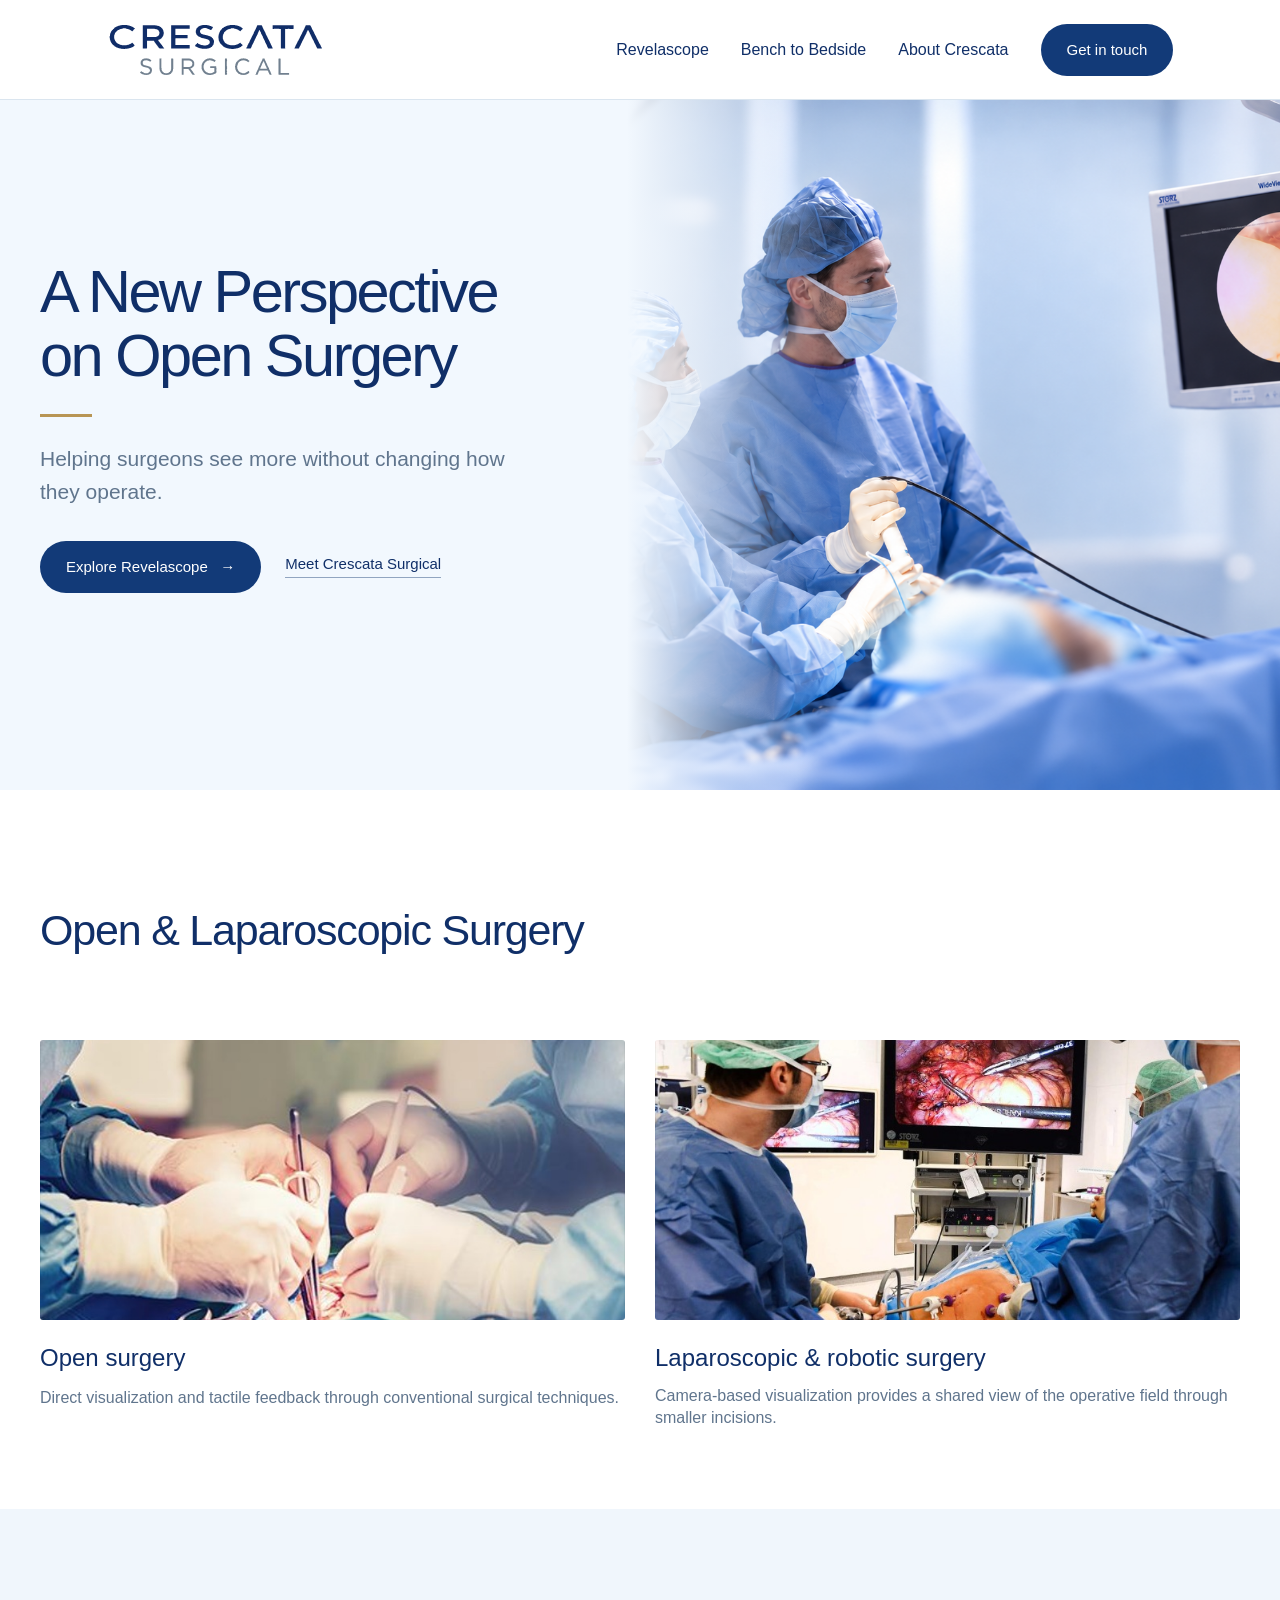
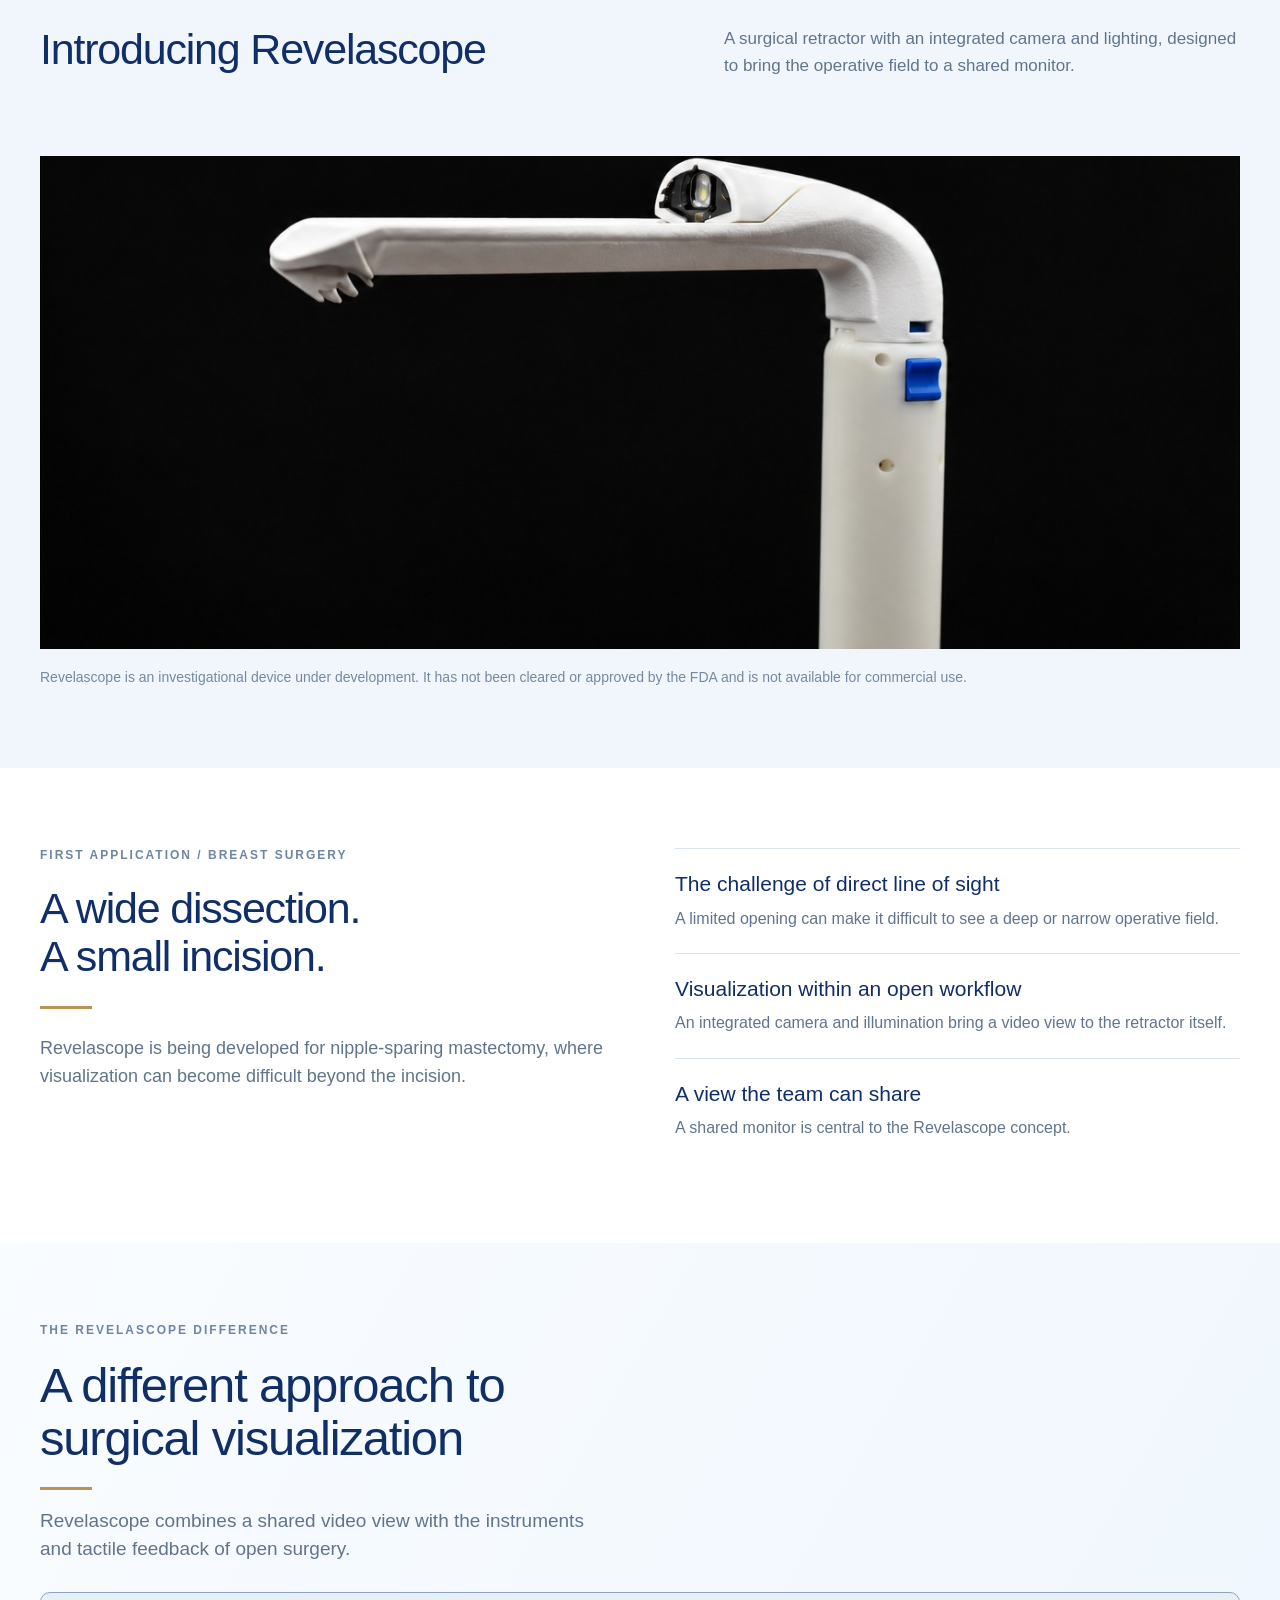
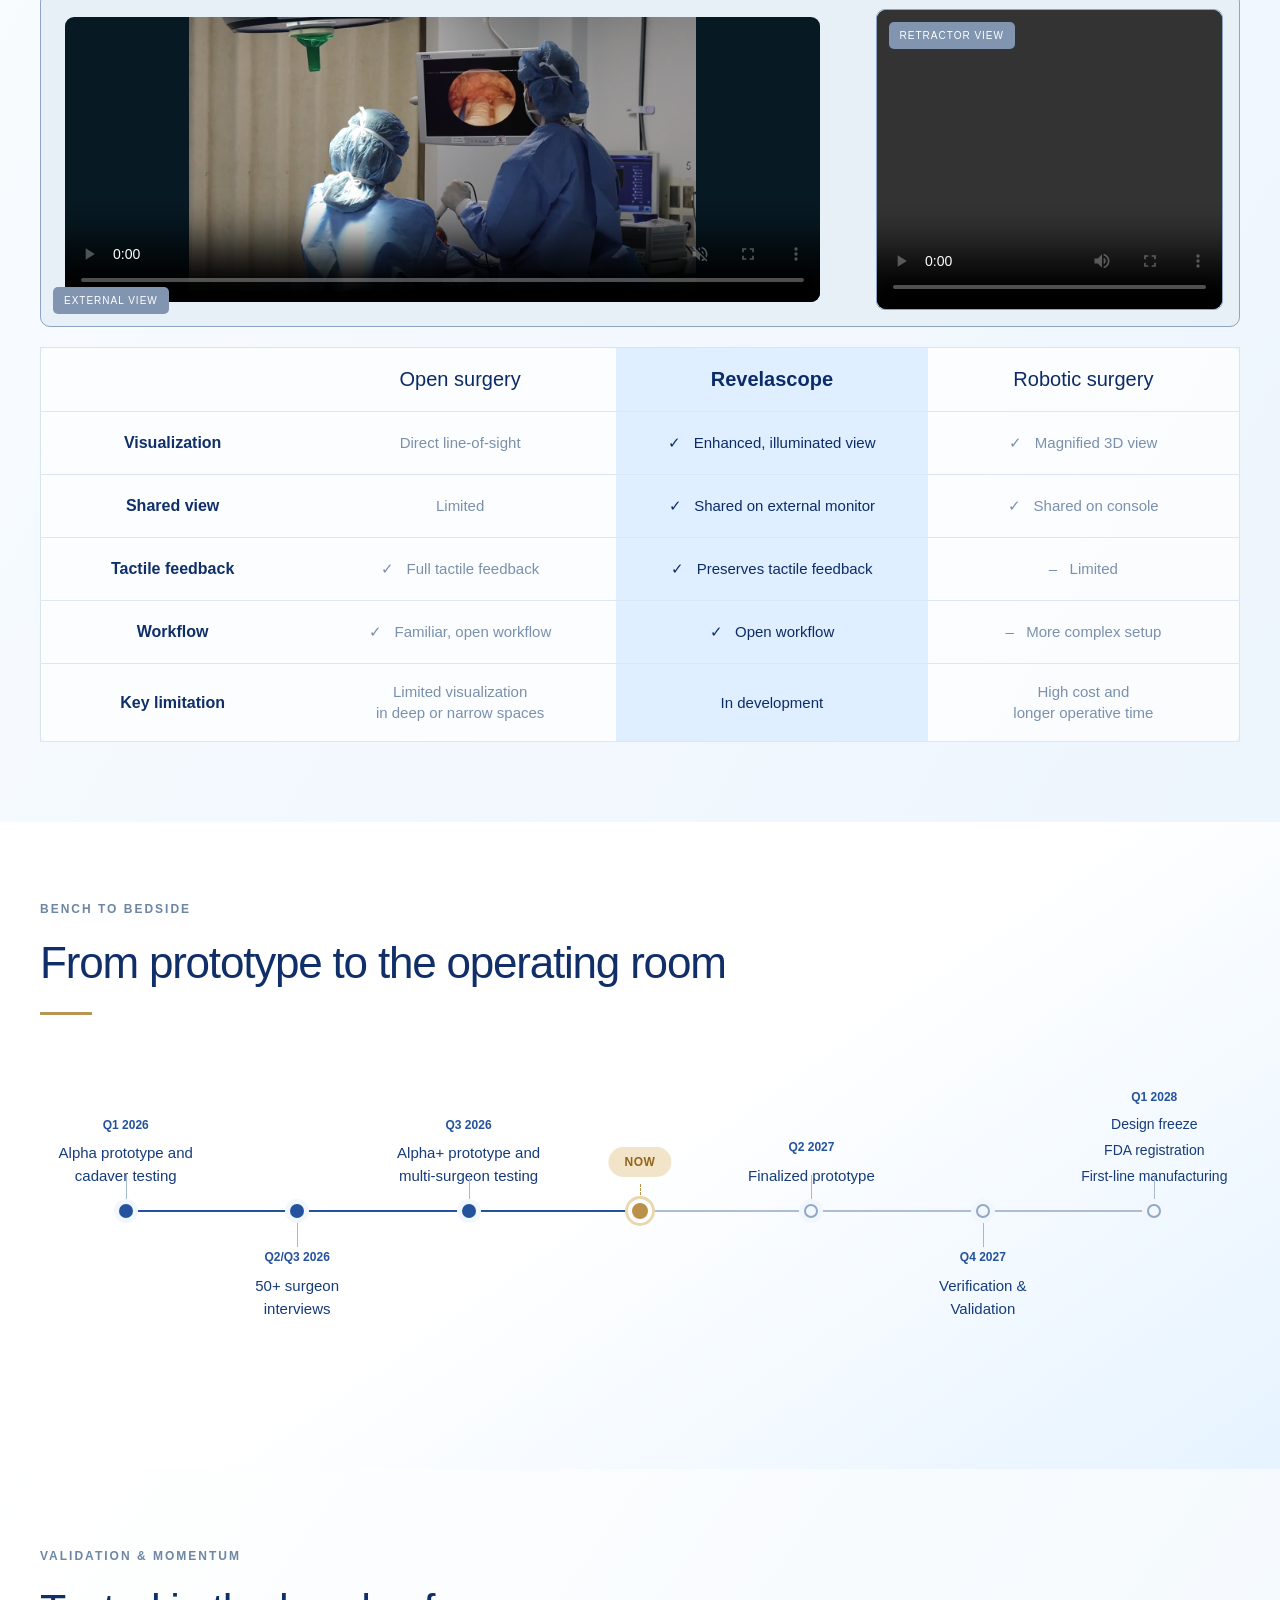
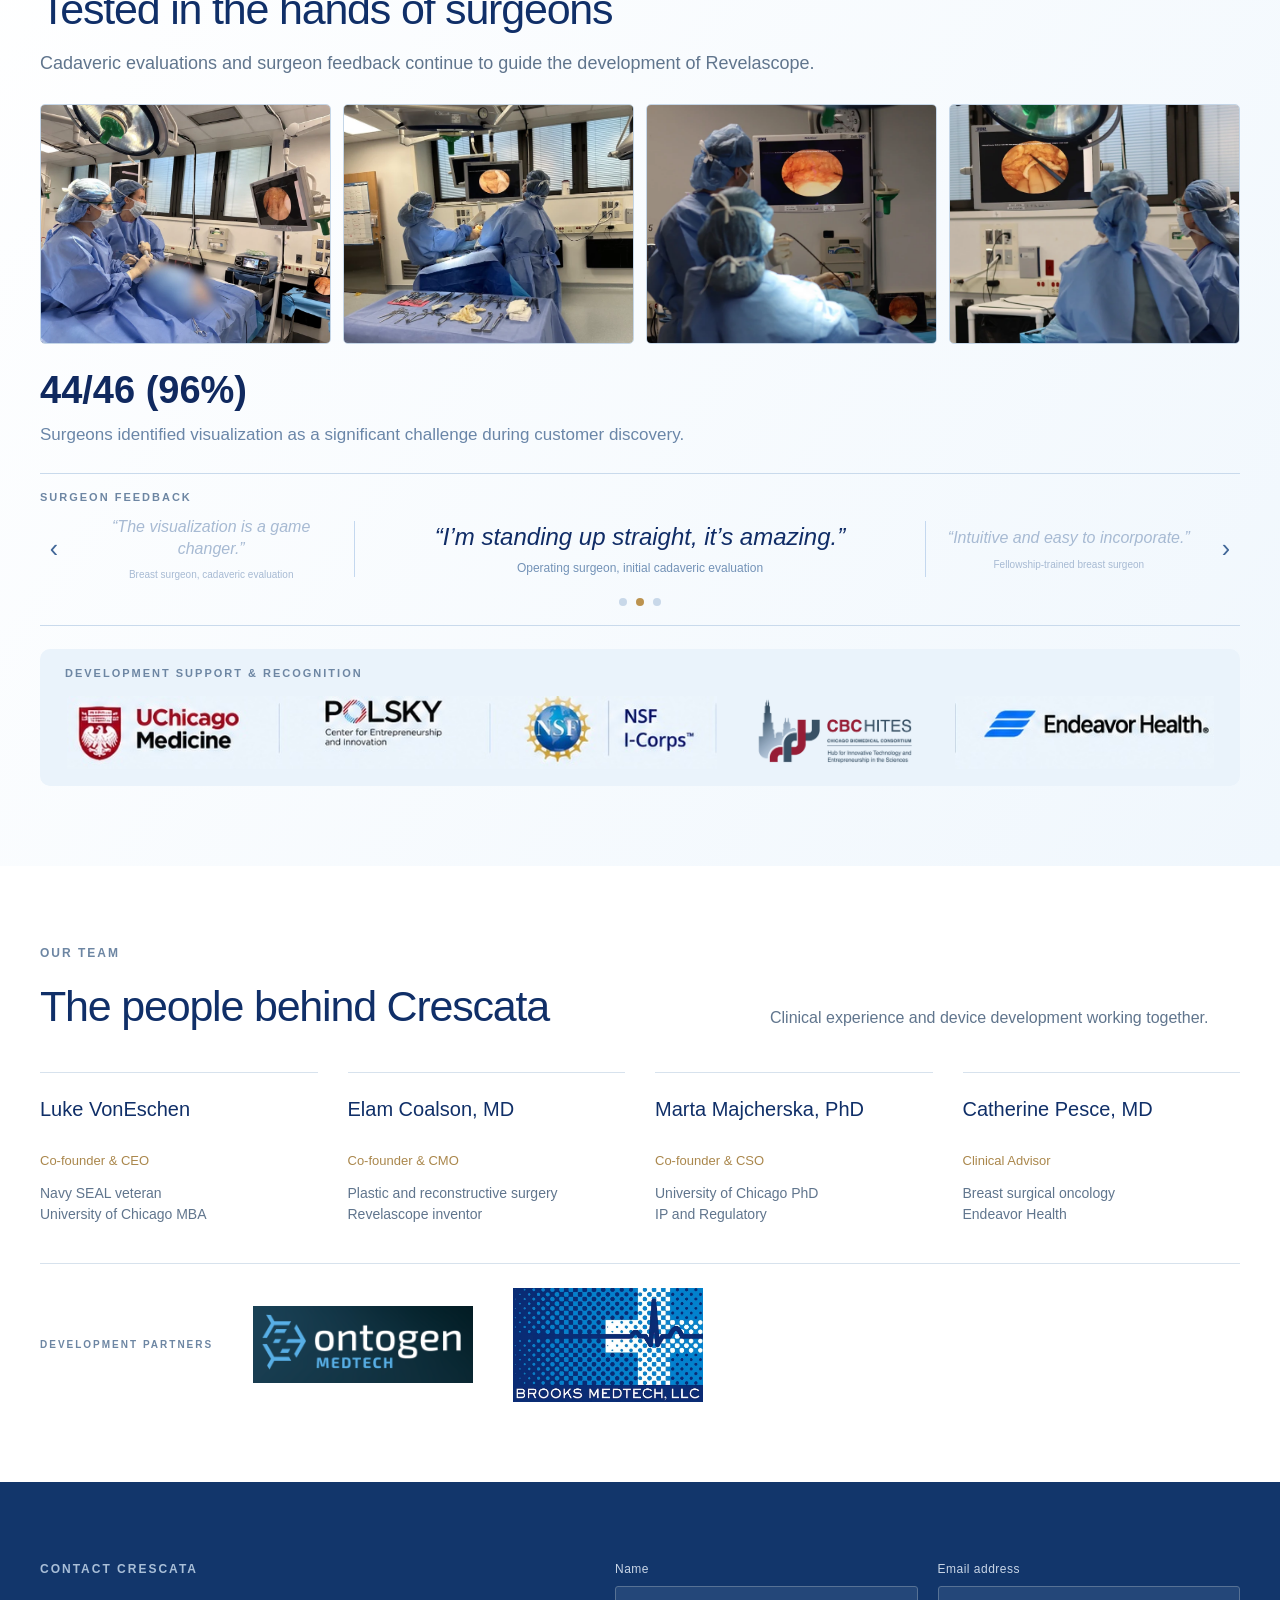
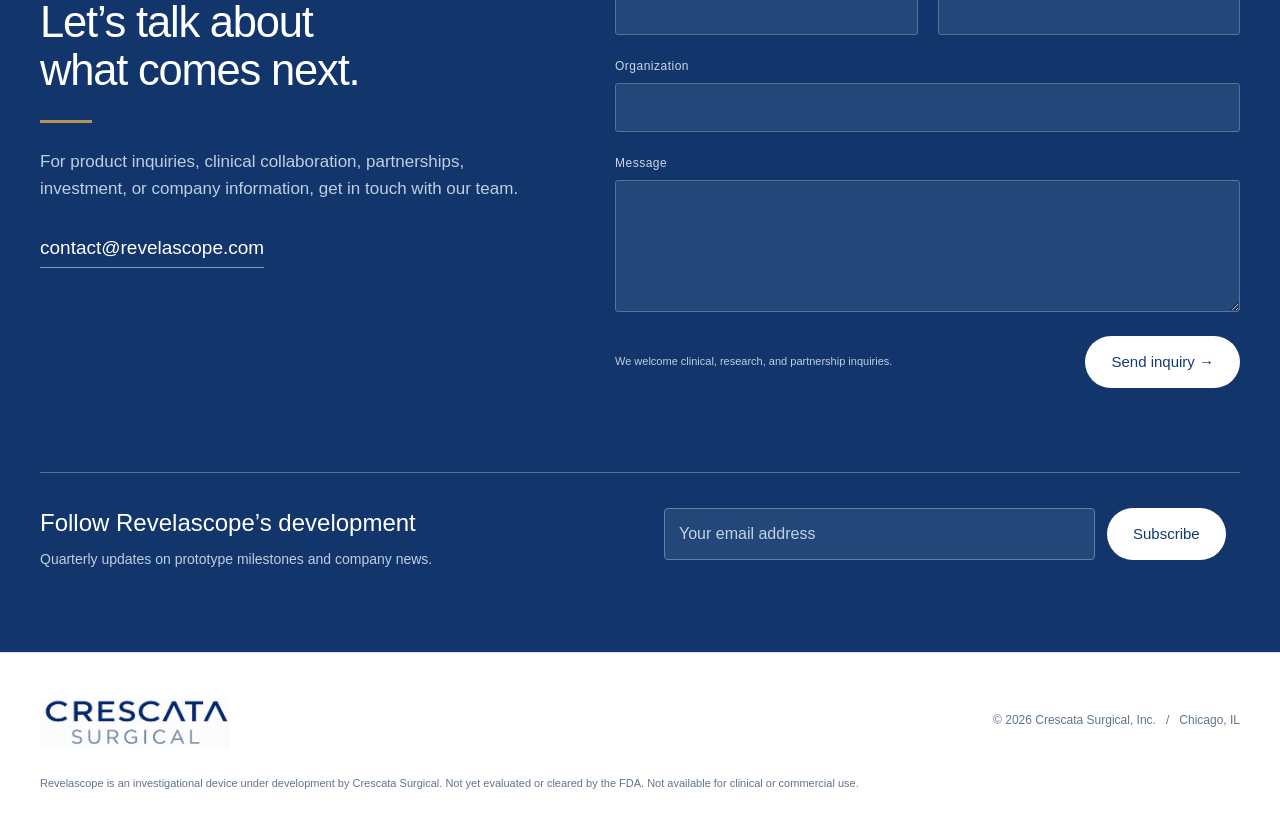
==== index.html @ 9cb87562 "Restore complete homepage and use sharp vector header wordmark" ====
<!DOCTYPE html>
<html lang="en"><head><meta charset="utf-8"/><meta content="width=device-width,initial-scale=1" name="viewport"/><title>Crescata Surgical | Revelascope</title>
<meta content="Crescata Surgical is developing Revelascope, a surgical retractor with integrated camera and illumination for a shared view of the operative field." name="description"/><meta content="noindex, nofollow" name="robots"/><link href="https://crescatasurgical.com/" rel="canonical"/><link href="style.css" rel="stylesheet"/><script defer="" src="site.js"></script><style>
/* A continuous timeline that fits the available page width. */
.development-timeline{position:relative;margin:44px 0 0;max-width:100%}
.development-timeline:before{content:"";position:absolute;left:7.14%;right:7.14%;top:151px;height:2px;background:linear-gradient(to right,#25529d 0%,#25529d 50%,#adbed4 50%,#adbed4 100%)}
.development-timeline .timeline-track{list-style:none;display:grid;grid-template-columns:repeat(7,minmax(0,1fr));gap:0;margin:0;padding:0;min-height:330px}
.development-timeline .timeline-step{position:relative;min-width:0;text-align:center}
.development-timeline .timeline-dot{position:absolute;left:50%;top:145px;transform:translateX(-50%);width:14px;height:14px;border-radius:50%;background:#25529d;box-shadow:0 0 0 5px #f1f7fc}
.development-timeline .future .timeline-dot{background:#f1f7fc;border:2px solid #91a8c5}
.development-timeline .timeline-copy{position:absolute;left:0;right:0;padding:0 9px}
.development-timeline .above .timeline-copy{bottom:202px}
.development-timeline .below .timeline-copy{top:190px}
.development-timeline .timeline-step:not(.current):after{content:"";position:absolute;left:50%;width:1px;height:24px;background:#a5b8d0}
.development-timeline .above:after{top:116px}
.development-timeline .below:after{top:164px}
.development-timeline .timeline-date{display:block;font-size:12px;font-weight:700;color:#25529d;margin-bottom:9px;line-height:1.4}
.development-timeline h3{font-size:15px;font-weight:500;line-height:1.5;letter-spacing:0;margin:0;color:#153b7c;overflow-wrap:break-word}
.development-timeline .timeline-details{list-style:none;padding:0;margin:0;display:grid;gap:5px;font-size:14px;line-height:1.5;color:#153b7c}
.development-timeline .current .timeline-dot{top:140px;width:24px;height:24px;background:#bb914a;border:4px solid #fff;box-shadow:0 0 0 3px #ead7ae}
.development-timeline .current-label{position:absolute;left:50%;top:88px;transform:translateX(-50%);background:#f2e4c8;color:#946419;padding:8px 16px;border-radius:20px;font-size:12px;font-weight:700;letter-spacing:.6px;text-transform:uppercase}
.development-timeline .current:after{content:"";position:absolute;left:50%;top:125px;height:11px;border-left:1px dashed #bb914a}
@media(max-width:1000px) and (min-width:701px){.development-timeline .timeline-copy{padding:0 5px}.development-timeline h3,.development-timeline .timeline-details{font-size:13px}.development-timeline .timeline-date{font-size:11px}}
@media(max-width:700px){.development-timeline{margin-top:32px}.development-timeline:before{left:11px;right:auto;top:8px;bottom:32px;width:2px;height:auto;background:linear-gradient(to bottom,#25529d 0%,#25529d 46%,#adbed4 46%,#adbed4 100%)}.development-timeline .timeline-track{display:block;min-height:0}.development-timeline .timeline-step{min-height:104px;text-align:left;padding:0 0 28px 42px}.development-timeline .timeline-copy{position:static;padding:0}.development-timeline .timeline-dot{left:12px;top:5px}.development-timeline .timeline-step:after{display:none}.development-timeline .timeline-date{font-size:13px;margin-bottom:7px}.development-timeline h3{font-size:17px}.development-timeline .timeline-details{font-size:16px;gap:4px}.development-timeline .current{min-height:78px}.development-timeline .current .timeline-dot{left:12px;top:3px}.development-timeline .current-label{position:static;display:inline-block;transform:none;padding:7px 17px}}

</style></head><body><a class="skip-link" href="#main-content">Skip to content</a><main class="page" id="main-content">
<header class="nav"><a aria-label="Crescata Surgical home" class="wordmark brand-logo" href="#home"><svg xmlns="http://www.w3.org/2000/svg" viewBox="0 0 830 210" aria-label="Crescata Surgical" role="img" style="display:block;width:100%;height:auto;background:none"><path fill="#102d68" fill-rule="evenodd" d="M151,90 L151,99 L150,99 L150,100 L135,100 L135,12 L183,12 L183,13 L189,13 L189,14 L196,15 L196,16 L200,17 L201,19 L203,19 L203,20 L204,20 L204,21 L210,26 L210,28 L211,28 L211,30 L212,30 L213,37 L214,37 L214,46 L213,46 L213,50 L212,50 L212,53 L211,53 L211,55 L209,56 L209,58 L208,58 L204,63 L202,63 L201,65 L194,67 L193,70 L194,70 L195,73 L199,76 L199,78 L202,80 L202,82 L205,84 L205,86 L208,88 L208,90 L211,92 L211,94 L214,96 L214,98 L215,98 L216,100 L198,100 L198,99 L194,96 L194,94 L190,91 L190,89 L187,87 L187,85 L186,85 L185,82 L182,80 L182,78 L180,77 L180,75 L178,74 L177,71 L151,71 L151,90 Z M653,26 L650,26 L650,25 L630,25 L630,26 L625,26 L625,12 L704,12 L704,25 L703,25 L703,26 L688,26 L688,25 L682,25 L682,26 L674,26 L674,25 L673,25 L673,26 L672,26 L672,98 L673,98 L672,100 L657,100 L657,99 L656,99 L656,26 L653,26 Z M336,42 L336,41 L335,41 L335,32 L336,32 L336,28 L337,28 L338,24 L339,24 L339,23 L340,23 L345,17 L347,17 L347,16 L350,15 L350,14 L353,14 L353,13 L356,13 L356,12 L360,12 L360,11 L378,11 L378,12 L383,12 L383,13 L386,13 L386,14 L389,14 L389,15 L392,15 L392,16 L398,18 L400,21 L399,21 L399,23 L396,25 L396,27 L395,27 L393,30 L390,30 L390,29 L388,29 L388,28 L386,28 L386,27 L384,27 L384,26 L381,26 L381,25 L378,25 L378,24 L374,24 L374,23 L364,23 L364,24 L357,25 L357,26 L352,30 L352,32 L351,32 L351,39 L352,39 L352,41 L353,41 L355,44 L357,44 L357,45 L359,45 L359,46 L362,46 L362,47 L365,47 L365,48 L370,48 L370,49 L374,49 L374,50 L378,50 L378,51 L381,51 L381,52 L387,53 L387,54 L393,56 L394,58 L396,58 L396,59 L400,62 L400,64 L401,64 L401,66 L402,66 L402,68 L403,68 L404,77 L403,77 L402,85 L401,85 L401,87 L399,88 L399,90 L398,90 L395,94 L393,94 L392,96 L390,96 L390,97 L388,97 L388,98 L386,98 L386,99 L383,99 L383,100 L378,100 L378,101 L358,101 L358,100 L353,100 L353,99 L346,98 L346,97 L344,97 L344,96 L342,96 L342,95 L340,95 L340,94 L334,92 L332,89 L333,89 L334,86 L339,82 L340,79 L342,79 L344,82 L346,82 L346,83 L348,83 L348,84 L350,84 L350,85 L352,85 L352,86 L355,86 L355,87 L364,88 L364,89 L373,89 L373,88 L378,88 L378,87 L382,86 L382,85 L387,81 L387,78 L388,78 L387,71 L386,71 L383,67 L381,67 L381,66 L379,66 L379,65 L376,65 L376,64 L373,64 L373,63 L369,63 L369,62 L365,62 L365,61 L357,60 L357,59 L354,59 L354,58 L351,58 L351,57 L345,55 L343,52 L340,51 L340,49 L338,48 L336,42 Z M511,23 L512,26 L511,26 L511,27 L510,27 L510,28 L509,28 L509,29 L508,29 L503,35 L502,35 L501,33 L499,33 L498,31 L496,31 L495,29 L491,28 L491,27 L488,27 L488,26 L485,26 L485,25 L480,25 L480,24 L468,24 L468,25 L463,25 L463,26 L457,27 L457,28 L453,29 L452,31 L450,31 L450,32 L449,32 L449,33 L448,33 L448,34 L442,39 L442,41 L441,41 L441,43 L440,43 L440,45 L439,45 L439,47 L438,47 L438,51 L437,51 L437,63 L438,63 L439,69 L440,69 L441,73 L443,74 L443,76 L444,76 L447,80 L449,80 L450,82 L452,82 L453,84 L458,85 L458,86 L461,86 L461,87 L465,87 L465,88 L482,88 L482,87 L486,87 L486,86 L492,85 L492,84 L496,83 L497,81 L499,81 L500,79 L504,78 L504,80 L505,80 L505,81 L511,86 L511,88 L512,88 L511,90 L509,90 L509,91 L506,92 L505,94 L503,94 L503,95 L501,95 L501,96 L499,96 L499,97 L497,97 L497,98 L494,98 L494,99 L485,100 L485,101 L478,101 L478,102 L469,102 L469,101 L461,101 L461,100 L456,100 L456,99 L452,99 L452,98 L450,98 L450,97 L447,97 L447,96 L443,95 L442,93 L438,92 L438,91 L437,91 L437,90 L436,90 L436,89 L435,89 L435,88 L434,88 L434,87 L428,82 L428,80 L426,79 L426,77 L425,77 L425,75 L424,75 L424,73 L423,73 L423,71 L422,71 L420,55 L421,55 L421,48 L422,48 L422,44 L423,44 L423,42 L424,42 L424,39 L425,39 L427,33 L429,32 L429,30 L430,30 L430,29 L431,29 L436,23 L438,23 L438,22 L441,21 L442,19 L444,19 L444,18 L446,18 L446,17 L448,17 L448,16 L450,16 L450,15 L452,15 L452,14 L459,13 L459,12 L464,12 L464,11 L483,11 L483,12 L492,13 L492,14 L495,14 L495,15 L498,15 L498,16 L504,18 L505,20 L507,20 L508,22 L511,23 Z M710,100 L707,100 L708,97 L709,97 L709,94 L710,94 L710,92 L711,92 L711,90 L712,90 L712,88 L713,88 L713,86 L714,86 L714,84 L715,84 L715,82 L716,82 L716,80 L717,80 L719,74 L721,73 L721,71 L722,71 L722,69 L723,69 L723,67 L724,67 L724,65 L725,65 L725,63 L726,63 L726,61 L727,61 L727,59 L728,59 L728,57 L729,57 L729,55 L730,55 L730,53 L731,53 L731,51 L732,51 L732,49 L733,49 L733,47 L734,47 L734,45 L735,45 L735,43 L736,43 L736,41 L737,41 L737,39 L738,39 L738,37 L739,37 L739,35 L740,35 L740,33 L741,33 L741,31 L742,31 L742,29 L743,29 L743,27 L744,27 L744,25 L745,25 L745,23 L746,23 L746,20 L747,20 L747,18 L748,18 L750,12 L767,12 L768,15 L769,15 L769,17 L770,17 L770,19 L771,19 L771,21 L772,21 L772,23 L773,23 L773,26 L774,26 L774,28 L776,29 L776,31 L777,31 L777,33 L778,33 L778,35 L779,35 L779,37 L780,37 L780,39 L781,39 L781,41 L782,41 L782,43 L783,43 L783,45 L784,45 L784,47 L785,47 L785,49 L786,49 L786,51 L787,51 L787,53 L788,53 L788,55 L789,55 L789,57 L790,57 L790,59 L791,59 L791,61 L792,61 L792,63 L793,63 L793,65 L794,65 L794,67 L795,67 L795,69 L796,69 L796,71 L797,71 L797,73 L798,73 L798,75 L799,75 L801,81 L803,82 L803,84 L804,84 L804,86 L805,86 L805,88 L806,88 L806,90 L807,90 L807,92 L808,92 L808,94 L809,94 L811,100 L793,100 L793,98 L792,98 L792,96 L791,96 L791,94 L790,94 L790,92 L789,92 L789,90 L788,90 L788,88 L787,88 L787,86 L786,86 L786,84 L785,84 L785,82 L784,82 L784,80 L783,80 L783,78 L782,78 L782,76 L781,76 L781,74 L780,74 L780,72 L779,72 L779,69 L777,68 L777,66 L776,66 L776,64 L775,64 L775,62 L774,62 L774,60 L773,60 L773,58 L772,58 L772,56 L771,56 L771,54 L770,54 L770,51 L768,50 L768,47 L767,47 L767,45 L766,45 L766,43 L765,43 L765,41 L764,41 L764,39 L763,39 L763,37 L762,37 L762,35 L761,35 L761,33 L760,33 L759,30 L757,31 L757,33 L756,33 L756,35 L755,35 L755,37 L754,37 L754,39 L753,39 L753,42 L752,42 L752,44 L751,44 L751,46 L750,46 L750,48 L749,48 L749,50 L748,50 L748,52 L747,52 L747,54 L746,54 L746,56 L745,56 L745,58 L744,58 L744,60 L743,60 L743,62 L742,62 L742,64 L741,64 L741,66 L740,66 L740,68 L739,68 L739,70 L738,70 L738,72 L737,72 L737,74 L736,74 L736,76 L735,76 L735,78 L734,78 L734,80 L733,80 L733,82 L732,82 L732,85 L731,85 L729,91 L727,92 L727,94 L726,94 L726,96 L725,96 L725,99 L724,99 L724,100 L710,100 Z M540,100 L525,100 L525,99 L526,99 L527,94 L529,93 L530,88 L531,88 L531,86 L532,86 L534,80 L536,79 L536,77 L537,77 L537,75 L538,75 L538,72 L539,72 L539,70 L540,70 L540,68 L541,68 L541,66 L542,66 L542,64 L543,64 L543,62 L544,62 L544,60 L545,60 L545,58 L546,58 L546,56 L547,56 L547,54 L548,54 L548,52 L549,52 L549,50 L550,50 L550,48 L551,48 L551,46 L552,46 L552,44 L553,44 L553,42 L554,42 L554,39 L555,39 L555,37 L556,37 L556,35 L557,35 L557,33 L558,33 L558,31 L559,31 L559,29 L560,29 L560,27 L561,27 L561,25 L562,25 L562,23 L563,23 L563,21 L564,21 L564,18 L565,18 L567,12 L584,12 L584,14 L585,14 L585,16 L586,16 L586,18 L587,18 L587,21 L588,21 L588,23 L589,23 L589,25 L590,25 L590,27 L591,27 L591,29 L592,29 L592,31 L593,31 L593,33 L594,33 L594,35 L595,35 L595,37 L596,37 L596,39 L597,39 L597,41 L598,41 L598,43 L599,43 L599,46 L600,46 L600,48 L601,48 L601,50 L602,50 L602,52 L603,52 L603,54 L604,54 L604,56 L605,56 L605,58 L606,58 L606,60 L607,60 L607,62 L608,62 L608,64 L609,64 L609,66 L610,66 L610,68 L611,68 L611,70 L612,70 L612,72 L613,72 L613,74 L614,74 L614,76 L615,76 L615,78 L616,78 L616,80 L617,80 L617,82 L618,82 L618,85 L619,85 L619,87 L620,87 L620,89 L621,89 L621,91 L622,91 L622,93 L623,93 L623,95 L624,95 L624,97 L625,97 L625,100 L608,100 L608,98 L607,98 L607,96 L606,96 L606,94 L605,94 L605,92 L604,92 L604,90 L603,90 L603,87 L602,87 L602,85 L601,85 L601,83 L600,83 L600,81 L599,81 L599,79 L598,79 L598,77 L597,77 L597,75 L596,75 L596,72 L595,72 L595,70 L594,70 L594,68 L593,68 L593,66 L592,66 L592,64 L591,64 L591,62 L590,62 L590,60 L589,60 L589,58 L588,58 L588,55 L587,55 L587,53 L586,53 L586,51 L585,51 L585,49 L584,49 L584,47 L583,47 L583,45 L582,45 L582,43 L581,43 L581,40 L580,40 L580,38 L579,38 L579,36 L578,36 L576,30 L574,31 L574,33 L573,33 L573,35 L572,35 L572,38 L571,38 L571,40 L570,40 L570,42 L569,42 L569,44 L568,44 L568,47 L567,47 L567,49 L566,49 L566,51 L565,51 L565,53 L564,53 L564,55 L563,55 L563,57 L562,57 L562,59 L561,59 L561,61 L560,61 L560,63 L559,63 L559,65 L558,65 L558,67 L557,67 L557,70 L556,70 L556,72 L555,72 L555,74 L554,74 L554,76 L553,76 L553,78 L552,78 L552,80 L551,80 L551,82 L550,82 L550,84 L549,84 L549,86 L548,86 L548,88 L547,88 L547,90 L546,90 L546,93 L545,93 L543,99 L540,100 Z M242,97 L242,12 L312,12 L312,25 L258,25 L258,49 L304,49 L304,61 L259,61 L259,62 L258,62 L258,87 L312,87 L312,100 L242,100 L242,97 Z M87,15 L90,15 L90,16 L92,16 L92,17 L98,19 L99,21 L101,21 L102,23 L105,24 L105,25 L100,29 L100,31 L99,31 L96,35 L94,35 L93,33 L91,33 L90,31 L88,31 L88,30 L85,29 L85,28 L82,28 L82,27 L80,27 L80,26 L76,26 L76,25 L71,25 L71,24 L59,24 L59,25 L50,26 L50,27 L48,27 L48,28 L46,28 L46,29 L40,31 L40,32 L39,32 L39,33 L38,33 L38,34 L32,39 L32,41 L30,42 L29,47 L28,47 L28,50 L27,50 L27,62 L28,62 L28,66 L29,66 L31,72 L33,73 L33,75 L34,75 L38,80 L40,80 L41,82 L43,82 L43,83 L45,83 L45,84 L47,84 L47,85 L49,85 L49,86 L56,87 L56,88 L74,88 L74,87 L82,86 L82,85 L84,85 L84,84 L90,82 L90,81 L93,80 L94,78 L96,78 L96,79 L99,81 L99,83 L100,83 L105,89 L102,90 L101,92 L99,92 L98,94 L96,94 L96,95 L94,95 L94,96 L91,96 L91,97 L89,97 L89,98 L82,99 L82,100 L77,100 L77,101 L68,101 L68,102 L52,101 L52,100 L44,99 L44,98 L41,98 L41,97 L39,97 L39,96 L36,96 L36,95 L34,95 L33,93 L31,93 L31,92 L29,92 L28,90 L26,90 L26,89 L25,89 L25,88 L19,83 L19,81 L17,80 L17,78 L15,77 L15,75 L14,75 L14,73 L13,73 L13,70 L12,70 L12,67 L11,67 L11,61 L10,61 L10,53 L11,53 L12,43 L13,43 L13,41 L14,41 L16,35 L18,34 L18,32 L23,28 L23,26 L25,26 L25,25 L26,25 L29,21 L31,21 L32,19 L34,19 L34,18 L36,18 L36,17 L38,17 L38,16 L41,16 L41,15 L43,15 L43,14 L50,13 L50,12 L55,12 L55,11 L75,11 L75,12 L80,12 L80,13 L84,13 L84,14 L87,14 L87,15 Z M177,57 L185,57 L185,56 L188,56 L188,55 L190,55 L191,53 L193,53 L193,52 L195,51 L195,49 L196,49 L196,47 L197,47 L197,43 L198,43 L198,39 L197,39 L197,36 L196,36 L195,32 L194,32 L192,29 L188,28 L188,27 L180,26 L180,25 L151,25 L151,57 L177,57 Z"/><path fill="#71808f" fill-rule="evenodd" d="M412,192 L411,192 L410,194 L404,196 L404,197 L401,197 L401,198 L398,198 L398,199 L393,199 L393,200 L383,200 L383,199 L378,199 L378,198 L375,198 L375,197 L371,196 L370,194 L368,194 L368,193 L363,189 L363,187 L361,186 L361,184 L360,184 L360,182 L359,182 L359,180 L358,180 L358,177 L357,177 L357,161 L358,161 L358,158 L359,158 L359,156 L360,156 L362,150 L363,150 L363,149 L364,149 L369,143 L371,143 L372,141 L377,140 L377,139 L379,139 L379,138 L385,138 L385,137 L397,138 L397,139 L400,139 L400,140 L402,140 L402,141 L408,143 L408,144 L410,145 L410,147 L409,147 L406,151 L405,151 L404,149 L398,147 L398,146 L391,145 L391,144 L385,144 L385,145 L378,146 L377,148 L375,148 L374,150 L372,150 L371,153 L368,155 L368,157 L367,157 L367,159 L366,159 L366,162 L365,162 L364,172 L365,172 L365,176 L366,176 L366,179 L367,179 L368,183 L369,183 L370,186 L373,187 L375,190 L380,191 L380,192 L384,192 L384,193 L394,193 L394,192 L398,192 L398,191 L400,191 L400,190 L403,190 L403,189 L405,188 L405,174 L390,174 L390,173 L389,173 L389,168 L390,168 L390,167 L412,167 L412,173 L413,173 L413,180 L412,180 L412,183 L413,183 L413,191 L412,191 L412,192 Z M612,179 L613,179 L613,181 L614,181 L614,183 L615,183 L615,185 L616,185 L616,188 L617,188 L617,190 L618,190 L618,192 L619,192 L619,195 L620,195 L621,199 L614,199 L614,198 L613,198 L613,196 L612,196 L612,194 L611,194 L611,192 L610,192 L610,190 L609,190 L609,188 L608,188 L608,185 L607,185 L606,183 L575,183 L574,186 L573,186 L573,188 L572,188 L572,190 L571,190 L571,193 L570,193 L568,199 L560,199 L560,197 L562,196 L562,193 L563,193 L563,191 L564,191 L564,189 L565,189 L565,186 L566,186 L566,184 L567,184 L567,182 L568,182 L568,180 L569,180 L569,178 L570,178 L570,175 L571,175 L571,173 L572,173 L572,171 L573,171 L573,168 L574,168 L574,166 L575,166 L575,164 L576,164 L576,162 L577,162 L577,160 L578,160 L578,158 L579,158 L579,155 L580,155 L580,153 L581,153 L581,151 L582,151 L582,149 L583,149 L583,147 L584,147 L584,145 L585,145 L585,142 L586,142 L587,138 L594,138 L594,139 L595,139 L596,144 L597,144 L597,146 L598,146 L598,148 L599,148 L599,150 L600,150 L600,153 L601,153 L601,155 L602,155 L602,157 L603,157 L603,159 L604,159 L604,161 L605,161 L605,164 L606,164 L606,166 L607,166 L607,168 L608,168 L608,170 L609,170 L609,172 L610,172 L610,174 L611,174 L612,179 Z M595,176 L603,176 L603,174 L602,174 L601,169 L600,169 L600,167 L599,167 L599,165 L598,165 L598,163 L597,163 L597,160 L596,160 L596,158 L595,158 L595,156 L594,156 L594,153 L592,152 L592,149 L590,148 L590,149 L589,149 L589,152 L588,152 L588,154 L587,154 L587,156 L586,156 L586,158 L585,158 L585,160 L584,160 L584,163 L583,163 L583,165 L582,165 L582,167 L581,167 L581,170 L580,170 L578,176 L595,176 Z M309,145 L289,145 L289,170 L312,170 L312,169 L315,169 L316,167 L318,167 L318,166 L320,165 L321,160 L322,160 L322,154 L321,154 L320,150 L319,150 L318,148 L316,148 L315,146 L309,145 Z M491,166 L492,177 L493,177 L493,179 L494,179 L496,185 L497,185 L500,189 L502,189 L503,191 L510,192 L510,193 L520,193 L520,192 L523,192 L523,191 L529,189 L532,185 L534,185 L538,190 L537,190 L534,194 L532,194 L531,196 L529,196 L529,197 L527,197 L527,198 L524,198 L524,199 L519,199 L519,200 L505,199 L505,198 L502,198 L502,197 L496,195 L496,194 L495,194 L495,193 L494,193 L494,192 L488,187 L488,185 L487,185 L487,183 L486,183 L486,181 L485,181 L485,178 L484,178 L484,172 L483,172 L483,166 L484,166 L484,160 L485,160 L485,157 L486,157 L488,151 L489,151 L489,150 L492,148 L492,146 L495,145 L497,142 L499,142 L499,141 L501,141 L501,140 L503,140 L503,139 L506,139 L506,138 L513,138 L513,137 L516,137 L516,138 L523,138 L523,139 L526,139 L526,140 L531,141 L532,143 L534,143 L534,144 L538,147 L538,148 L536,148 L533,152 L532,152 L530,149 L528,149 L527,147 L522,146 L522,145 L518,145 L518,144 L507,145 L507,146 L501,148 L501,149 L496,153 L496,155 L495,155 L495,157 L494,157 L494,159 L493,159 L493,162 L492,162 L492,166 L491,166 Z M161,187 L161,186 L162,186 L162,180 L161,180 L161,178 L160,178 L158,175 L156,175 L156,174 L154,174 L154,173 L150,173 L150,172 L146,172 L146,171 L142,171 L142,170 L136,169 L136,168 L134,168 L133,166 L131,166 L130,163 L128,162 L128,159 L127,159 L127,149 L128,149 L129,145 L130,145 L133,141 L135,141 L135,140 L137,140 L137,139 L139,139 L139,138 L146,138 L146,137 L149,137 L149,138 L156,138 L156,139 L159,139 L159,140 L161,140 L161,141 L163,141 L163,142 L165,142 L165,143 L167,144 L167,146 L164,148 L164,150 L162,150 L161,148 L159,148 L159,147 L157,147 L157,146 L155,146 L155,145 L151,145 L151,144 L140,145 L140,146 L138,146 L138,147 L136,148 L136,150 L135,150 L135,158 L136,158 L137,161 L139,161 L139,162 L141,162 L141,163 L148,164 L148,165 L152,165 L152,166 L155,166 L155,167 L158,167 L158,168 L163,169 L163,170 L168,174 L168,176 L169,176 L170,184 L169,184 L169,188 L168,188 L167,192 L166,192 L163,196 L161,196 L161,197 L159,197 L159,198 L157,198 L157,199 L152,199 L152,200 L139,199 L139,198 L133,197 L133,196 L131,196 L130,194 L128,194 L127,192 L125,192 L125,190 L127,189 L128,186 L130,186 L130,187 L132,187 L133,189 L135,189 L135,190 L137,190 L137,191 L139,191 L139,192 L142,192 L142,193 L154,193 L154,192 L158,191 L161,187 Z M287,138 L312,138 L312,139 L316,139 L316,140 L322,142 L323,144 L325,144 L325,146 L327,147 L328,152 L329,152 L329,164 L328,164 L327,168 L326,168 L323,172 L321,172 L320,174 L315,175 L315,177 L318,179 L318,181 L319,181 L319,182 L321,183 L321,185 L324,187 L324,189 L325,189 L326,192 L329,194 L329,196 L331,197 L331,199 L322,199 L322,197 L319,195 L319,193 L316,191 L316,189 L314,188 L314,186 L312,185 L312,183 L309,181 L309,179 L308,179 L307,177 L289,177 L289,199 L282,199 L282,138 L287,138 Z M249,181 L246,190 L245,190 L240,196 L238,196 L238,197 L236,197 L236,198 L233,198 L233,199 L228,199 L228,200 L214,199 L214,198 L208,196 L207,194 L205,194 L205,192 L202,190 L202,188 L201,188 L201,186 L200,186 L200,184 L199,184 L199,179 L198,179 L198,138 L205,138 L205,139 L206,139 L206,140 L205,140 L205,174 L206,174 L206,181 L207,181 L207,184 L208,184 L208,186 L209,186 L213,191 L215,191 L215,192 L219,192 L219,193 L228,193 L228,192 L232,192 L232,191 L234,191 L235,189 L237,189 L238,186 L240,185 L240,183 L241,183 L241,179 L242,179 L242,138 L249,138 L249,139 L250,139 L250,177 L249,177 L249,181 Z M655,170 L655,192 L687,192 L687,199 L648,199 L648,198 L647,198 L647,139 L648,139 L648,138 L654,138 L654,139 L655,139 L655,170 Z M453,142 L453,148 L452,148 L452,167 L453,167 L453,177 L452,177 L452,185 L453,185 L453,189 L452,189 L452,192 L453,192 L453,198 L452,198 L452,199 L445,199 L445,138 L452,138 L452,139 L453,139 L452,142 L453,142 Z"/></svg></a><button aria-controls="site-navigation" aria-expanded="false" class="menu-toggle" type="button">Menu</button><nav aria-label="Main navigation" class="navlinks" id="site-navigation"><a href="#revelascope">Revelascope</a><a href="#progress">Bench to Bedside</a><a href="#about">About Crescata</a><a class="button" href="#contact">Get in touch</a></nav></header>

<section class="hero" id="home"><div class="heroimage" style="background-image:url(design-01.jpg);background-size:cover;background-position:center"></div><div class="herocopy"><div style="height:36px"></div><h1>A New Perspective<br/>on Open Surgery</h1><div class="gold"></div><p>Helping surgeons see more without changing how they operate.</p><div class="herolinks"><a class="button" href="#revelascope">Explore Revelascope   →</a><a class="textlink" href="#about">Meet Crescata Surgical</a></div></div></section>


<section class="problem" id="visualization"><div class="inner"><div style="height:36px"></div><div class="sectionhead"><h2>Open &amp; Laparoscopic Surgery</h2></div><div class="modalities"><div class="modality"><div class="photocrop openphoto" style="background-image:url(design-02.jpg);background-size:cover;background-position:center"></div><h3>Open surgery</h3><p>Direct visualization and tactile feedback through conventional surgical techniques.</p></div><div class="modality"><div class="photocrop lapphoto" style="background-image:url(design-03.jpg);background-size:cover;background-position:center"></div><h3>Laparoscopic &amp; robotic surgery</h3><p>Camera-based visualization provides a shared view of the operative field through smaller incisions.</p></div></div></div></section>


<section class="product" id="revelascope"><div class="inner"><div style="height:36px"></div><div class="producthead"><h2>Introducing Revelascope</h2><p>A surgical retractor with an integrated camera and lighting, designed to bring the operative field to a shared monitor.</p></div><div class="device" style="background-image:url(design-04.jpg);background-size:cover;background-position:center"></div><div class="devicecaption"><span style="font-size:14px;line-height:1.6;width:100%;max-width:none">Revelascope is an investigational device under development. It has not been cleared or approved by the FDA and is not available for commercial use.</span></div></div></section>


<section class="application"><div class="inner applicationcols"><div class="left"><div class="eyebrow">First application / Breast surgery</div><h2>A wide dissection.<br/>A small incision.</h2><div class="gold"></div><p>Revelascope is being developed for nipple-sparing mastectomy, where visualization can become difficult beyond the incision.</p></div><div class="right"><div class="factline"><h3>The challenge of direct line of sight</h3><p>A limited opening can make it difficult to see a deep or narrow operative field.</p></div><div class="factline"><h3>Visualization within an open workflow</h3><p>An integrated camera and illumination bring a video view to the retractor itself.</p></div><div class="factline"><h3>A view the team can share</h3><p>A shared monitor is central to the Revelascope concept.</p></div></div></div></section>


<section class="difference"><div class="inner"><div class="eyebrow">The Revelascope difference</div><h2>A different approach to<br/>surgical visualization</h2><div class="gold"></div><p class="lead">Revelascope combines a shared video view with the instruments<br/>and tactile feedback of open surgery.</p><div aria-label="External and retractor views of surgical visualization" class="pairedviews"><div class="viewmain"><video aria-label="External view: Standing operating" muted="" loop="" playsinline="" controls="" preload="metadata" poster="external-view-poster.jpg" style="display:block;width:100%;height:100%;object-fit:contain;background:#071923;border-radius:9px"><source src="external-view.mp4" type="video/mp4"/>Your browser does not support embedded video. <a href="external-view.mp4">Watch the external view video</a>.</video></div><div class="viewbadge mainbadge">EXTERNAL VIEW</div><div class="insetview"><video aria-label="Retractor view: Unzipping the pec" controls="" playsinline="" preload="metadata" style="display:block;width:100%;height:100%;object-fit:contain;background:#071923;border-radius:inherit"><source src="retractor-view.mp4#t=0.1" type="video/mp4"/>Your browser does not support embedded video. <a href="retractor-view.mp4">Watch the retractor view video</a>.</video><div class="viewbadge" style="top:12px;bottom:auto;pointer-events:none">RETRACTOR VIEW</div></div></div><table aria-label="Comparison of open surgery, Revelascope, and robotic surgery" class="compare"><thead><tr><th scope="col"></th><th scope="col">Open surgery</th><th scope="col">Revelascope</th><th scope="col">Robotic surgery</th></tr></thead><tbody><tr><th scope="row">Visualization</th><td>Direct line-of-sight</td><td>✓   Enhanced, illuminated view</td><td>✓   Magnified 3D view</td></tr><tr><th scope="row">Shared view</th><td>Limited</td><td>✓   Shared on external monitor</td><td>✓   Shared on console</td></tr><tr><th scope="row">Tactile feedback</th><td>✓   Full tactile feedback</td><td>✓   Preserves tactile feedback</td><td>–   Limited</td></tr><tr><th scope="row">Workflow</th><td>✓   Familiar, open workflow</td><td>✓   Open workflow</td><td>–   More complex setup</td></tr><tr><th scope="row">Key limitation</th><td>Limited visualization<br/>in deep or narrow spaces</td><td>In development</td><td>High cost and<br/>longer operative time</td></tr></tbody></table></div></section>


<section class="progress" id="progress"><div class="inner"><div class="eyebrow">Bench to Bedside</div><h2>From prototype to the operating room</h2><div class="gold"></div><div class="development-timeline" aria-label="Development timeline"><ol class="timeline-track"><li class="timeline-step past above"><span class="timeline-dot" aria-hidden="true"></span><div class="timeline-copy"><span class="timeline-date">Q1 2026</span><h3>Alpha prototype and cadaver testing</h3></div></li><li class="timeline-step past below"><span class="timeline-dot" aria-hidden="true"></span><div class="timeline-copy"><span class="timeline-date">Q2/Q3 2026</span><h3>50+ surgeon interviews</h3></div></li><li class="timeline-step past above"><span class="timeline-dot" aria-hidden="true"></span><div class="timeline-copy"><span class="timeline-date">Q3 2026</span><h3>Alpha+ prototype and multi-surgeon testing</h3></div></li><li class="timeline-step current" aria-current="step"><span class="timeline-dot" aria-hidden="true"></span><span class="current-label">Now</span></li><li class="timeline-step future above"><span class="timeline-dot" aria-hidden="true"></span><div class="timeline-copy"><span class="timeline-date">Q2 2027</span><h3>Finalized prototype</h3></div></li><li class="timeline-step future below"><span class="timeline-dot" aria-hidden="true"></span><div class="timeline-copy"><span class="timeline-date">Q4 2027</span><h3>Verification &amp; Validation</h3></div></li><li class="timeline-step future above"><span class="timeline-dot" aria-hidden="true"></span><div class="timeline-copy"><span class="timeline-date">Q1 2028</span><ul class="timeline-details"><li>Design freeze</li><li>FDA registration</li><li>First-line manufacturing</li></ul></div></li></ol></div></div></section>


<section class="validation"><div class="inner"><div class="eyebrow">Validation &amp; momentum</div><h2>Tested in the hands of surgeons</h2><p class="valintro">Cadaveric evaluations and surgeon feedback continue to guide the development of Revelascope.</p>
<div class="evaluationimages">
<div class="evalphoto" style="overflow:hidden">
<img src="[data-uri]" alt="Surgeons evaluating Revelascope, with the cadaver body obscured for privacy" loading="lazy" decoding="async" style="display:block;width:100%;height:100%;object-fit:cover;object-position:50% 50%"/></div><div class="evalphoto" style="overflow:hidden">
<img src="[data-uri]" alt="Surgeons using the shared monitor during a cadaveric evaluation" loading="lazy" decoding="async" style="display:block;width:100%;height:100%;object-fit:cover;object-position:50% 45%"/></div><div class="evalphoto" style="overflow:hidden">
<img src="[data-uri]" alt="Surgical team viewing the Revelascope image on an external monitor" loading="lazy" decoding="async" style="display:block;width:100%;height:100%;object-fit:cover;object-position:50% 40%"/></div><div class="evalphoto" style="overflow:hidden">
<img src="[data-uri]" alt="Surgeons observing the operative field on the shared monitor" loading="lazy" decoding="async" style="display:block;width:100%;height:100%;object-fit:cover;object-position:50% 45%"/></div></div><div class="discovery"><strong>44/46 (96%)</strong><p>Surgeons identified visualization as a significant challenge during customer discovery.</p></div><div class="surgeonfeedback"><div class="eyebrow">Surgeon feedback</div><div class="quotes"><button aria-label="Previous surgeon quote" class="quotearrow" type="button">‹</button><div aria-hidden="true" class="sidequote">“The visualization<br/>is a game changer.”<span class="quotecredit">Breast surgeon, cadaveric evaluation</span></div><div aria-live="polite" class="centerquote">“I’m standing up straight, it’s amazing.”<span class="quotecredit">Operating surgeon, initial cadaveric evaluation</span></div><div aria-hidden="true" class="sidequote">“Intuitive and easy<br/>to incorporate.”<span class="quotecredit">Fellowship-trained breast surgeon</span></div><button aria-label="Next surgeon quote" class="quotearrow" type="button">›</button></div><div aria-hidden="true" class="carousel-dots"><span></span><span class="active"></span><span></span></div></div><div class="recognition"><div class="eyebrow">Development support &amp; recognition</div><div aria-label="Development support and recognition: UChicago Medicine, Polsky, NSF I-Corps, CBC-HITES, Endeavor Health" class="recognition-logos" role="img" style="display:flex;align-items:center"><div style="position:relative;width:100%;aspect-ratio:1320/84;background:url(design-05.jpg) center/contain no-repeat"><span style="position:absolute;left:56.7%;top:0;width:20.7%;height:100%;background:#eaf3fb"><img src="cbc-hites.png" alt="" width="1504" height="654" style="display:block;width:100%;height:100%;object-fit:contain;mix-blend-mode:multiply"/></span></div></div></div></div></section>



<section class="team" id="about"><div class="inner"><div class="eyebrow">Our team</div><div class="sectionhead"><h2>The people behind Crescata</h2><p>Clinical experience and device development working together.</p></div><div class="people"><div class="person"><h3>Luke VonEschen</h3><div class="role">Co-founder &amp; CEO</div><p>Navy SEAL veteran<br/>University of Chicago MBA</p></div><div class="person"><h3>Elam Coalson, MD</h3><div class="role">Co-founder &amp; CMO</div><p>Plastic and reconstructive surgery<br/>Revelascope inventor</p></div><div class="person"><h3>Marta Majcherska, PhD</h3><div class="role">Co-founder &amp; CSO</div><p>University of Chicago PhD<br/>IP and Regulatory</p></div><div class="person"><h3>Catherine Pesce, MD</h3><div class="role">Clinical Advisor</div><p>Breast surgical oncology<br/>Endeavor Health</p></div></div><div class="partners"><span class="eyebrow">Development partners</span><a href="https://www.ontogenmedtech.com/" aria-label="Ontogen Medtech" style="display:inline-flex;align-items:center"><img src="ontogen-medtech.png" alt="Ontogen Medtech" width="498" height="174" style="display:block;width:220px;max-width:100%;height:auto"/></a><a href="https://www.brooksmedtech.com/" aria-label="Brooks Medtech" style="display:inline-flex;align-items:center"><img src="brooks-medtech.webp" alt="Brooks Medtech" width="750" height="448" style="display:block;width:190px;max-width:100%;height:auto"/></a></div></div></section>


<section class="contact" id="contact"><div class="inner contactcols"><div class="intro"><div class="eyebrow">Contact Crescata</div><h2>Let’s talk about<br/>what comes next.</h2><div class="gold"></div><p>For product inquiries, clinical collaboration, partnerships, investment, or company information, get in touch with our team.</p><a class="email" href="mailto:contact@revelascope.com">contact@revelascope.com</a></div><form action="/thanks.html" class="mockform inquiry-form" data-netlify="true" method="POST" name="revelascope-interest" netlify-honeypot="bot-field"><input name="form-name" type="hidden" value="revelascope-interest"/><p aria-hidden="true" class="honeypot"><label>Leave this blank <input autocomplete="off" name="bot-field" tabindex="-1"/></label></p><div class="formrow"><div><label class="fieldlabel" for="name">Name</label><input autocomplete="name" class="field" id="name" name="name" required=""/></div><div><label class="fieldlabel" for="email">Email address</label><input autocomplete="email" class="field" id="email" name="email" required="" type="email"/></div></div><label class="fieldlabel" for="organization">Organization</label><input autocomplete="organization" class="field" id="organization" name="organization"/><label class="fieldlabel" for="message">Message</label><textarea class="field message" id="message" name="message" required=""></textarea><div class="formbottom"><p>We welcome clinical, research, and partnership inquiries.</p><button class="button lightbutton" type="submit">Send inquiry <span aria-hidden="true">→</span></button></div><p class="form-status" role="status"></p></form><div class="newsletter"><div><h3>Follow Revelascope’s development</h3><p>Quarterly updates on prototype milestones and company news.</p></div><form action="/thanks.html" data-netlify="true" method="POST" name="revelascope-newsletter" netlify-honeypot="bot-field"><input name="form-name" type="hidden" value="revelascope-newsletter"/><p aria-hidden="true" class="honeypot"><label>Leave this blank <input autocomplete="off" name="bot-field" tabindex="-1"/></label></p><label class="sr-only" for="newsletter-email">Email address for newsletter</label><input autocomplete="email" id="newsletter-email" name="email" placeholder="Your email address" required="" type="email"/><button class="button lightbutton" type="submit">Subscribe</button><p class="form-status" role="status"></p></form></div></div></section>

<footer class="footer"><div class="footerrow"><a aria-label="Crescata Surgical home" class="wordmark brand-logo" href="#home"><span aria-label="Crescata Surgical" class="logo-art" role="img"></span></a><span>© 2026 Crescata Surgical, Inc.   /   Chicago, IL</span></div><p>Revelascope is an investigational device under development by Crescata Surgical. Not yet evaluated or cleared by the FDA. Not available for clinical or commercial use.</p></footer>
</main></body></html>
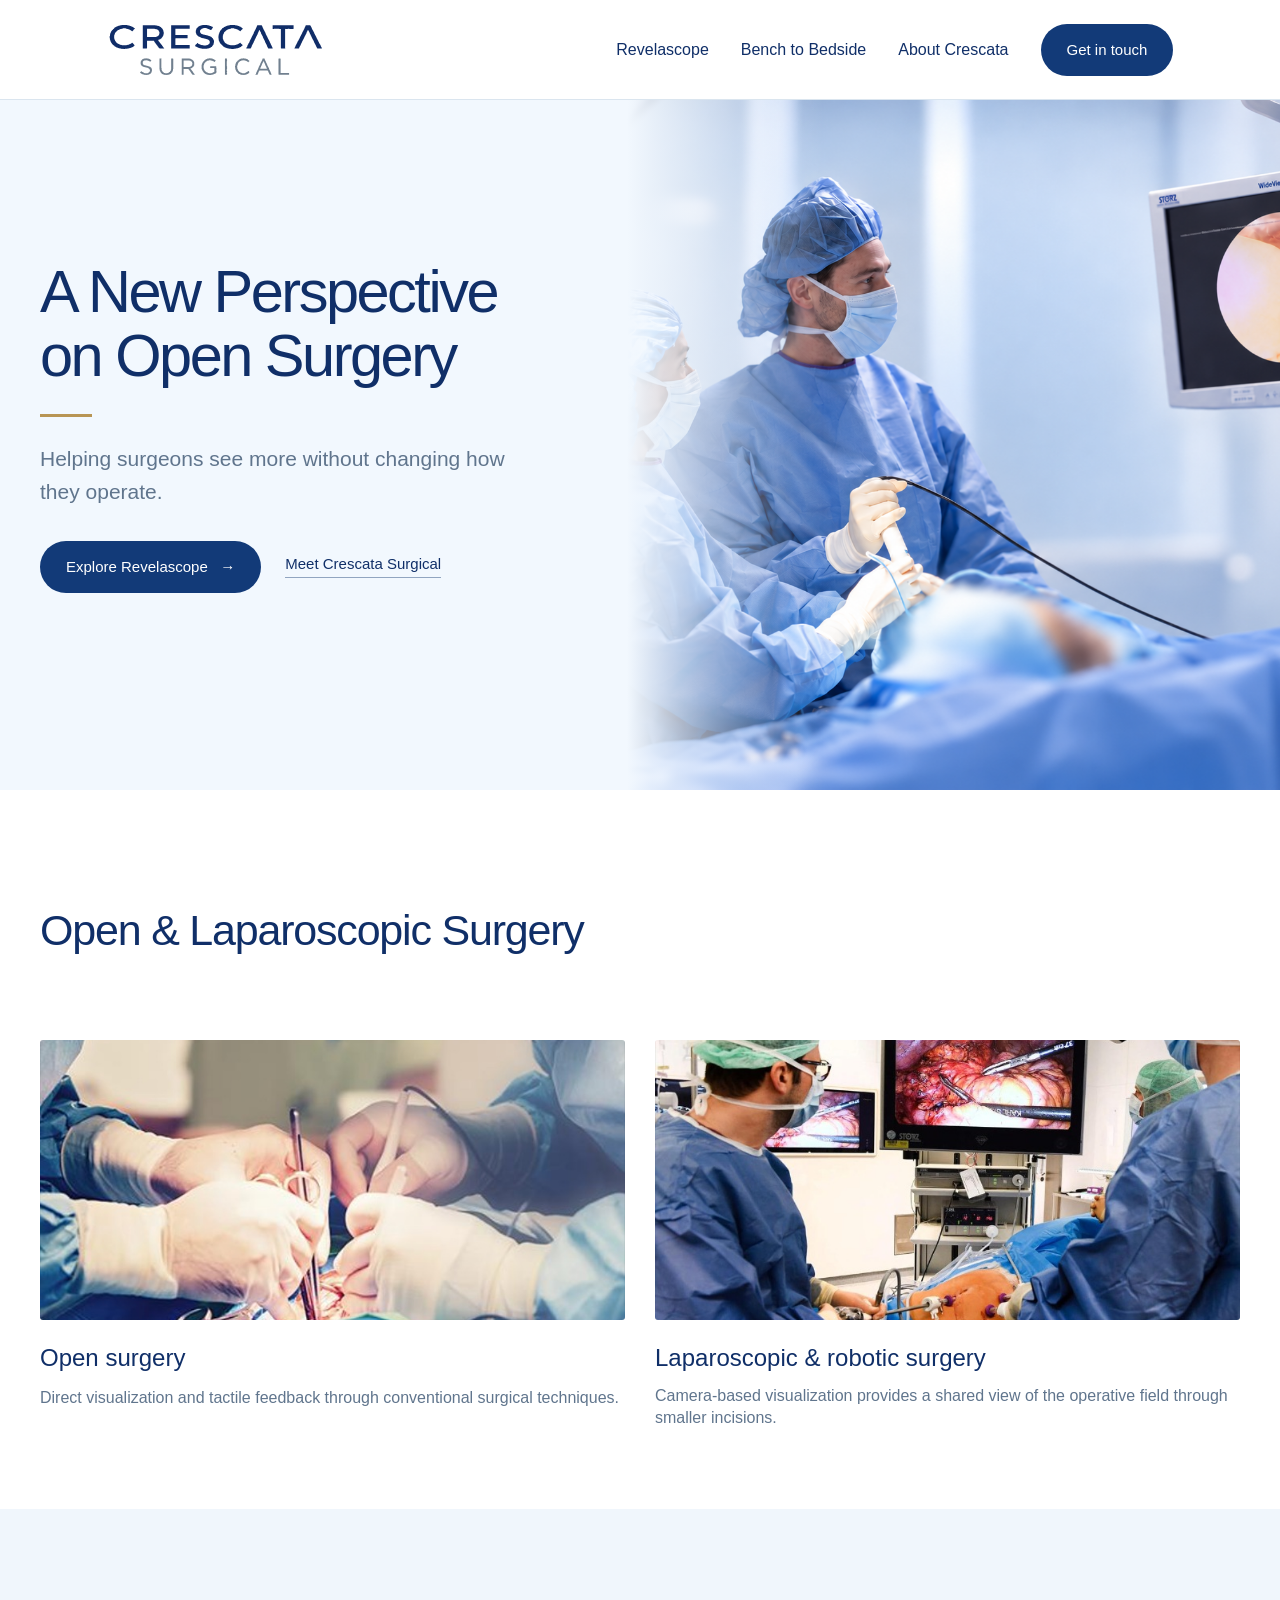
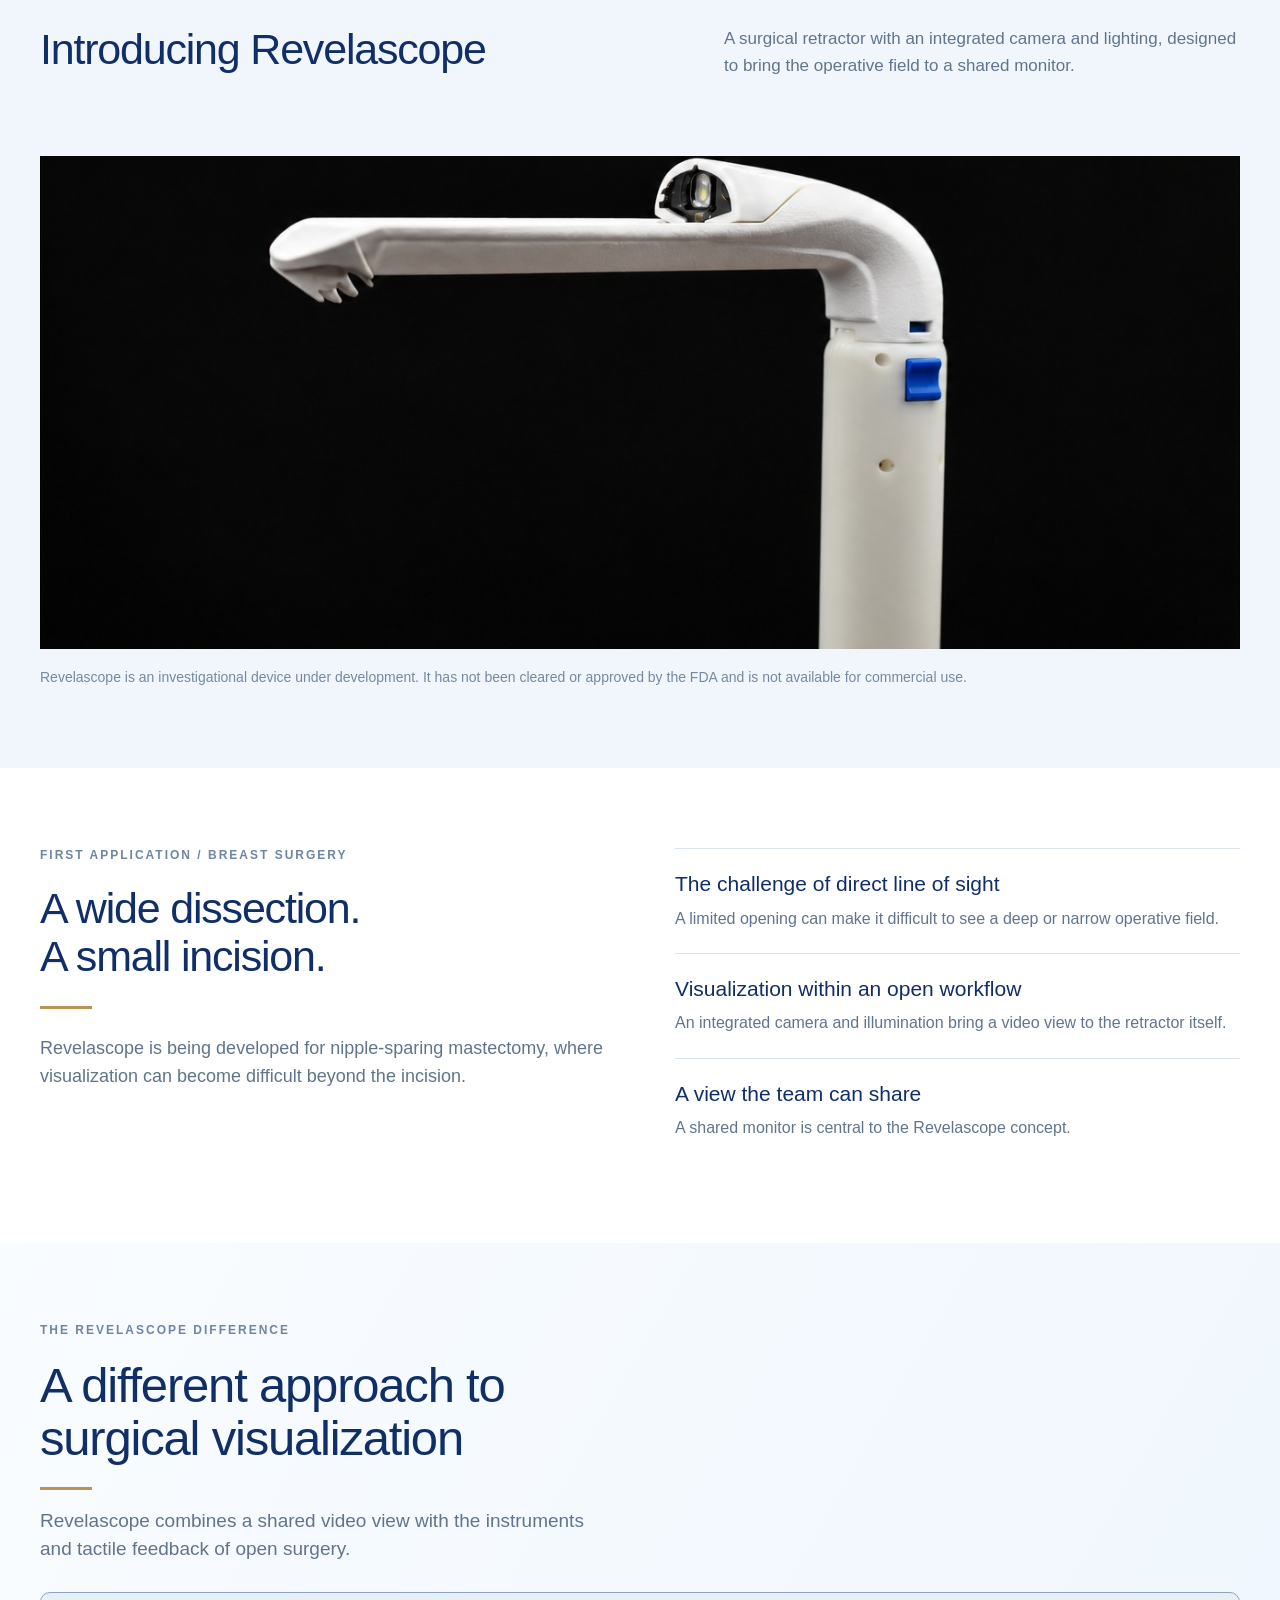
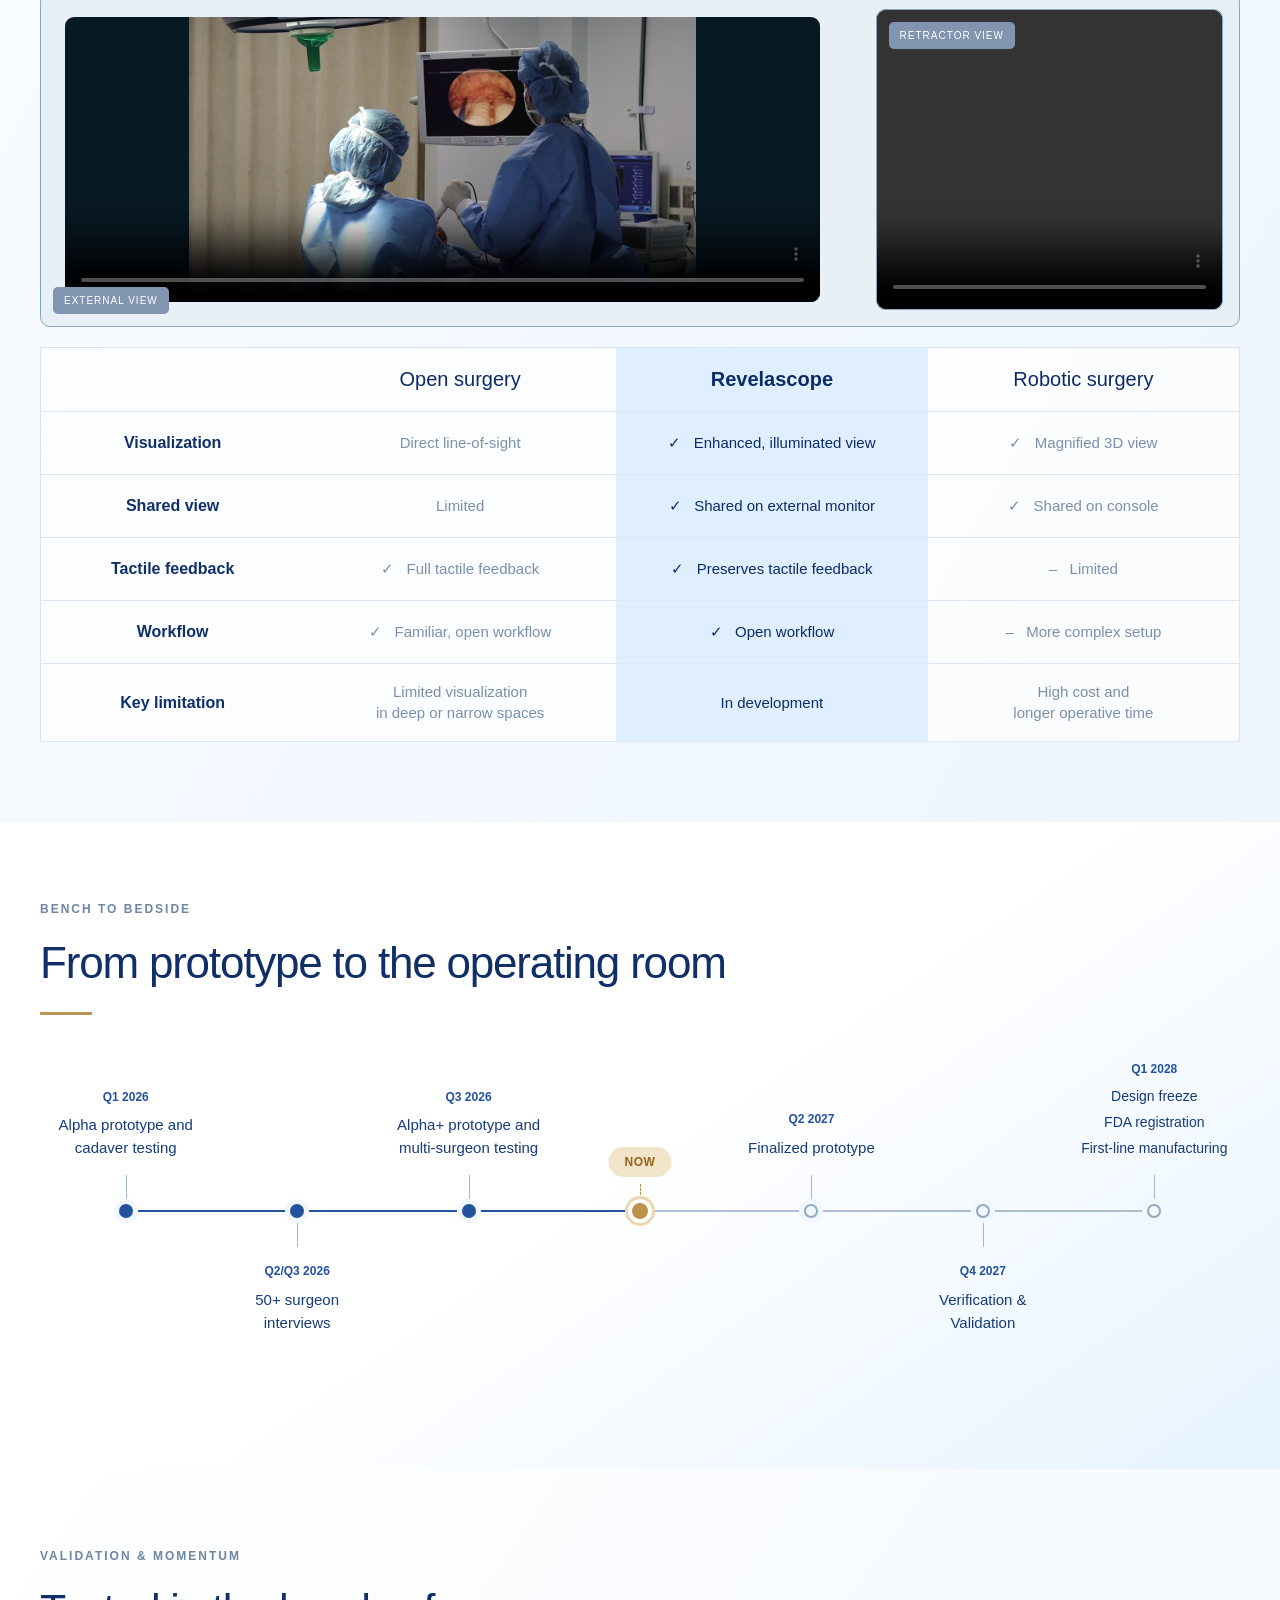
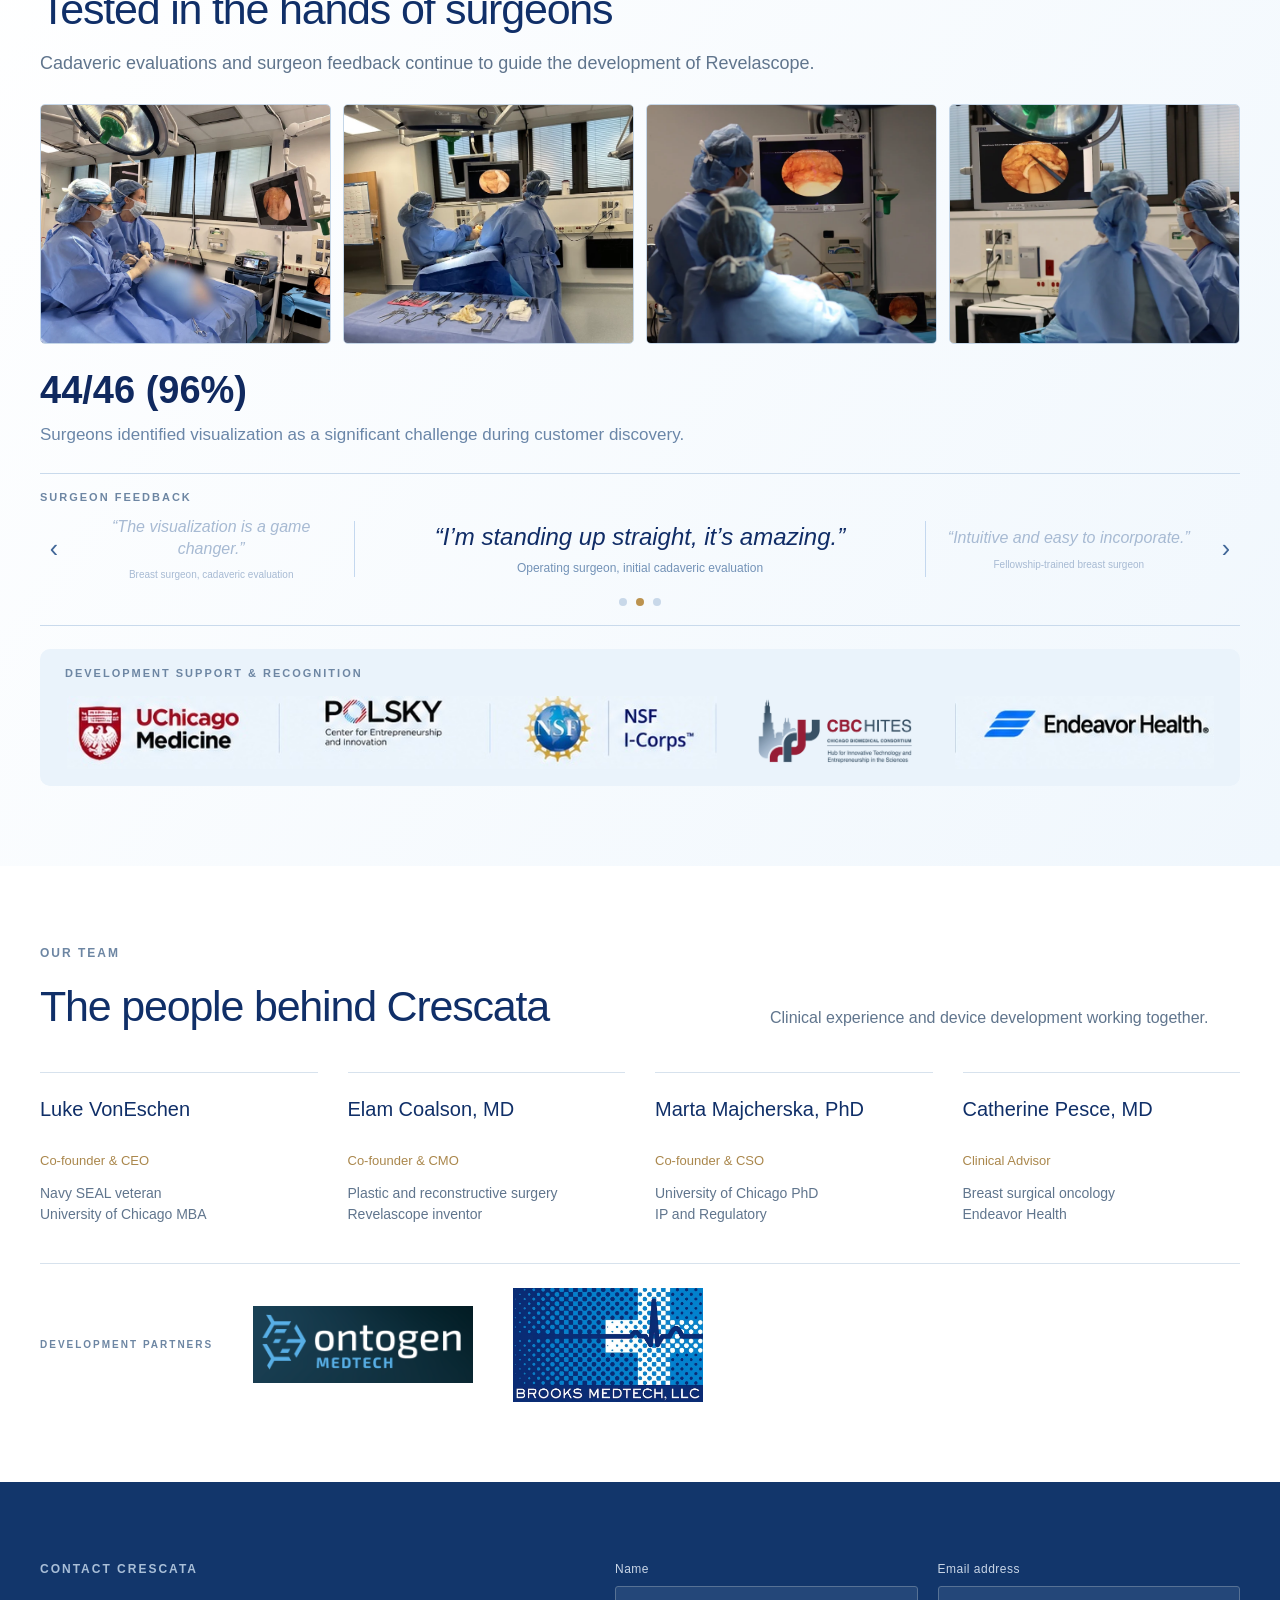
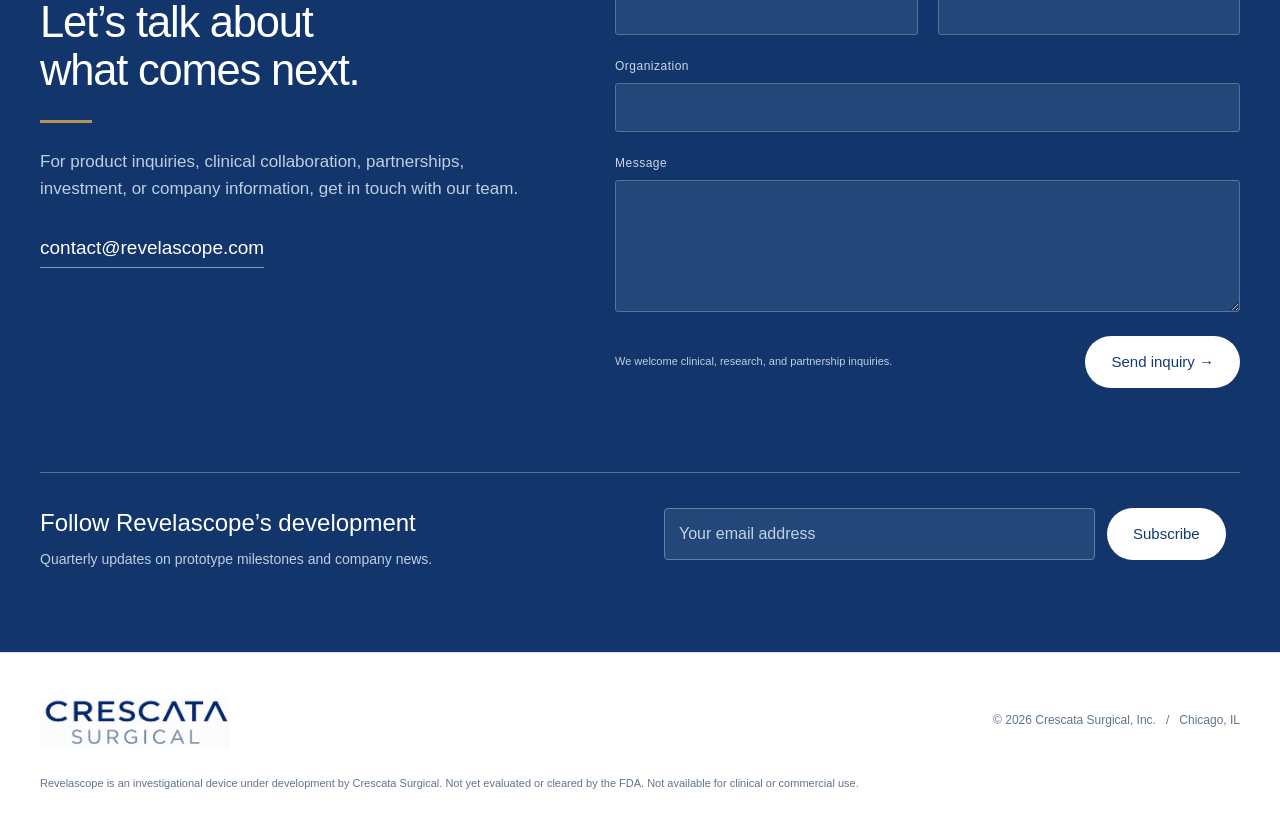
==== commit 6460cfd5: "Fix timeline connector overlap with milestone labels" ====
--- a/index.html
+++ b/index.html
@@ -9,8 +9,8 @@
 .development-timeline .timeline-dot{position:absolute;left:50%;top:145px;transform:translateX(-50%);width:14px;height:14px;border-radius:50%;background:#25529d;box-shadow:0 0 0 5px #f1f7fc}
 .development-timeline .future .timeline-dot{background:#f1f7fc;border:2px solid #91a8c5}
 .development-timeline .timeline-copy{position:absolute;left:0;right:0;padding:0 9px}
-.development-timeline .above .timeline-copy{bottom:202px}
-.development-timeline .below .timeline-copy{top:190px}
+.development-timeline .above .timeline-copy{bottom:230px}
+.development-timeline .below .timeline-copy{top:204px}
 .development-timeline .timeline-step:not(.current):after{content:"";position:absolute;left:50%;width:1px;height:24px;background:#a5b8d0}
 .development-timeline .above:after{top:116px}
 .development-timeline .below:after{top:164px}
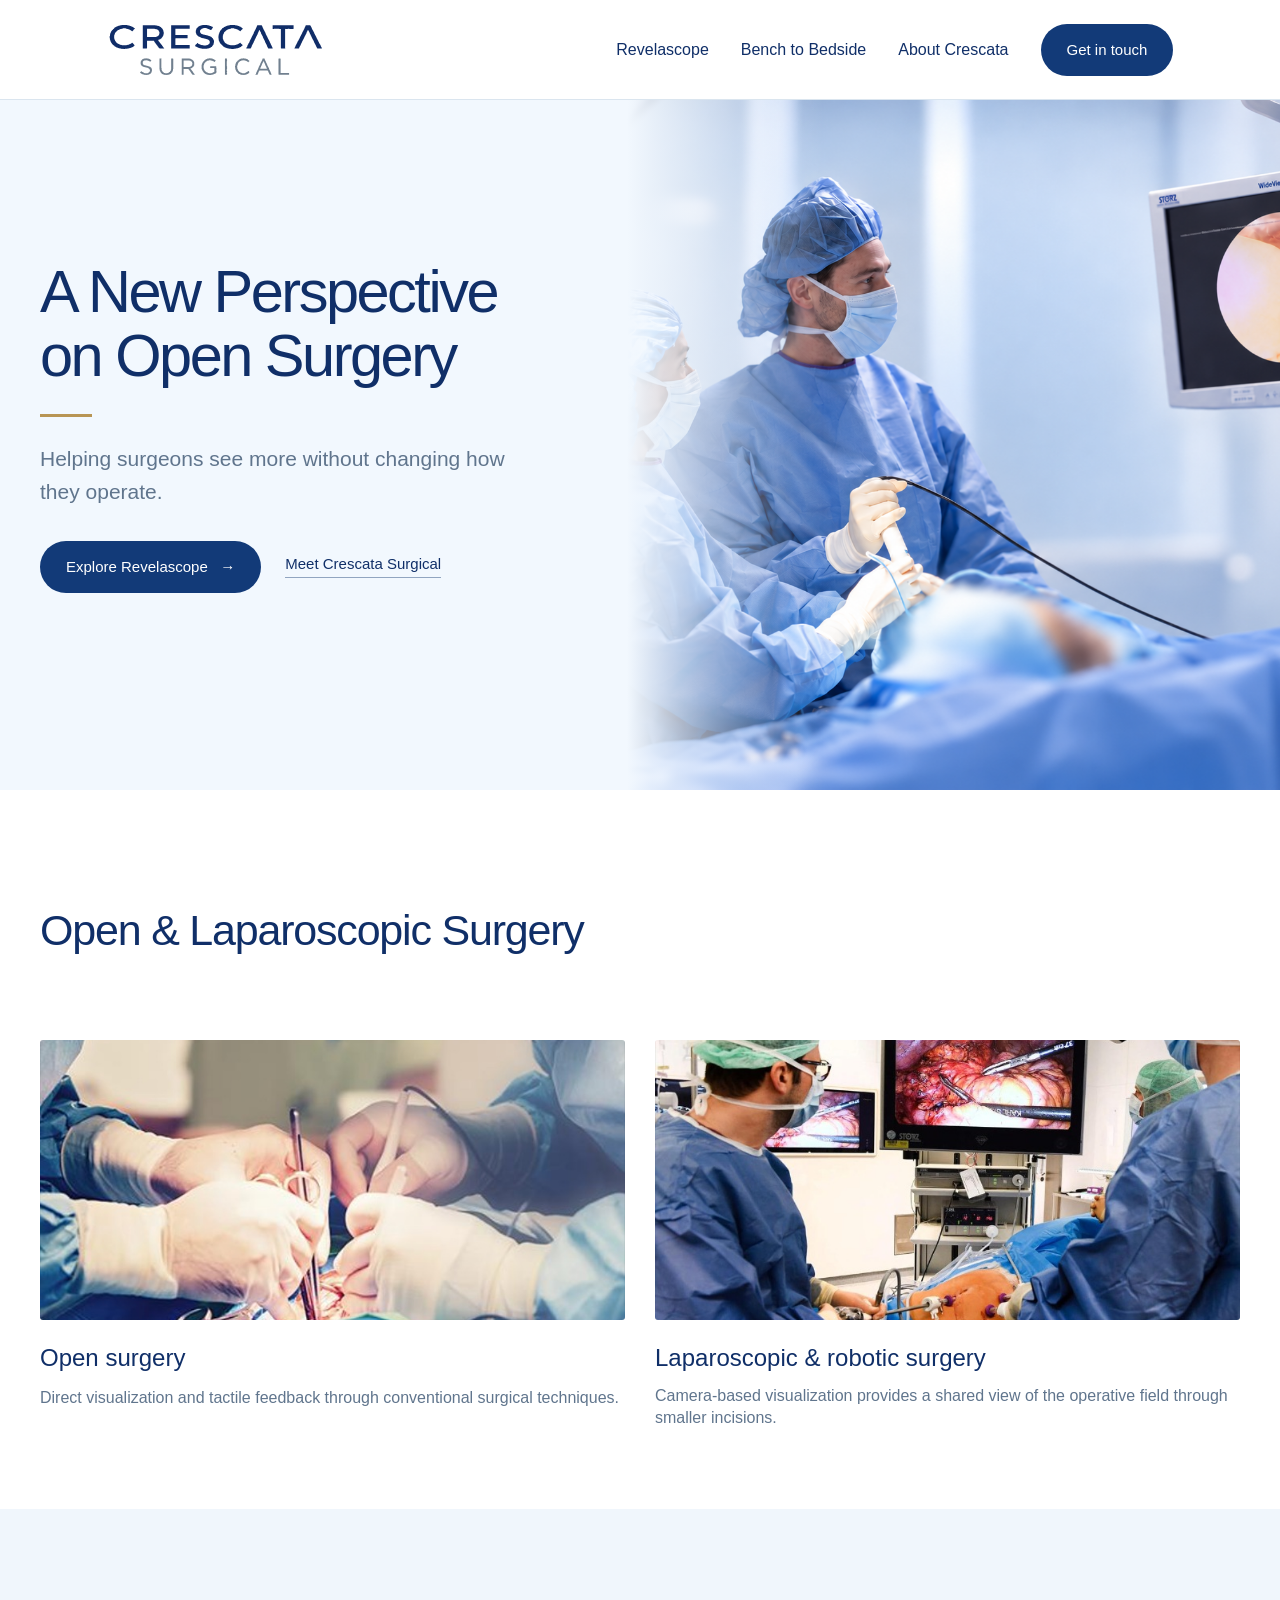
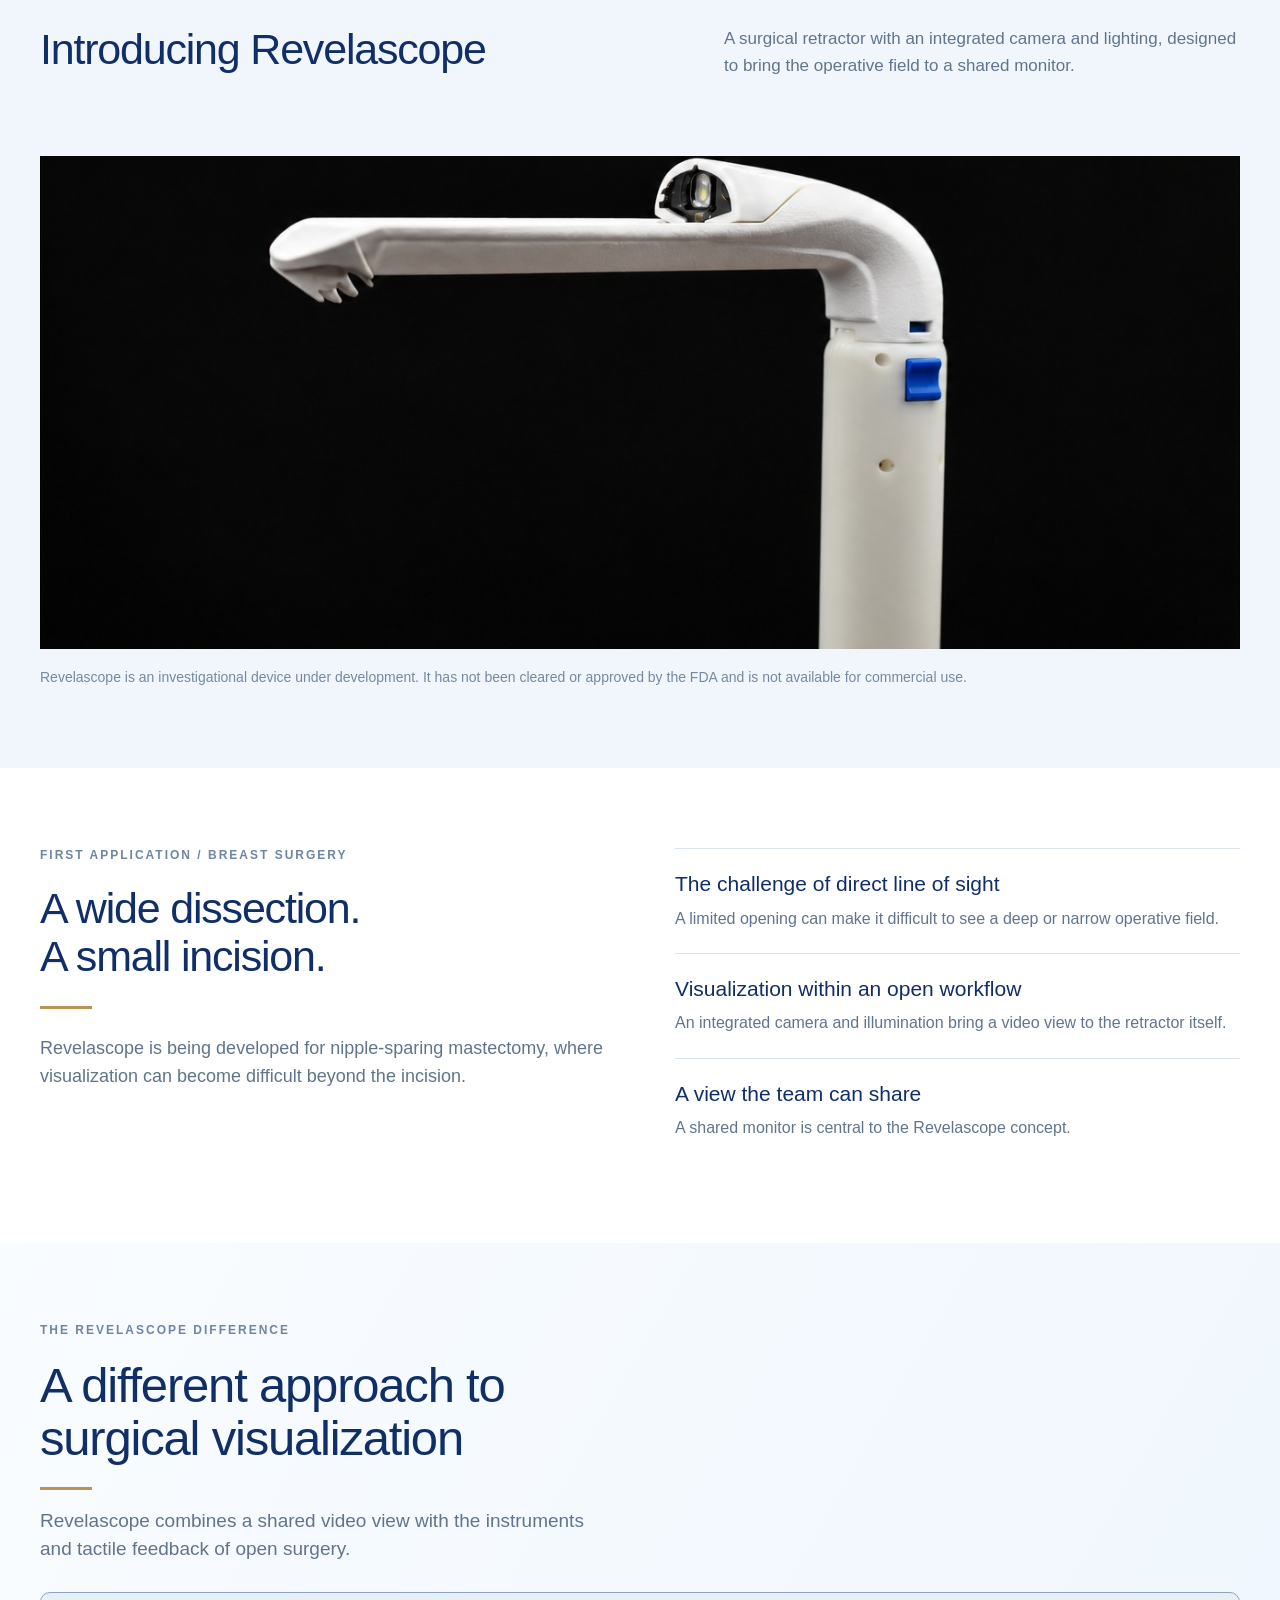
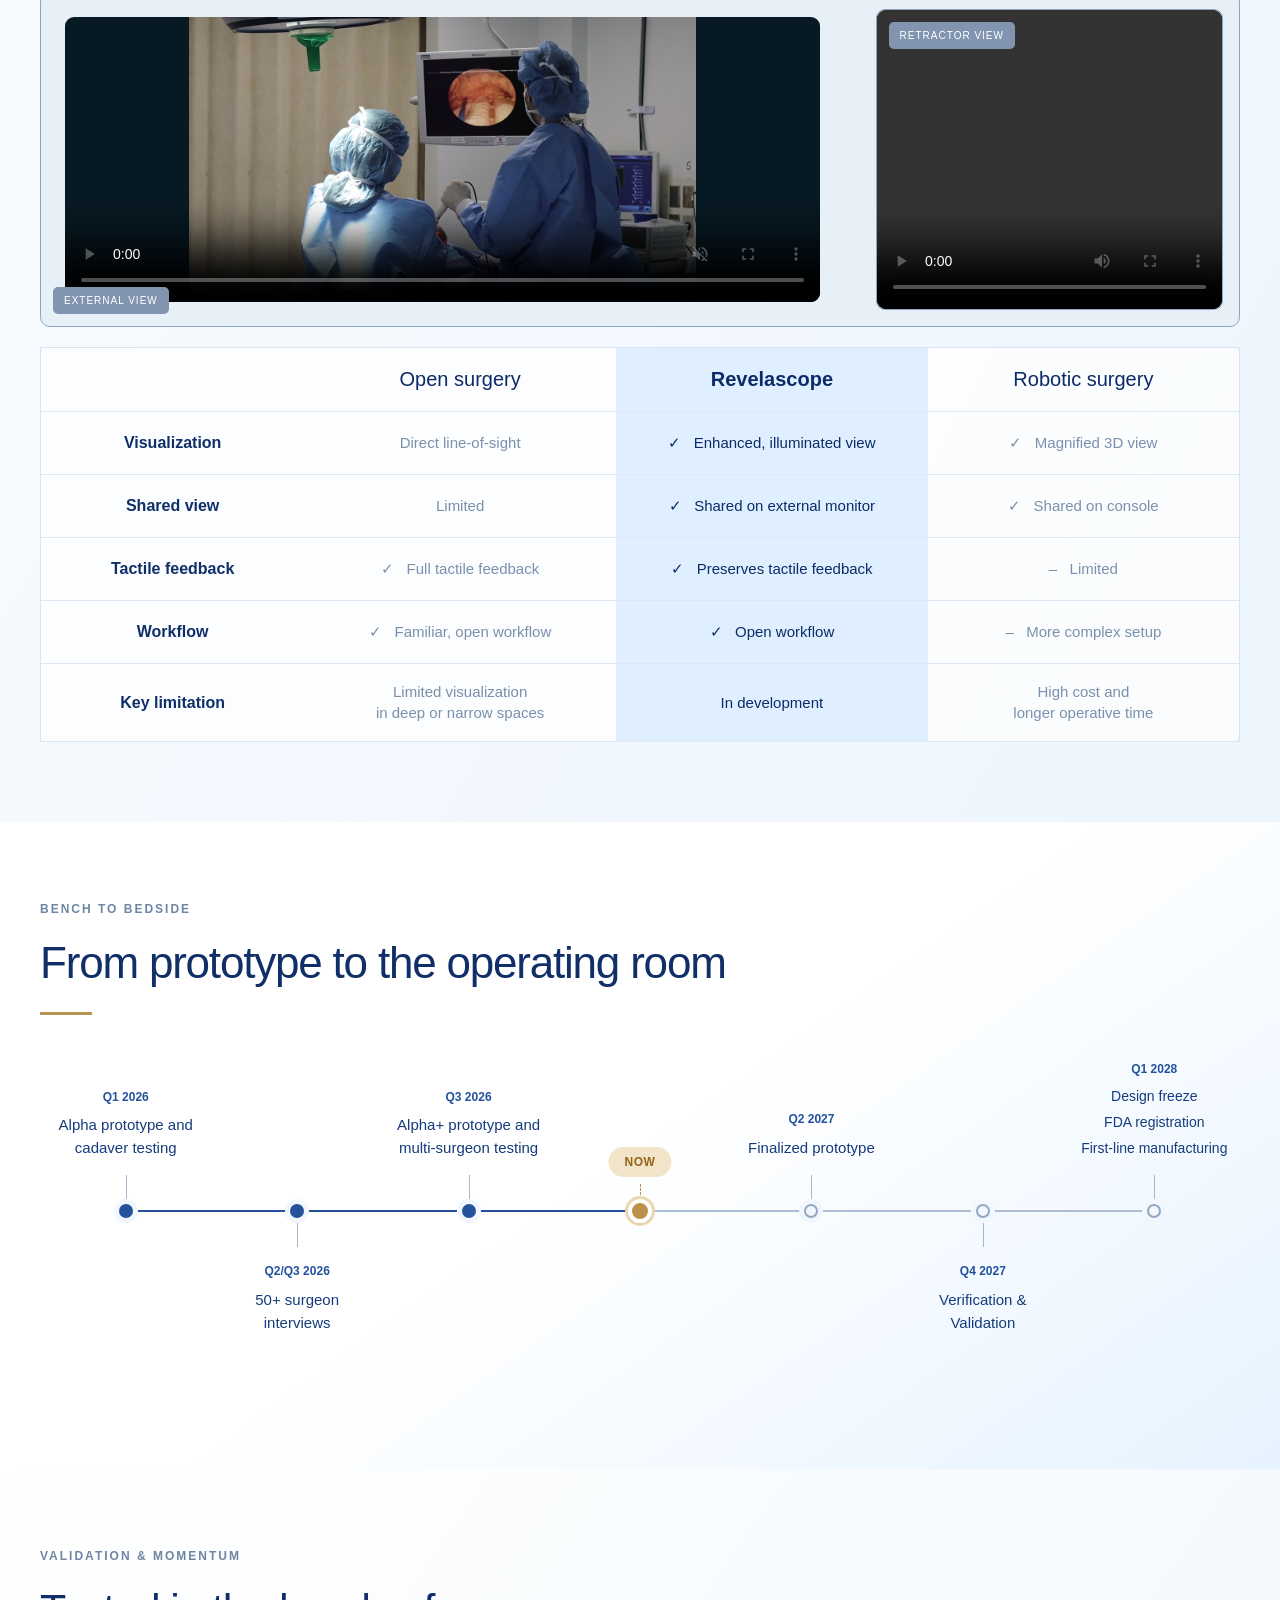
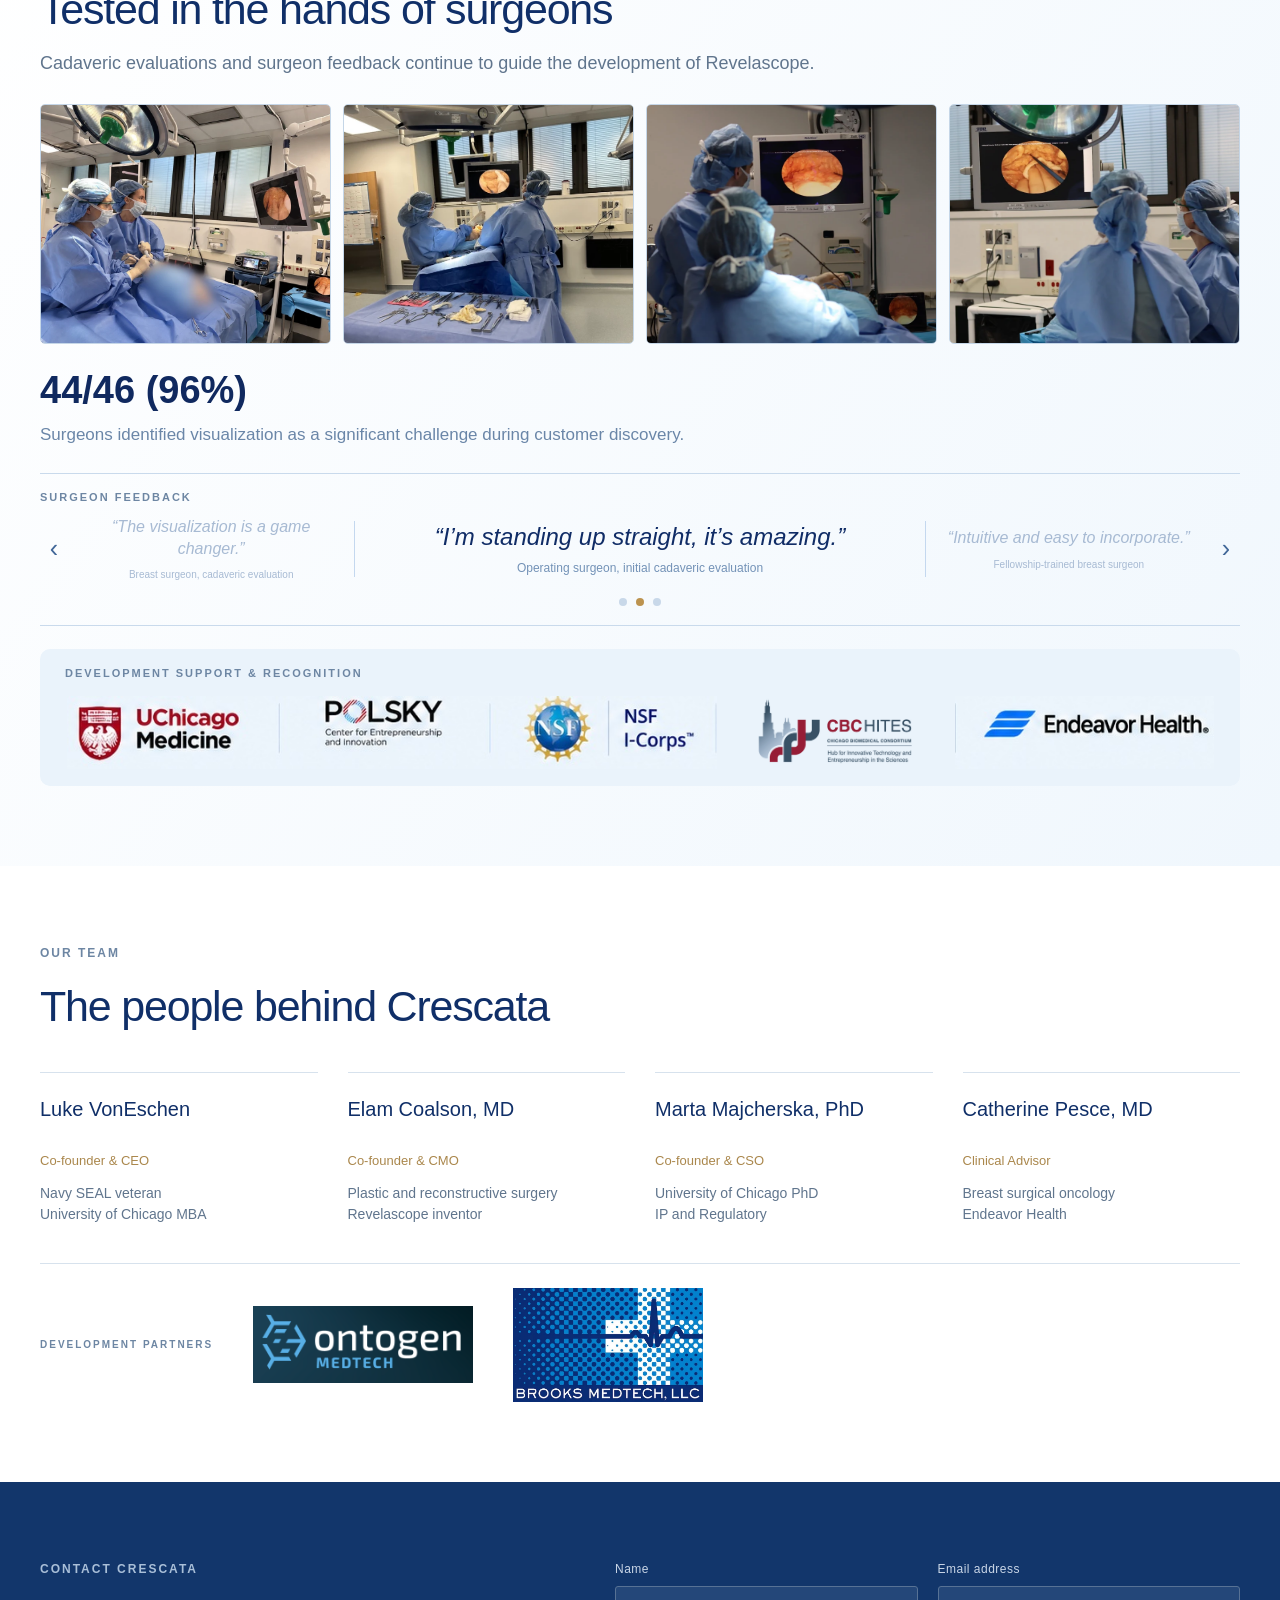
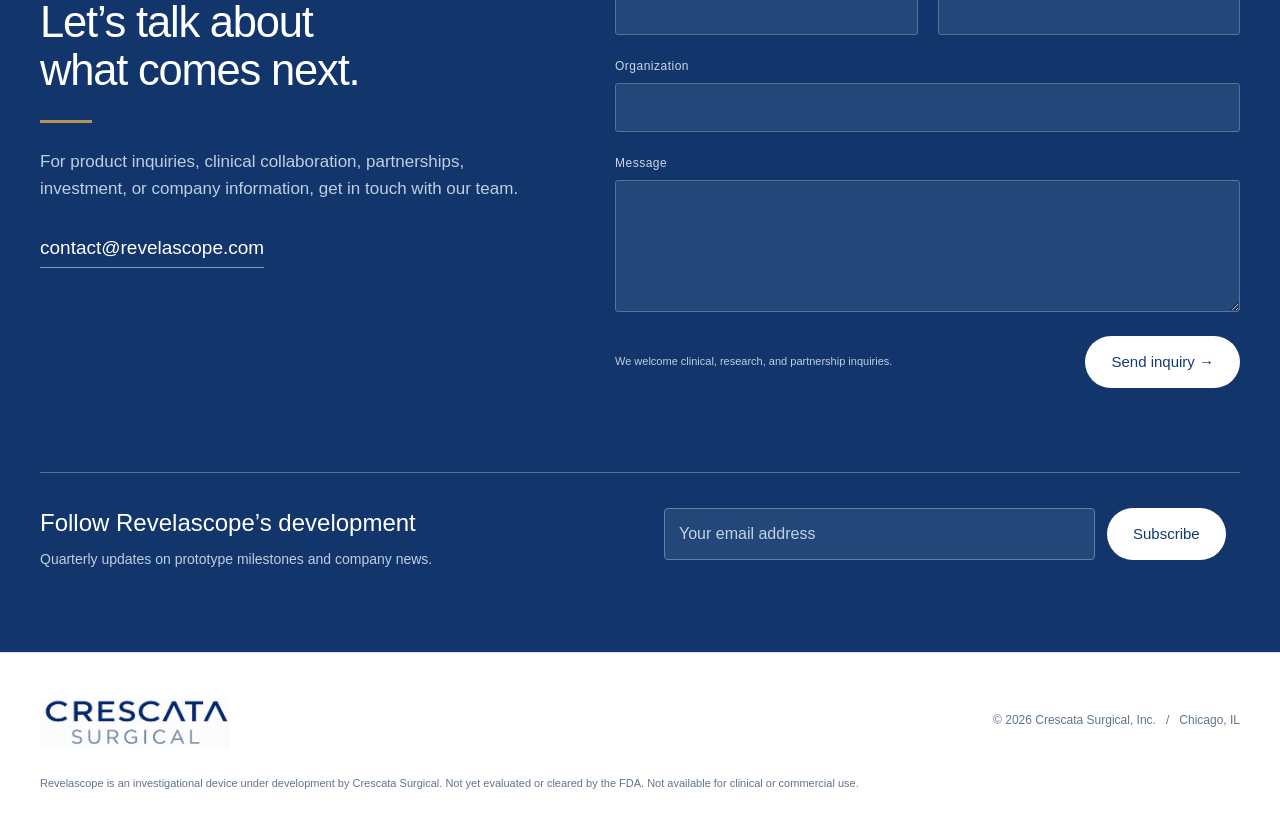
==== commit 65cf5eea: "Remove team section introductory sentence" ====
--- a/index.html
+++ b/index.html
@@ -54,7 +54,7 @@
 
 
 
-<section class="team" id="about"><div class="inner"><div class="eyebrow">Our team</div><div class="sectionhead"><h2>The people behind Crescata</h2><p>Clinical experience and device development working together.</p></div><div class="people"><div class="person"><h3>Luke VonEschen</h3><div class="role">Co-founder &amp; CEO</div><p>Navy SEAL veteran<br/>University of Chicago MBA</p></div><div class="person"><h3>Elam Coalson, MD</h3><div class="role">Co-founder &amp; CMO</div><p>Plastic and reconstructive surgery<br/>Revelascope inventor</p></div><div class="person"><h3>Marta Majcherska, PhD</h3><div class="role">Co-founder &amp; CSO</div><p>University of Chicago PhD<br/>IP and Regulatory</p></div><div class="person"><h3>Catherine Pesce, MD</h3><div class="role">Clinical Advisor</div><p>Breast surgical oncology<br/>Endeavor Health</p></div></div><div class="partners"><span class="eyebrow">Development partners</span><a href="https://www.ontogenmedtech.com/" aria-label="Ontogen Medtech" style="display:inline-flex;align-items:center"><img src="ontogen-medtech.png" alt="Ontogen Medtech" width="498" height="174" style="display:block;width:220px;max-width:100%;height:auto"/></a><a href="https://www.brooksmedtech.com/" aria-label="Brooks Medtech" style="display:inline-flex;align-items:center"><img src="brooks-medtech.webp" alt="Brooks Medtech" width="750" height="448" style="display:block;width:190px;max-width:100%;height:auto"/></a></div></div></section>
+<section class="team" id="about"><div class="inner"><div class="eyebrow">Our team</div><div class="sectionhead"><h2>The people behind Crescata</h2></div><div class="people"><div class="person"><h3>Luke VonEschen</h3><div class="role">Co-founder &amp; CEO</div><p>Navy SEAL veteran<br/>University of Chicago MBA</p></div><div class="person"><h3>Elam Coalson, MD</h3><div class="role">Co-founder &amp; CMO</div><p>Plastic and reconstructive surgery<br/>Revelascope inventor</p></div><div class="person"><h3>Marta Majcherska, PhD</h3><div class="role">Co-founder &amp; CSO</div><p>University of Chicago PhD<br/>IP and Regulatory</p></div><div class="person"><h3>Catherine Pesce, MD</h3><div class="role">Clinical Advisor</div><p>Breast surgical oncology<br/>Endeavor Health</p></div></div><div class="partners"><span class="eyebrow">Development partners</span><a href="https://www.ontogenmedtech.com/" aria-label="Ontogen Medtech" style="display:inline-flex;align-items:center"><img src="ontogen-medtech.png" alt="Ontogen Medtech" width="498" height="174" style="display:block;width:220px;max-width:100%;height:auto"/></a><a href="https://www.brooksmedtech.com/" aria-label="Brooks Medtech" style="display:inline-flex;align-items:center"><img src="brooks-medtech.webp" alt="Brooks Medtech" width="750" height="448" style="display:block;width:190px;max-width:100%;height:auto"/></a></div></div></section>
 
 
 <section class="contact" id="contact"><div class="inner contactcols"><div class="intro"><div class="eyebrow">Contact Crescata</div><h2>Let’s talk about<br/>what comes next.</h2><div class="gold"></div><p>For product inquiries, clinical collaboration, partnerships, investment, or company information, get in touch with our team.</p><a class="email" href="mailto:contact@revelascope.com">contact@revelascope.com</a></div><form action="/thanks.html" class="mockform inquiry-form" data-netlify="true" method="POST" name="revelascope-interest" netlify-honeypot="bot-field"><input name="form-name" type="hidden" value="revelascope-interest"/><p aria-hidden="true" class="honeypot"><label>Leave this blank <input autocomplete="off" name="bot-field" tabindex="-1"/></label></p><div class="formrow"><div><label class="fieldlabel" for="name">Name</label><input autocomplete="name" class="field" id="name" name="name" required=""/></div><div><label class="fieldlabel" for="email">Email address</label><input autocomplete="email" class="field" id="email" name="email" required="" type="email"/></div></div><label class="fieldlabel" for="organization">Organization</label><input autocomplete="organization" class="field" id="organization" name="organization"/><label class="fieldlabel" for="message">Message</label><textarea class="field message" id="message" name="message" required=""></textarea><div class="formbottom"><p>We welcome clinical, research, and partnership inquiries.</p><button class="button lightbutton" type="submit">Send inquiry <span aria-hidden="true">→</span></button></div><p class="form-status" role="status"></p></form><div class="newsletter"><div><h3>Follow Revelascope’s development</h3><p>Quarterly updates on prototype milestones and company news.</p></div><form action="/thanks.html" data-netlify="true" method="POST" name="revelascope-newsletter" netlify-honeypot="bot-field"><input name="form-name" type="hidden" value="revelascope-newsletter"/><p aria-hidden="true" class="honeypot"><label>Leave this blank <input autocomplete="off" name="bot-field" tabindex="-1"/></label></p><label class="sr-only" for="newsletter-email">Email address for newsletter</label><input autocomplete="email" id="newsletter-email" name="email" placeholder="Your email address" required="" type="email"/><button class="button lightbutton" type="submit">Subscribe</button><p class="form-status" role="status"></p></form></div></div></section>
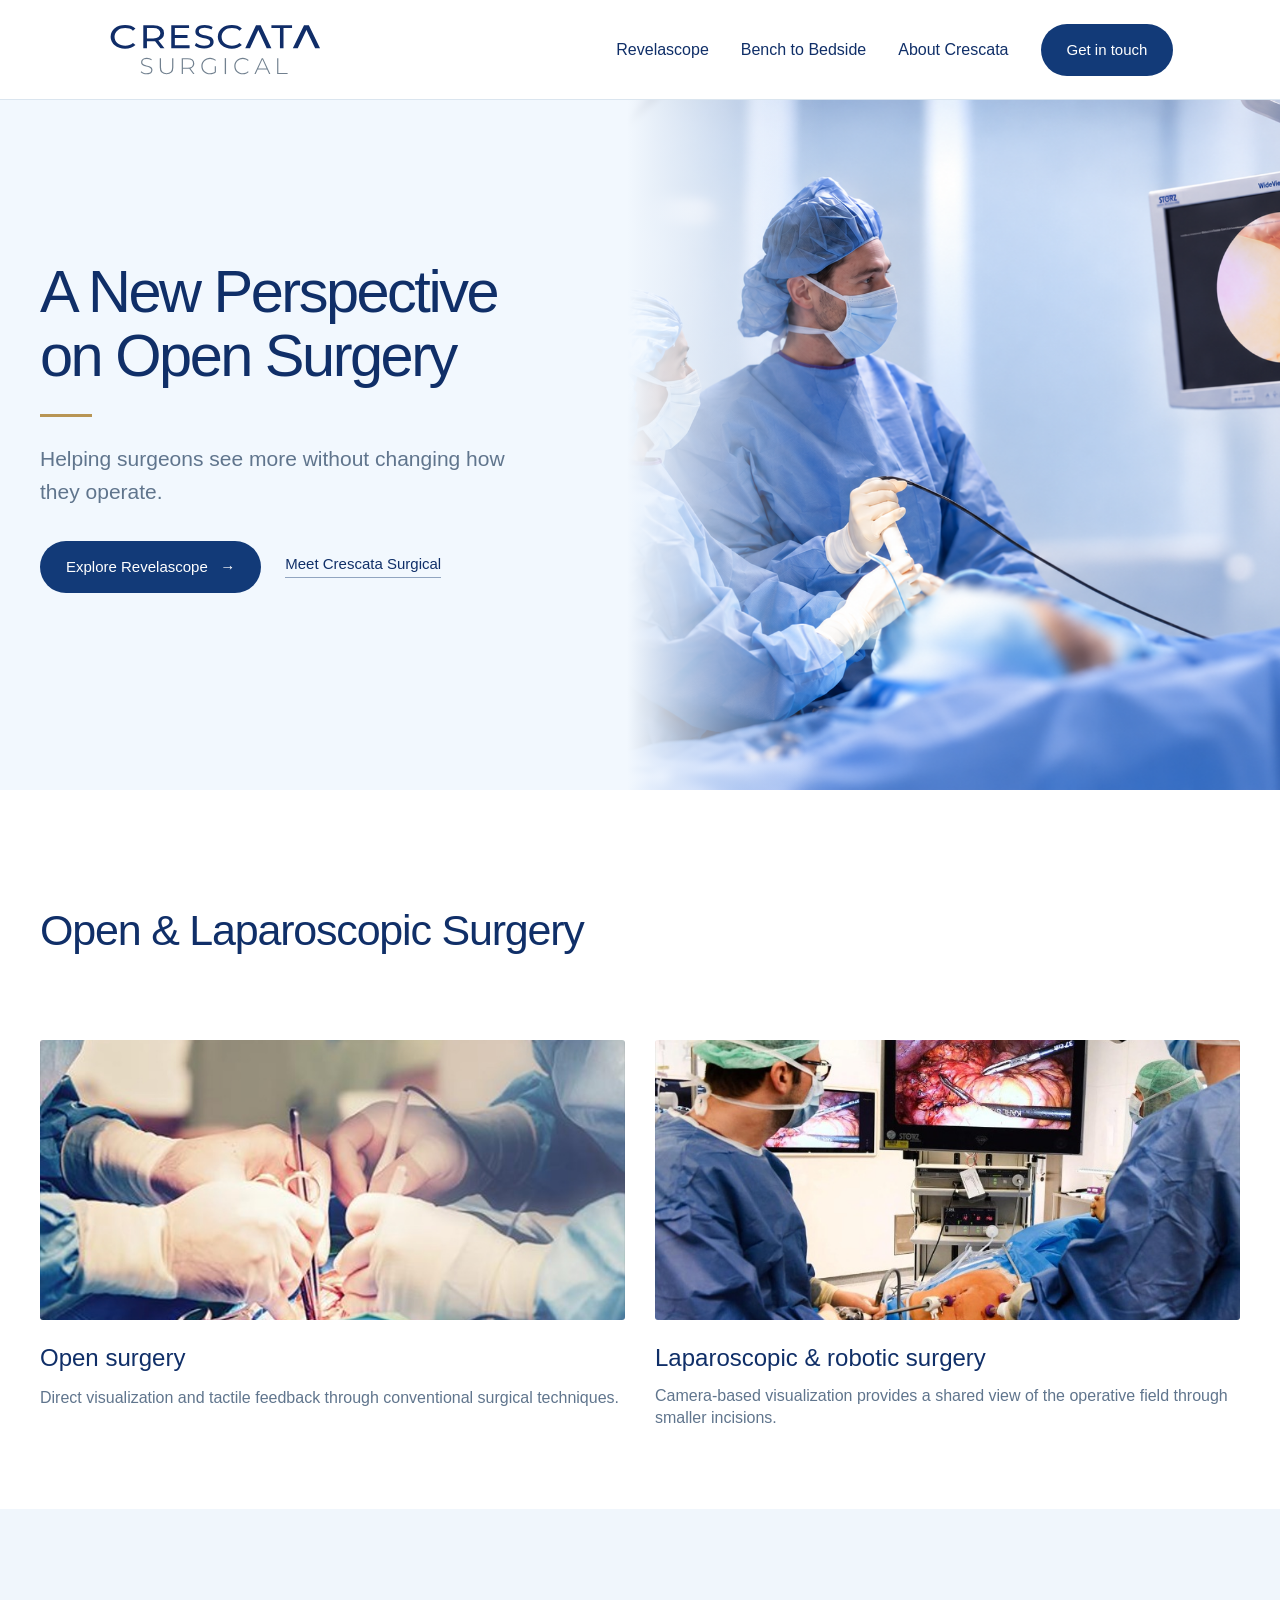
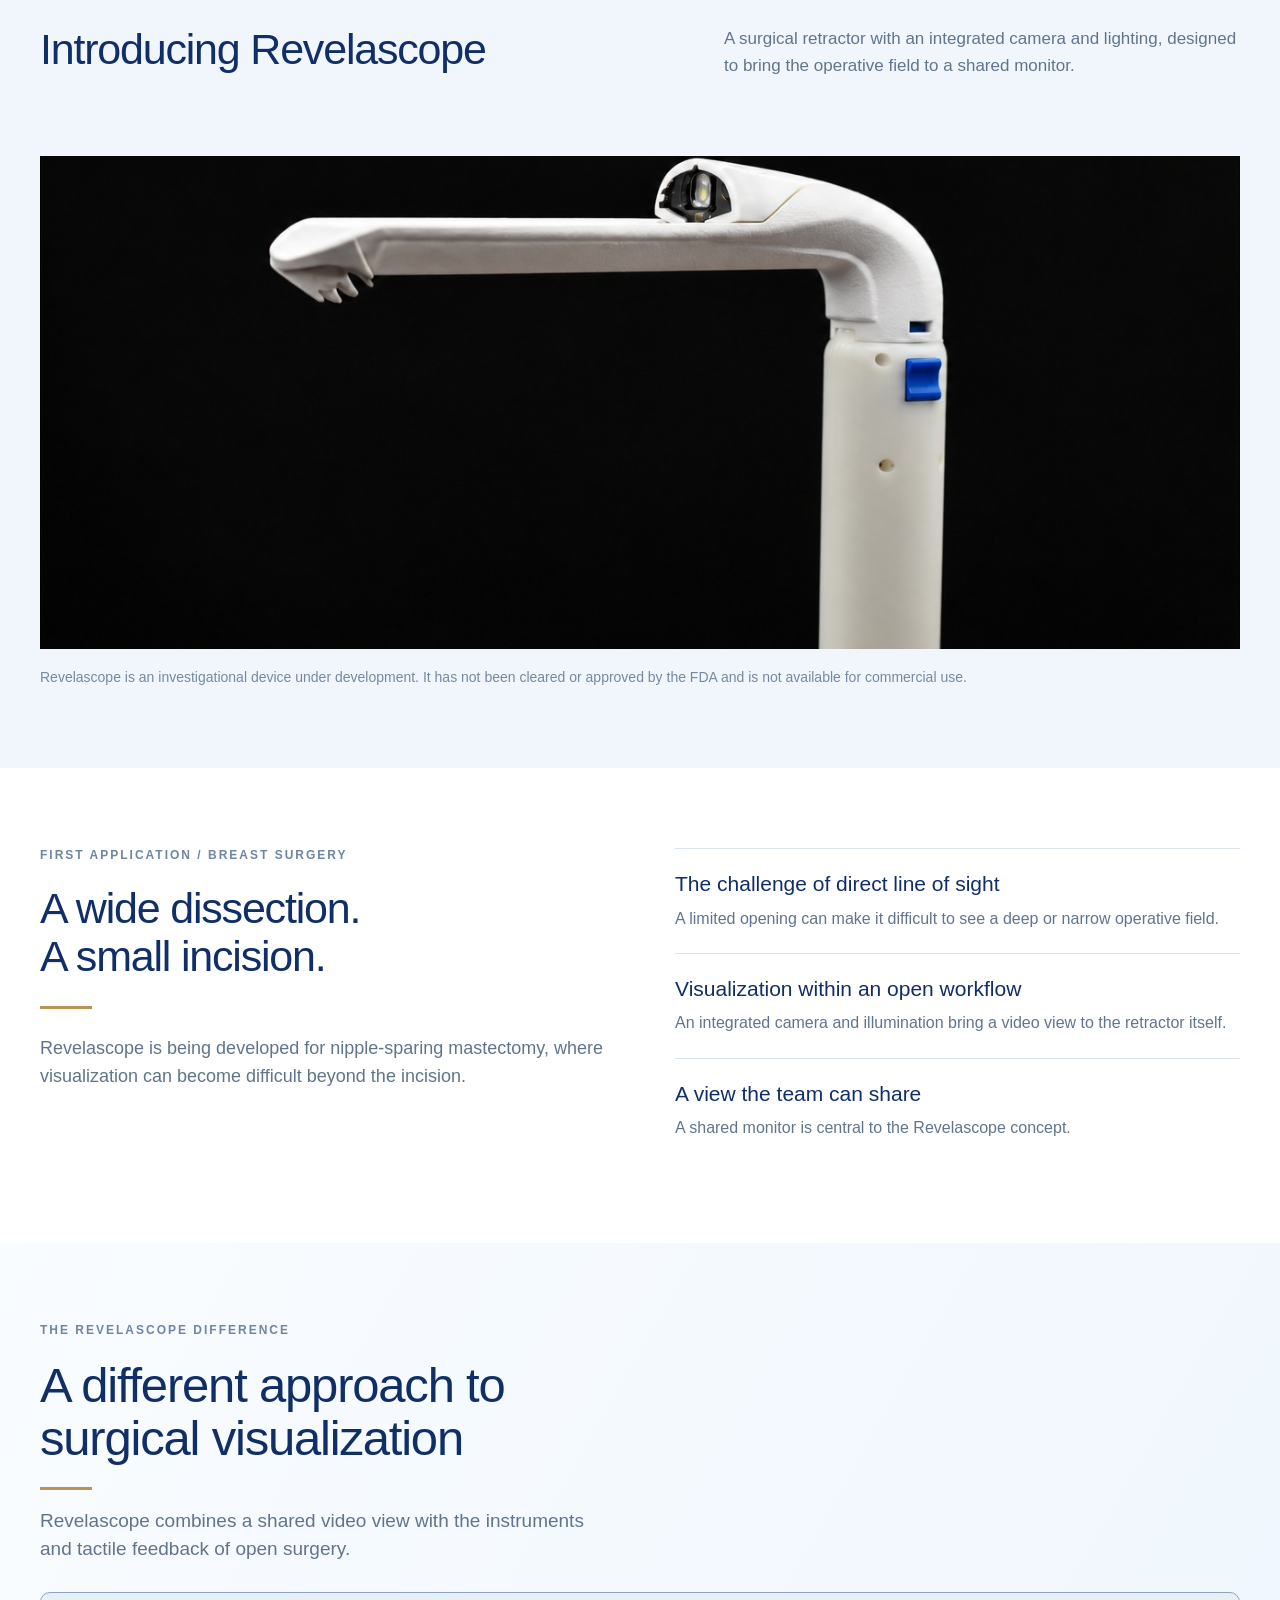
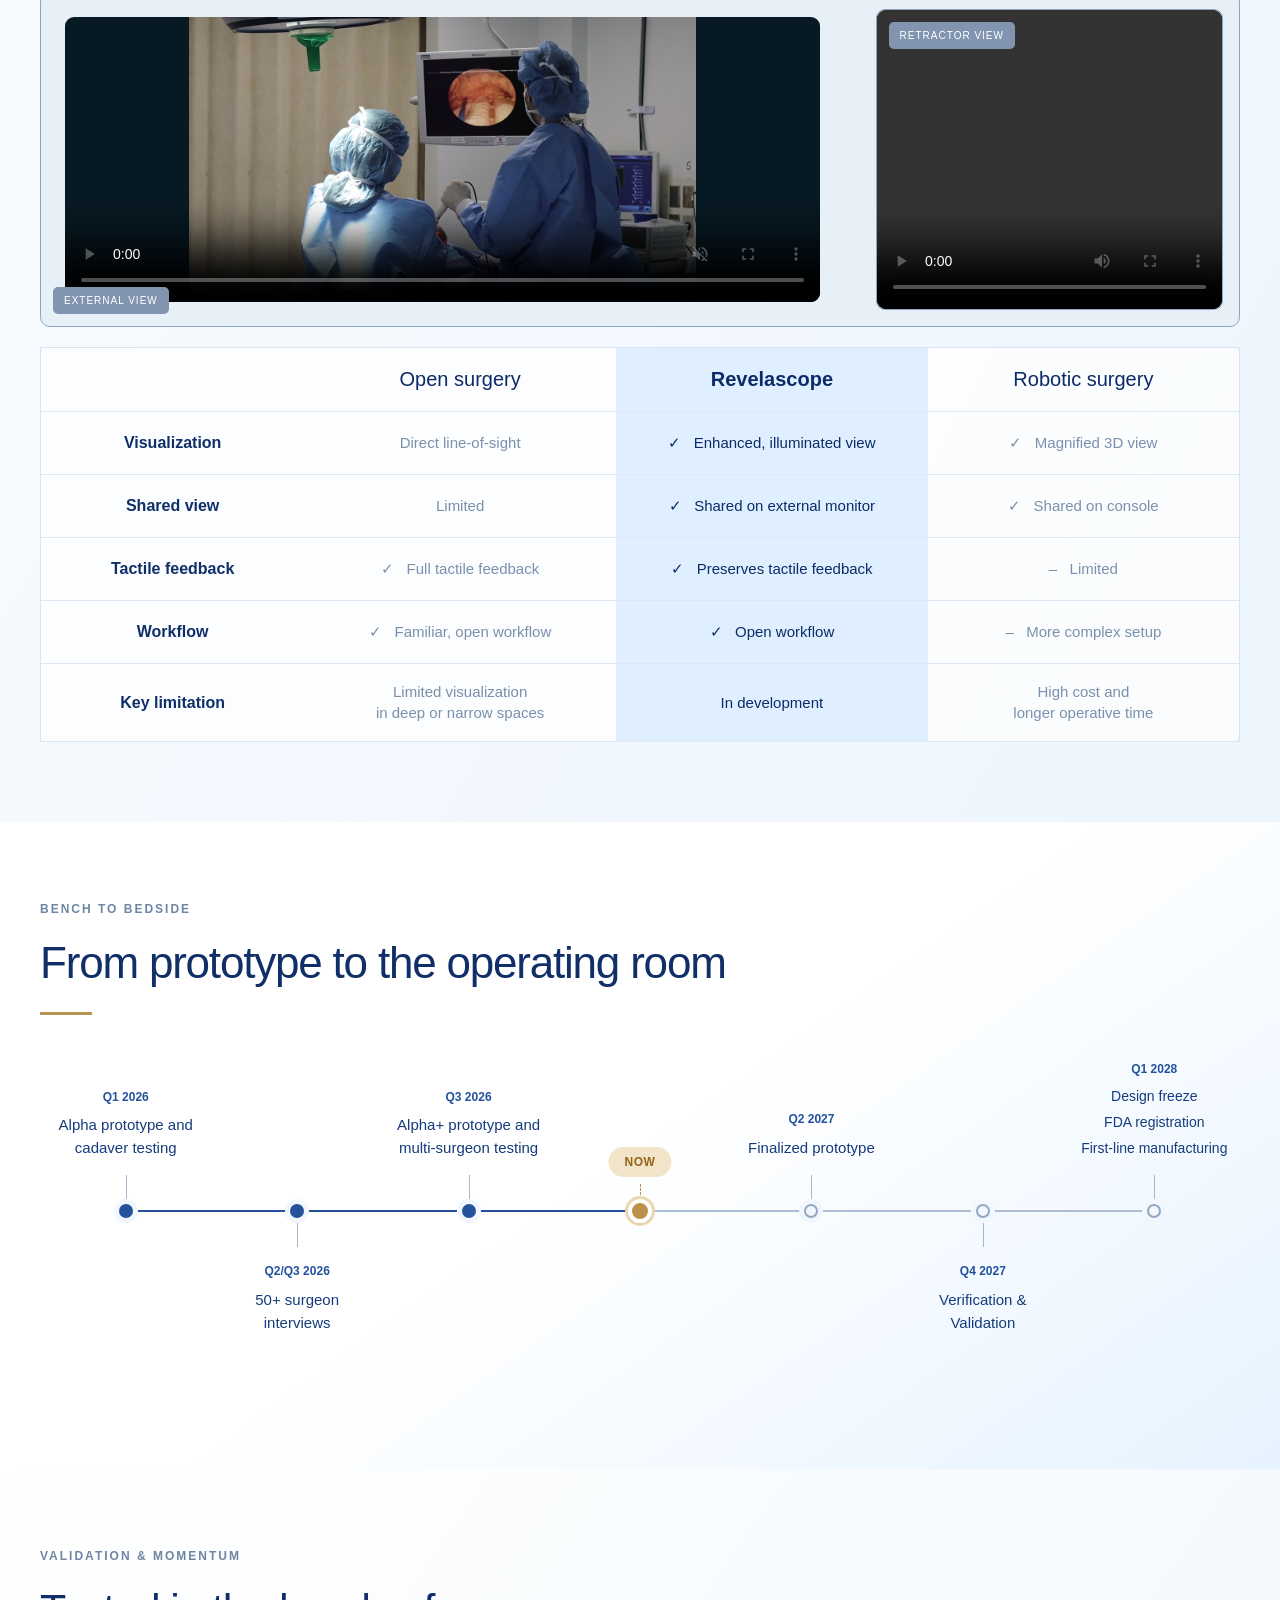
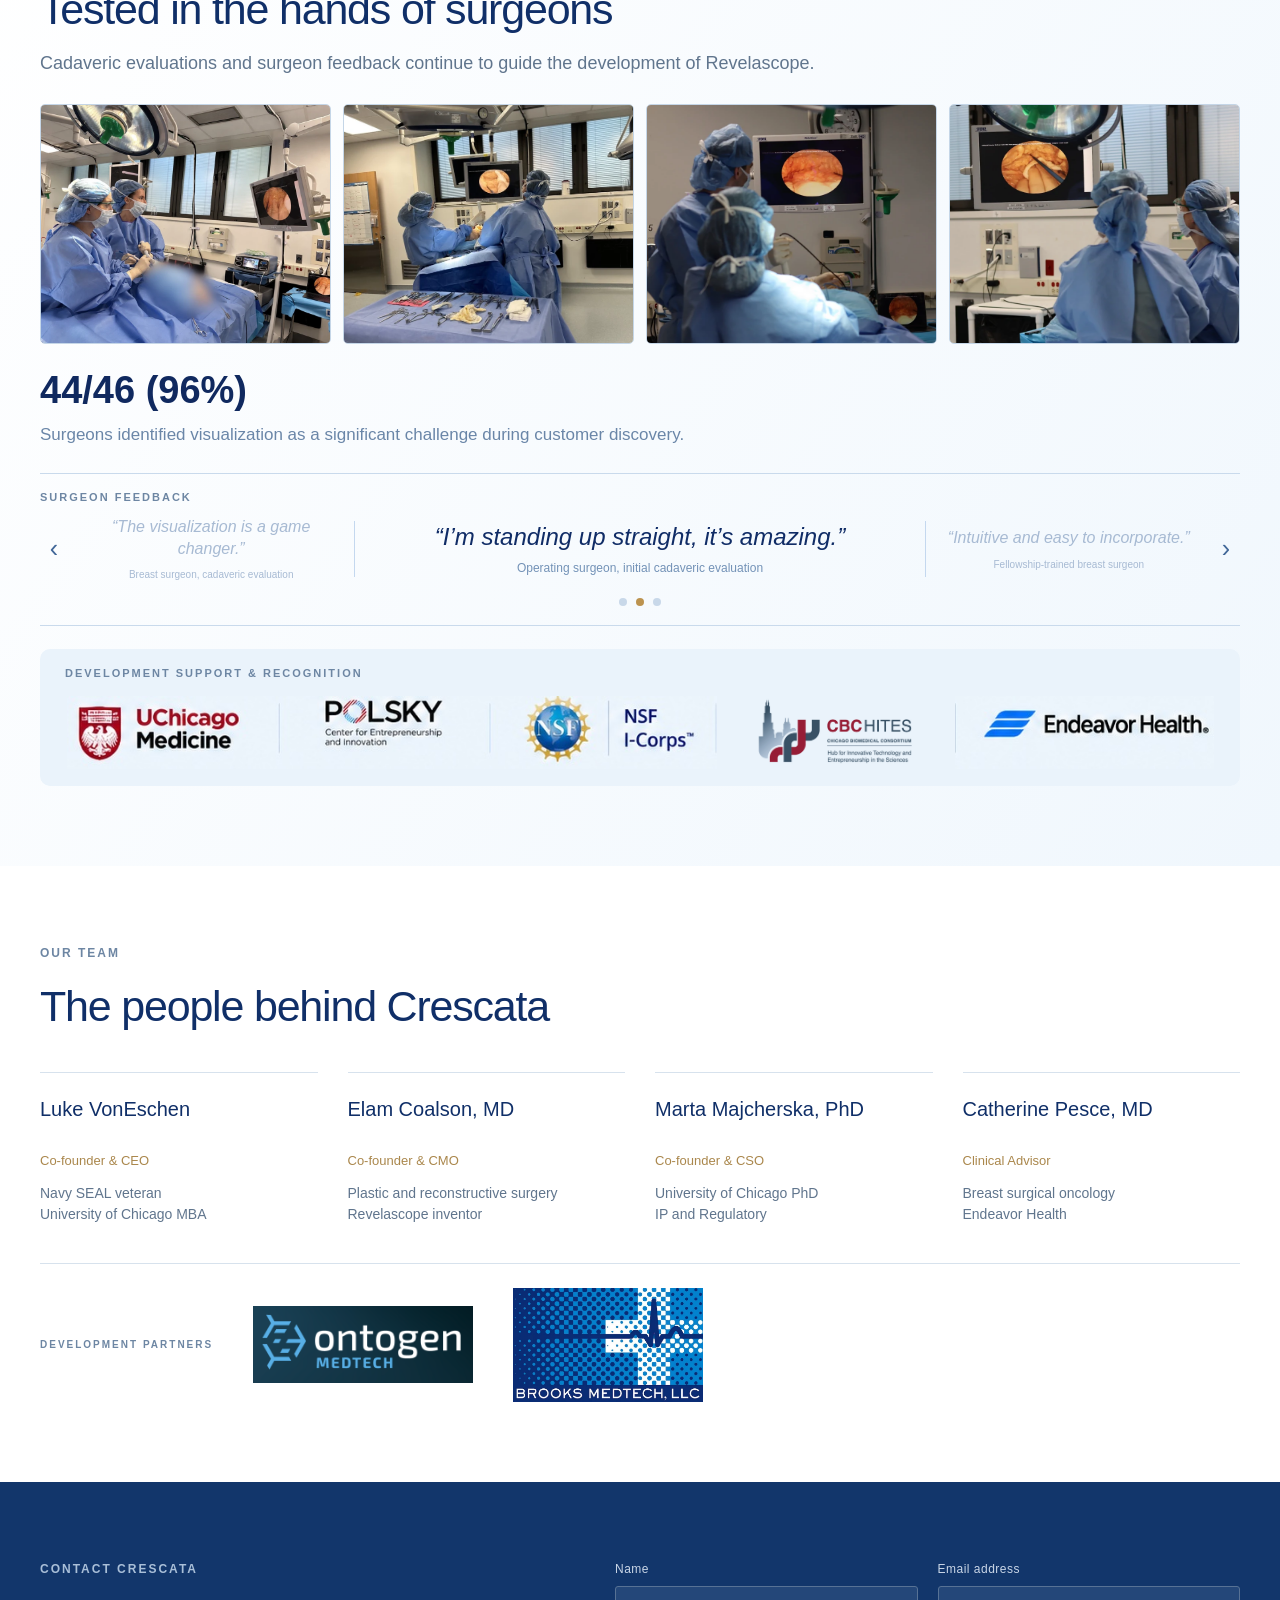
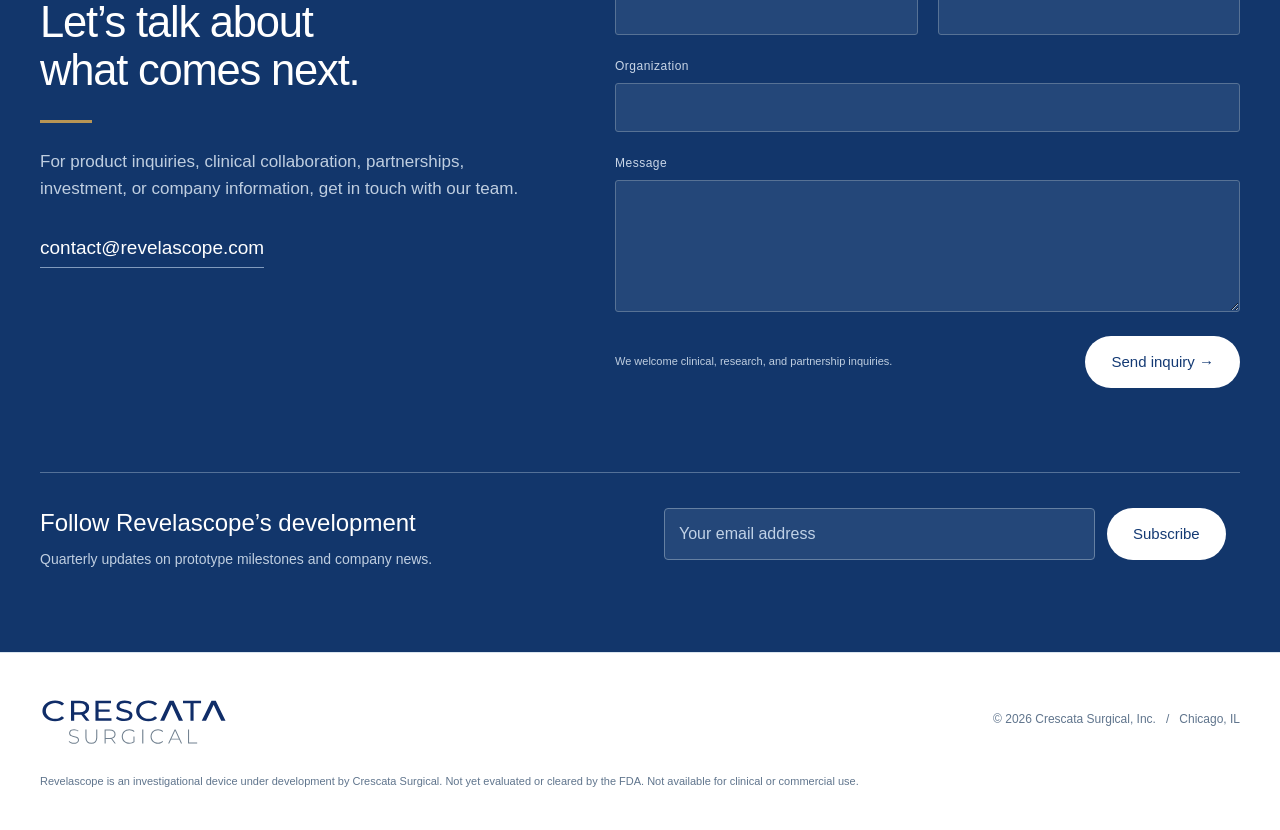
==== commit 17fb7a09: "Higher res intro page photo" ====
--- a/index.html
+++ b/index.html
@@ -26,7 +26,7 @@
 </style></head><body><a class="skip-link" href="#main-content">Skip to content</a><main class="page" id="main-content">
 <header class="nav"><a aria-label="Crescata Surgical home" class="wordmark brand-logo" href="#home"><svg xmlns="http://www.w3.org/2000/svg" viewBox="0 0 830 210" aria-label="Crescata Surgical" role="img" style="display:block;width:100%;height:auto;background:none"><path fill="#102d68" fill-rule="evenodd" d="M151,90 L151,99 L150,99 L150,100 L135,100 L135,12 L183,12 L183,13 L189,13 L189,14 L196,15 L196,16 L200,17 L201,19 L203,19 L203,20 L204,20 L204,21 L210,26 L210,28 L211,28 L211,30 L212,30 L213,37 L214,37 L214,46 L213,46 L213,50 L212,50 L212,53 L211,53 L211,55 L209,56 L209,58 L208,58 L204,63 L202,63 L201,65 L194,67 L193,70 L194,70 L195,73 L199,76 L199,78 L202,80 L202,82 L205,84 L205,86 L208,88 L208,90 L211,92 L211,94 L214,96 L214,98 L215,98 L216,100 L198,100 L198,99 L194,96 L194,94 L190,91 L190,89 L187,87 L187,85 L186,85 L185,82 L182,80 L182,78 L180,77 L180,75 L178,74 L177,71 L151,71 L151,90 Z M653,26 L650,26 L650,25 L630,25 L630,26 L625,26 L625,12 L704,12 L704,25 L703,25 L703,26 L688,26 L688,25 L682,25 L682,26 L674,26 L674,25 L673,25 L673,26 L672,26 L672,98 L673,98 L672,100 L657,100 L657,99 L656,99 L656,26 L653,26 Z M336,42 L336,41 L335,41 L335,32 L336,32 L336,28 L337,28 L338,24 L339,24 L339,23 L340,23 L345,17 L347,17 L347,16 L350,15 L350,14 L353,14 L353,13 L356,13 L356,12 L360,12 L360,11 L378,11 L378,12 L383,12 L383,13 L386,13 L386,14 L389,14 L389,15 L392,15 L392,16 L398,18 L400,21 L399,21 L399,23 L396,25 L396,27 L395,27 L393,30 L390,30 L390,29 L388,29 L388,28 L386,28 L386,27 L384,27 L384,26 L381,26 L381,25 L378,25 L378,24 L374,24 L374,23 L364,23 L364,24 L357,25 L357,26 L352,30 L352,32 L351,32 L351,39 L352,39 L352,41 L353,41 L355,44 L357,44 L357,45 L359,45 L359,46 L362,46 L362,47 L365,47 L365,48 L370,48 L370,49 L374,49 L374,50 L378,50 L378,51 L381,51 L381,52 L387,53 L387,54 L393,56 L394,58 L396,58 L396,59 L400,62 L400,64 L401,64 L401,66 L402,66 L402,68 L403,68 L404,77 L403,77 L402,85 L401,85 L401,87 L399,88 L399,90 L398,90 L395,94 L393,94 L392,96 L390,96 L390,97 L388,97 L388,98 L386,98 L386,99 L383,99 L383,100 L378,100 L378,101 L358,101 L358,100 L353,100 L353,99 L346,98 L346,97 L344,97 L344,96 L342,96 L342,95 L340,95 L340,94 L334,92 L332,89 L333,89 L334,86 L339,82 L340,79 L342,79 L344,82 L346,82 L346,83 L348,83 L348,84 L350,84 L350,85 L352,85 L352,86 L355,86 L355,87 L364,88 L364,89 L373,89 L373,88 L378,88 L378,87 L382,86 L382,85 L387,81 L387,78 L388,78 L387,71 L386,71 L383,67 L381,67 L381,66 L379,66 L379,65 L376,65 L376,64 L373,64 L373,63 L369,63 L369,62 L365,62 L365,61 L357,60 L357,59 L354,59 L354,58 L351,58 L351,57 L345,55 L343,52 L340,51 L340,49 L338,48 L336,42 Z M511,23 L512,26 L511,26 L511,27 L510,27 L510,28 L509,28 L509,29 L508,29 L503,35 L502,35 L501,33 L499,33 L498,31 L496,31 L495,29 L491,28 L491,27 L488,27 L488,26 L485,26 L485,25 L480,25 L480,24 L468,24 L468,25 L463,25 L463,26 L457,27 L457,28 L453,29 L452,31 L450,31 L450,32 L449,32 L449,33 L448,33 L448,34 L442,39 L442,41 L441,41 L441,43 L440,43 L440,45 L439,45 L439,47 L438,47 L438,51 L437,51 L437,63 L438,63 L439,69 L440,69 L441,73 L443,74 L443,76 L444,76 L447,80 L449,80 L450,82 L452,82 L453,84 L458,85 L458,86 L461,86 L461,87 L465,87 L465,88 L482,88 L482,87 L486,87 L486,86 L492,85 L492,84 L496,83 L497,81 L499,81 L500,79 L504,78 L504,80 L505,80 L505,81 L511,86 L511,88 L512,88 L511,90 L509,90 L509,91 L506,92 L505,94 L503,94 L503,95 L501,95 L501,96 L499,96 L499,97 L497,97 L497,98 L494,98 L494,99 L485,100 L485,101 L478,101 L478,102 L469,102 L469,101 L461,101 L461,100 L456,100 L456,99 L452,99 L452,98 L450,98 L450,97 L447,97 L447,96 L443,95 L442,93 L438,92 L438,91 L437,91 L437,90 L436,90 L436,89 L435,89 L435,88 L434,88 L434,87 L428,82 L428,80 L426,79 L426,77 L425,77 L425,75 L424,75 L424,73 L423,73 L423,71 L422,71 L420,55 L421,55 L421,48 L422,48 L422,44 L423,44 L423,42 L424,42 L424,39 L425,39 L427,33 L429,32 L429,30 L430,30 L430,29 L431,29 L436,23 L438,23 L438,22 L441,21 L442,19 L444,19 L444,18 L446,18 L446,17 L448,17 L448,16 L450,16 L450,15 L452,15 L452,14 L459,13 L459,12 L464,12 L464,11 L483,11 L483,12 L492,13 L492,14 L495,14 L495,15 L498,15 L498,16 L504,18 L505,20 L507,20 L508,22 L511,23 Z M710,100 L707,100 L708,97 L709,97 L709,94 L710,94 L710,92 L711,92 L711,90 L712,90 L712,88 L713,88 L713,86 L714,86 L714,84 L715,84 L715,82 L716,82 L716,80 L717,80 L719,74 L721,73 L721,71 L722,71 L722,69 L723,69 L723,67 L724,67 L724,65 L725,65 L725,63 L726,63 L726,61 L727,61 L727,59 L728,59 L728,57 L729,57 L729,55 L730,55 L730,53 L731,53 L731,51 L732,51 L732,49 L733,49 L733,47 L734,47 L734,45 L735,45 L735,43 L736,43 L736,41 L737,41 L737,39 L738,39 L738,37 L739,37 L739,35 L740,35 L740,33 L741,33 L741,31 L742,31 L742,29 L743,29 L743,27 L744,27 L744,25 L745,25 L745,23 L746,23 L746,20 L747,20 L747,18 L748,18 L750,12 L767,12 L768,15 L769,15 L769,17 L770,17 L770,19 L771,19 L771,21 L772,21 L772,23 L773,23 L773,26 L774,26 L774,28 L776,29 L776,31 L777,31 L777,33 L778,33 L778,35 L779,35 L779,37 L780,37 L780,39 L781,39 L781,41 L782,41 L782,43 L783,43 L783,45 L784,45 L784,47 L785,47 L785,49 L786,49 L786,51 L787,51 L787,53 L788,53 L788,55 L789,55 L789,57 L790,57 L790,59 L791,59 L791,61 L792,61 L792,63 L793,63 L793,65 L794,65 L794,67 L795,67 L795,69 L796,69 L796,71 L797,71 L797,73 L798,73 L798,75 L799,75 L801,81 L803,82 L803,84 L804,84 L804,86 L805,86 L805,88 L806,88 L806,90 L807,90 L807,92 L808,92 L808,94 L809,94 L811,100 L793,100 L793,98 L792,98 L792,96 L791,96 L791,94 L790,94 L790,92 L789,92 L789,90 L788,90 L788,88 L787,88 L787,86 L786,86 L786,84 L785,84 L785,82 L784,82 L784,80 L783,80 L783,78 L782,78 L782,76 L781,76 L781,74 L780,74 L780,72 L779,72 L779,69 L777,68 L777,66 L776,66 L776,64 L775,64 L775,62 L774,62 L774,60 L773,60 L773,58 L772,58 L772,56 L771,56 L771,54 L770,54 L770,51 L768,50 L768,47 L767,47 L767,45 L766,45 L766,43 L765,43 L765,41 L764,41 L764,39 L763,39 L763,37 L762,37 L762,35 L761,35 L761,33 L760,33 L759,30 L757,31 L757,33 L756,33 L756,35 L755,35 L755,37 L754,37 L754,39 L753,39 L753,42 L752,42 L752,44 L751,44 L751,46 L750,46 L750,48 L749,48 L749,50 L748,50 L748,52 L747,52 L747,54 L746,54 L746,56 L745,56 L745,58 L744,58 L744,60 L743,60 L743,62 L742,62 L742,64 L741,64 L741,66 L740,66 L740,68 L739,68 L739,70 L738,70 L738,72 L737,72 L737,74 L736,74 L736,76 L735,76 L735,78 L734,78 L734,80 L733,80 L733,82 L732,82 L732,85 L731,85 L729,91 L727,92 L727,94 L726,94 L726,96 L725,96 L725,99 L724,99 L724,100 L710,100 Z M540,100 L525,100 L525,99 L526,99 L527,94 L529,93 L530,88 L531,88 L531,86 L532,86 L534,80 L536,79 L536,77 L537,77 L537,75 L538,75 L538,72 L539,72 L539,70 L540,70 L540,68 L541,68 L541,66 L542,66 L542,64 L543,64 L543,62 L544,62 L544,60 L545,60 L545,58 L546,58 L546,56 L547,56 L547,54 L548,54 L548,52 L549,52 L549,50 L550,50 L550,48 L551,48 L551,46 L552,46 L552,44 L553,44 L553,42 L554,42 L554,39 L555,39 L555,37 L556,37 L556,35 L557,35 L557,33 L558,33 L558,31 L559,31 L559,29 L560,29 L560,27 L561,27 L561,25 L562,25 L562,23 L563,23 L563,21 L564,21 L564,18 L565,18 L567,12 L584,12 L584,14 L585,14 L585,16 L586,16 L586,18 L587,18 L587,21 L588,21 L588,23 L589,23 L589,25 L590,25 L590,27 L591,27 L591,29 L592,29 L592,31 L593,31 L593,33 L594,33 L594,35 L595,35 L595,37 L596,37 L596,39 L597,39 L597,41 L598,41 L598,43 L599,43 L599,46 L600,46 L600,48 L601,48 L601,50 L602,50 L602,52 L603,52 L603,54 L604,54 L604,56 L605,56 L605,58 L606,58 L606,60 L607,60 L607,62 L608,62 L608,64 L609,64 L609,66 L610,66 L610,68 L611,68 L611,70 L612,70 L612,72 L613,72 L613,74 L614,74 L614,76 L615,76 L615,78 L616,78 L616,80 L617,80 L617,82 L618,82 L618,85 L619,85 L619,87 L620,87 L620,89 L621,89 L621,91 L622,91 L622,93 L623,93 L623,95 L624,95 L624,97 L625,97 L625,100 L608,100 L608,98 L607,98 L607,96 L606,96 L606,94 L605,94 L605,92 L604,92 L604,90 L603,90 L603,87 L602,87 L602,85 L601,85 L601,83 L600,83 L600,81 L599,81 L599,79 L598,79 L598,77 L597,77 L597,75 L596,75 L596,72 L595,72 L595,70 L594,70 L594,68 L593,68 L593,66 L592,66 L592,64 L591,64 L591,62 L590,62 L590,60 L589,60 L589,58 L588,58 L588,55 L587,55 L587,53 L586,53 L586,51 L585,51 L585,49 L584,49 L584,47 L583,47 L583,45 L582,45 L582,43 L581,43 L581,40 L580,40 L580,38 L579,38 L579,36 L578,36 L576,30 L574,31 L574,33 L573,33 L573,35 L572,35 L572,38 L571,38 L571,40 L570,40 L570,42 L569,42 L569,44 L568,44 L568,47 L567,47 L567,49 L566,49 L566,51 L565,51 L565,53 L564,53 L564,55 L563,55 L563,57 L562,57 L562,59 L561,59 L561,61 L560,61 L560,63 L559,63 L559,65 L558,65 L558,67 L557,67 L557,70 L556,70 L556,72 L555,72 L555,74 L554,74 L554,76 L553,76 L553,78 L552,78 L552,80 L551,80 L551,82 L550,82 L550,84 L549,84 L549,86 L548,86 L548,88 L547,88 L547,90 L546,90 L546,93 L545,93 L543,99 L540,100 Z M242,97 L242,12 L312,12 L312,25 L258,25 L258,49 L304,49 L304,61 L259,61 L259,62 L258,62 L258,87 L312,87 L312,100 L242,100 L242,97 Z M87,15 L90,15 L90,16 L92,16 L92,17 L98,19 L99,21 L101,21 L102,23 L105,24 L105,25 L100,29 L100,31 L99,31 L96,35 L94,35 L93,33 L91,33 L90,31 L88,31 L88,30 L85,29 L85,28 L82,28 L82,27 L80,27 L80,26 L76,26 L76,25 L71,25 L71,24 L59,24 L59,25 L50,26 L50,27 L48,27 L48,28 L46,28 L46,29 L40,31 L40,32 L39,32 L39,33 L38,33 L38,34 L32,39 L32,41 L30,42 L29,47 L28,47 L28,50 L27,50 L27,62 L28,62 L28,66 L29,66 L31,72 L33,73 L33,75 L34,75 L38,80 L40,80 L41,82 L43,82 L43,83 L45,83 L45,84 L47,84 L47,85 L49,85 L49,86 L56,87 L56,88 L74,88 L74,87 L82,86 L82,85 L84,85 L84,84 L90,82 L90,81 L93,80 L94,78 L96,78 L96,79 L99,81 L99,83 L100,83 L105,89 L102,90 L101,92 L99,92 L98,94 L96,94 L96,95 L94,95 L94,96 L91,96 L91,97 L89,97 L89,98 L82,99 L82,100 L77,100 L77,101 L68,101 L68,102 L52,101 L52,100 L44,99 L44,98 L41,98 L41,97 L39,97 L39,96 L36,96 L36,95 L34,95 L33,93 L31,93 L31,92 L29,92 L28,90 L26,90 L26,89 L25,89 L25,88 L19,83 L19,81 L17,80 L17,78 L15,77 L15,75 L14,75 L14,73 L13,73 L13,70 L12,70 L12,67 L11,67 L11,61 L10,61 L10,53 L11,53 L12,43 L13,43 L13,41 L14,41 L16,35 L18,34 L18,32 L23,28 L23,26 L25,26 L25,25 L26,25 L29,21 L31,21 L32,19 L34,19 L34,18 L36,18 L36,17 L38,17 L38,16 L41,16 L41,15 L43,15 L43,14 L50,13 L50,12 L55,12 L55,11 L75,11 L75,12 L80,12 L80,13 L84,13 L84,14 L87,14 L87,15 Z M177,57 L185,57 L185,56 L188,56 L188,55 L190,55 L191,53 L193,53 L193,52 L195,51 L195,49 L196,49 L196,47 L197,47 L197,43 L198,43 L198,39 L197,39 L197,36 L196,36 L195,32 L194,32 L192,29 L188,28 L188,27 L180,26 L180,25 L151,25 L151,57 L177,57 Z"/><path fill="#71808f" fill-rule="evenodd" d="M412,192 L411,192 L410,194 L404,196 L404,197 L401,197 L401,198 L398,198 L398,199 L393,199 L393,200 L383,200 L383,199 L378,199 L378,198 L375,198 L375,197 L371,196 L370,194 L368,194 L368,193 L363,189 L363,187 L361,186 L361,184 L360,184 L360,182 L359,182 L359,180 L358,180 L358,177 L357,177 L357,161 L358,161 L358,158 L359,158 L359,156 L360,156 L362,150 L363,150 L363,149 L364,149 L369,143 L371,143 L372,141 L377,140 L377,139 L379,139 L379,138 L385,138 L385,137 L397,138 L397,139 L400,139 L400,140 L402,140 L402,141 L408,143 L408,144 L410,145 L410,147 L409,147 L406,151 L405,151 L404,149 L398,147 L398,146 L391,145 L391,144 L385,144 L385,145 L378,146 L377,148 L375,148 L374,150 L372,150 L371,153 L368,155 L368,157 L367,157 L367,159 L366,159 L366,162 L365,162 L364,172 L365,172 L365,176 L366,176 L366,179 L367,179 L368,183 L369,183 L370,186 L373,187 L375,190 L380,191 L380,192 L384,192 L384,193 L394,193 L394,192 L398,192 L398,191 L400,191 L400,190 L403,190 L403,189 L405,188 L405,174 L390,174 L390,173 L389,173 L389,168 L390,168 L390,167 L412,167 L412,173 L413,173 L413,180 L412,180 L412,183 L413,183 L413,191 L412,191 L412,192 Z M612,179 L613,179 L613,181 L614,181 L614,183 L615,183 L615,185 L616,185 L616,188 L617,188 L617,190 L618,190 L618,192 L619,192 L619,195 L620,195 L621,199 L614,199 L614,198 L613,198 L613,196 L612,196 L612,194 L611,194 L611,192 L610,192 L610,190 L609,190 L609,188 L608,188 L608,185 L607,185 L606,183 L575,183 L574,186 L573,186 L573,188 L572,188 L572,190 L571,190 L571,193 L570,193 L568,199 L560,199 L560,197 L562,196 L562,193 L563,193 L563,191 L564,191 L564,189 L565,189 L565,186 L566,186 L566,184 L567,184 L567,182 L568,182 L568,180 L569,180 L569,178 L570,178 L570,175 L571,175 L571,173 L572,173 L572,171 L573,171 L573,168 L574,168 L574,166 L575,166 L575,164 L576,164 L576,162 L577,162 L577,160 L578,160 L578,158 L579,158 L579,155 L580,155 L580,153 L581,153 L581,151 L582,151 L582,149 L583,149 L583,147 L584,147 L584,145 L585,145 L585,142 L586,142 L587,138 L594,138 L594,139 L595,139 L596,144 L597,144 L597,146 L598,146 L598,148 L599,148 L599,150 L600,150 L600,153 L601,153 L601,155 L602,155 L602,157 L603,157 L603,159 L604,159 L604,161 L605,161 L605,164 L606,164 L606,166 L607,166 L607,168 L608,168 L608,170 L609,170 L609,172 L610,172 L610,174 L611,174 L612,179 Z M595,176 L603,176 L603,174 L602,174 L601,169 L600,169 L600,167 L599,167 L599,165 L598,165 L598,163 L597,163 L597,160 L596,160 L596,158 L595,158 L595,156 L594,156 L594,153 L592,152 L592,149 L590,148 L590,149 L589,149 L589,152 L588,152 L588,154 L587,154 L587,156 L586,156 L586,158 L585,158 L585,160 L584,160 L584,163 L583,163 L583,165 L582,165 L582,167 L581,167 L581,170 L580,170 L578,176 L595,176 Z M309,145 L289,145 L289,170 L312,170 L312,169 L315,169 L316,167 L318,167 L318,166 L320,165 L321,160 L322,160 L322,154 L321,154 L320,150 L319,150 L318,148 L316,148 L315,146 L309,145 Z M491,166 L492,177 L493,177 L493,179 L494,179 L496,185 L497,185 L500,189 L502,189 L503,191 L510,192 L510,193 L520,193 L520,192 L523,192 L523,191 L529,189 L532,185 L534,185 L538,190 L537,190 L534,194 L532,194 L531,196 L529,196 L529,197 L527,197 L527,198 L524,198 L524,199 L519,199 L519,200 L505,199 L505,198 L502,198 L502,197 L496,195 L496,194 L495,194 L495,193 L494,193 L494,192 L488,187 L488,185 L487,185 L487,183 L486,183 L486,181 L485,181 L485,178 L484,178 L484,172 L483,172 L483,166 L484,166 L484,160 L485,160 L485,157 L486,157 L488,151 L489,151 L489,150 L492,148 L492,146 L495,145 L497,142 L499,142 L499,141 L501,141 L501,140 L503,140 L503,139 L506,139 L506,138 L513,138 L513,137 L516,137 L516,138 L523,138 L523,139 L526,139 L526,140 L531,141 L532,143 L534,143 L534,144 L538,147 L538,148 L536,148 L533,152 L532,152 L530,149 L528,149 L527,147 L522,146 L522,145 L518,145 L518,144 L507,145 L507,146 L501,148 L501,149 L496,153 L496,155 L495,155 L495,157 L494,157 L494,159 L493,159 L493,162 L492,162 L492,166 L491,166 Z M161,187 L161,186 L162,186 L162,180 L161,180 L161,178 L160,178 L158,175 L156,175 L156,174 L154,174 L154,173 L150,173 L150,172 L146,172 L146,171 L142,171 L142,170 L136,169 L136,168 L134,168 L133,166 L131,166 L130,163 L128,162 L128,159 L127,159 L127,149 L128,149 L129,145 L130,145 L133,141 L135,141 L135,140 L137,140 L137,139 L139,139 L139,138 L146,138 L146,137 L149,137 L149,138 L156,138 L156,139 L159,139 L159,140 L161,140 L161,141 L163,141 L163,142 L165,142 L165,143 L167,144 L167,146 L164,148 L164,150 L162,150 L161,148 L159,148 L159,147 L157,147 L157,146 L155,146 L155,145 L151,145 L151,144 L140,145 L140,146 L138,146 L138,147 L136,148 L136,150 L135,150 L135,158 L136,158 L137,161 L139,161 L139,162 L141,162 L141,163 L148,164 L148,165 L152,165 L152,166 L155,166 L155,167 L158,167 L158,168 L163,169 L163,170 L168,174 L168,176 L169,176 L170,184 L169,184 L169,188 L168,188 L167,192 L166,192 L163,196 L161,196 L161,197 L159,197 L159,198 L157,198 L157,199 L152,199 L152,200 L139,199 L139,198 L133,197 L133,196 L131,196 L130,194 L128,194 L127,192 L125,192 L125,190 L127,189 L128,186 L130,186 L130,187 L132,187 L133,189 L135,189 L135,190 L137,190 L137,191 L139,191 L139,192 L142,192 L142,193 L154,193 L154,192 L158,191 L161,187 Z M287,138 L312,138 L312,139 L316,139 L316,140 L322,142 L323,144 L325,144 L325,146 L327,147 L328,152 L329,152 L329,164 L328,164 L327,168 L326,168 L323,172 L321,172 L320,174 L315,175 L315,177 L318,179 L318,181 L319,181 L319,182 L321,183 L321,185 L324,187 L324,189 L325,189 L326,192 L329,194 L329,196 L331,197 L331,199 L322,199 L322,197 L319,195 L319,193 L316,191 L316,189 L314,188 L314,186 L312,185 L312,183 L309,181 L309,179 L308,179 L307,177 L289,177 L289,199 L282,199 L282,138 L287,138 Z M249,181 L246,190 L245,190 L240,196 L238,196 L238,197 L236,197 L236,198 L233,198 L233,199 L228,199 L228,200 L214,199 L214,198 L208,196 L207,194 L205,194 L205,192 L202,190 L202,188 L201,188 L201,186 L200,186 L200,184 L199,184 L199,179 L198,179 L198,138 L205,138 L205,139 L206,139 L206,140 L205,140 L205,174 L206,174 L206,181 L207,181 L207,184 L208,184 L208,186 L209,186 L213,191 L215,191 L215,192 L219,192 L219,193 L228,193 L228,192 L232,192 L232,191 L234,191 L235,189 L237,189 L238,186 L240,185 L240,183 L241,183 L241,179 L242,179 L242,138 L249,138 L249,139 L250,139 L250,177 L249,177 L249,181 Z M655,170 L655,192 L687,192 L687,199 L648,199 L648,198 L647,198 L647,139 L648,139 L648,138 L654,138 L654,139 L655,139 L655,170 Z M453,142 L453,148 L452,148 L452,167 L453,167 L453,177 L452,177 L452,185 L453,185 L453,189 L452,189 L452,192 L453,192 L453,198 L452,198 L452,199 L445,199 L445,138 L452,138 L452,139 L453,139 L452,142 L453,142 Z"/></svg></a><button aria-controls="site-navigation" aria-expanded="false" class="menu-toggle" type="button">Menu</button><nav aria-label="Main navigation" class="navlinks" id="site-navigation"><a href="#revelascope">Revelascope</a><a href="#progress">Bench to Bedside</a><a href="#about">About Crescata</a><a class="button" href="#contact">Get in touch</a></nav></header>
 
-<section class="hero" id="home"><div class="heroimage" style="background-image:url(design-01.jpg);background-size:cover;background-position:center"></div><div class="herocopy"><div style="height:36px"></div><h1>A New Perspective<br/>on Open Surgery</h1><div class="gold"></div><p>Helping surgeons see more without changing how they operate.</p><div class="herolinks"><a class="button" href="#revelascope">Explore Revelascope   →</a><a class="textlink" href="#about">Meet Crescata Surgical</a></div></div></section>
+<section class="hero" id="home"><div class="heroimage" style="background-image:url(intro-page-photo.png);background-size:cover;background-position:center"></div><div class="herocopy"><div style="height:36px"></div><h1>A New Perspective<br/>on Open Surgery</h1><div class="gold"></div><p>Helping surgeons see more without changing how they operate.</p><div class="herolinks"><a class="button" href="#revelascope">Explore Revelascope   →</a><a class="textlink" href="#about">Meet Crescata Surgical</a></div></div></section>
 
 
 <section class="problem" id="visualization"><div class="inner"><div style="height:36px"></div><div class="sectionhead"><h2>Open &amp; Laparoscopic Surgery</h2></div><div class="modalities"><div class="modality"><div class="photocrop openphoto" style="background-image:url(design-02.jpg);background-size:cover;background-position:center"></div><h3>Open surgery</h3><p>Direct visualization and tactile feedback through conventional surgical techniques.</p></div><div class="modality"><div class="photocrop lapphoto" style="background-image:url(design-03.jpg);background-size:cover;background-position:center"></div><h3>Laparoscopic &amp; robotic surgery</h3><p>Camera-based visualization provides a shared view of the operative field through smaller incisions.</p></div></div></div></section>
--- a/style.css
+++ b/style.css
@@ -25,3 +25,8 @@
 .footer{background:#fff;border-top:1px solid #dae5ef;color:#60758d}
 .footer .brand-logo{display:block;width:190px;flex-shrink:0;line-height:0}
 .footer p{color:#60758d}
+
+/* Smooth outlined logo at every display density. */
+.brand-logo .logo-art{aspect-ratio:83/21;background-image:url('crescata-wordmark.svg');background-size:contain;background-position:center}
+.nav .brand-logo{aspect-ratio:83/21;background:url('crescata-wordmark.svg') center/contain no-repeat}
+.nav .brand-logo>svg{visibility:hidden}
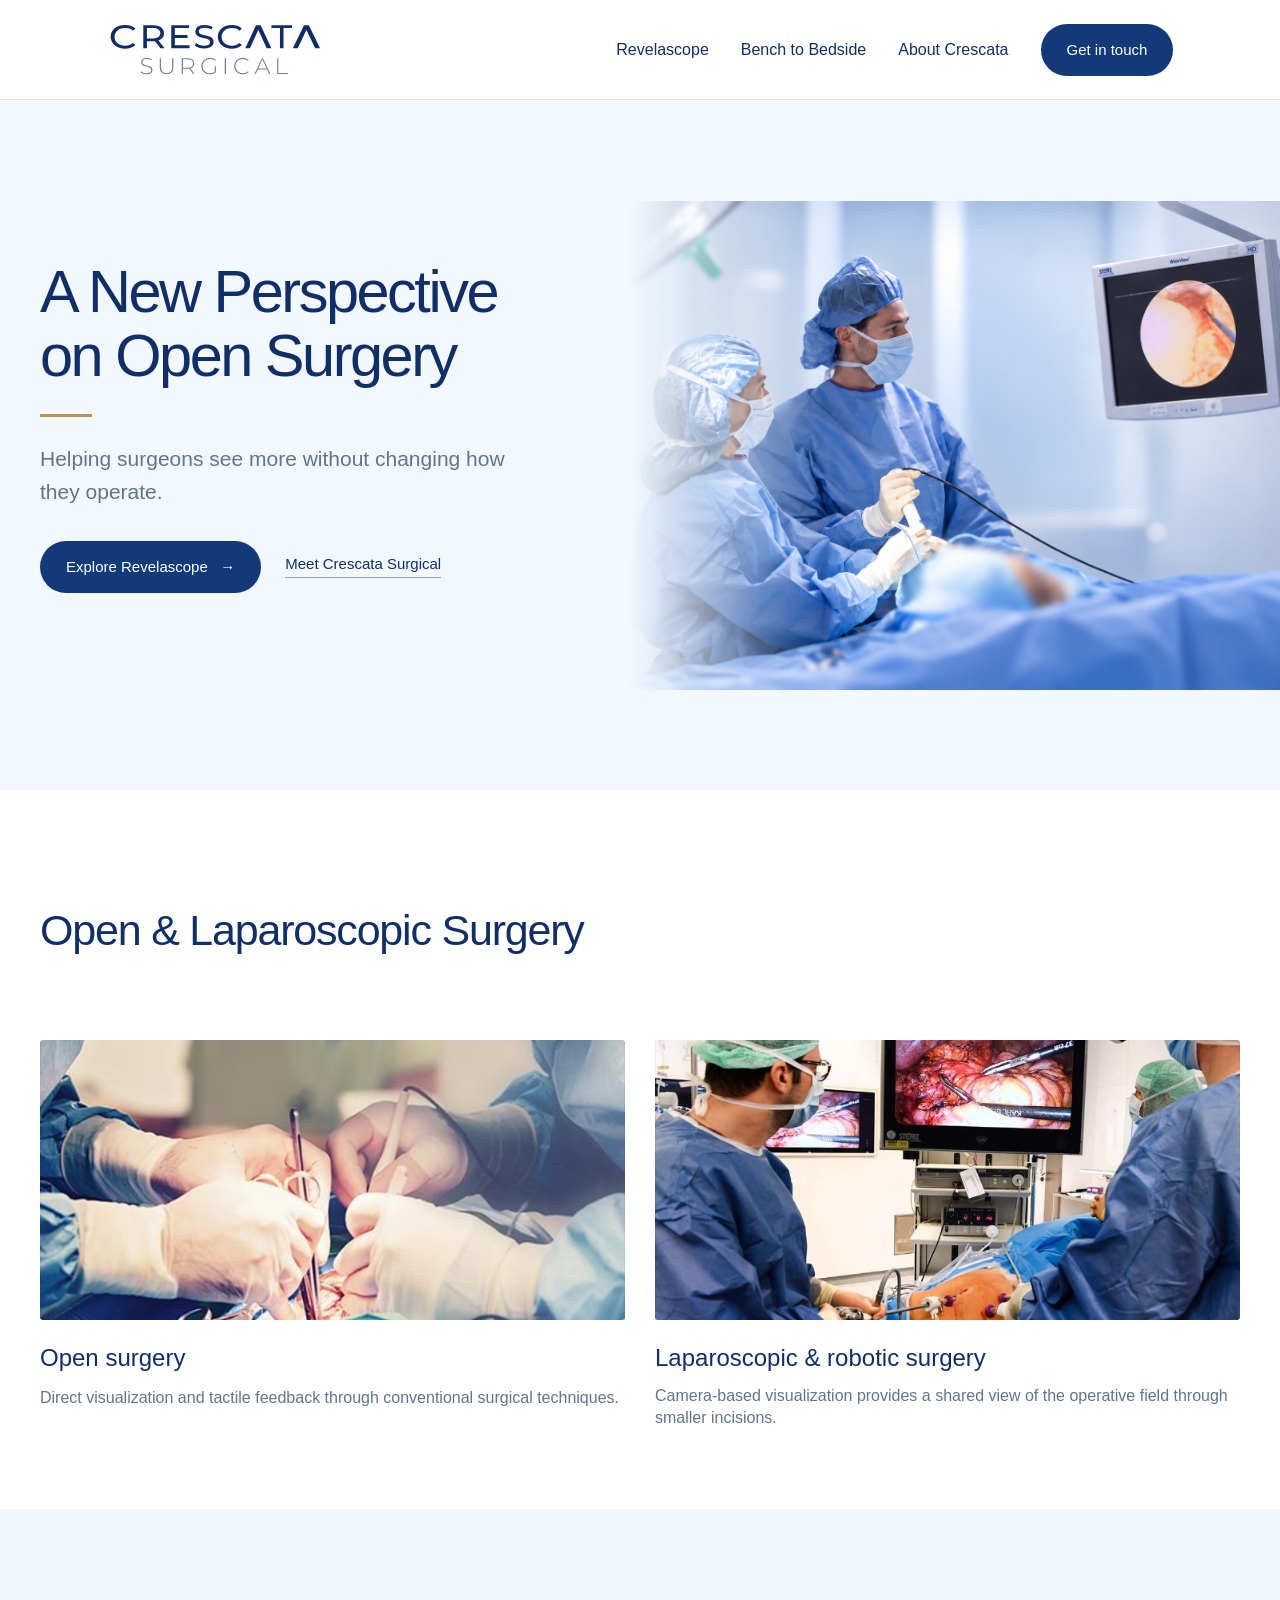
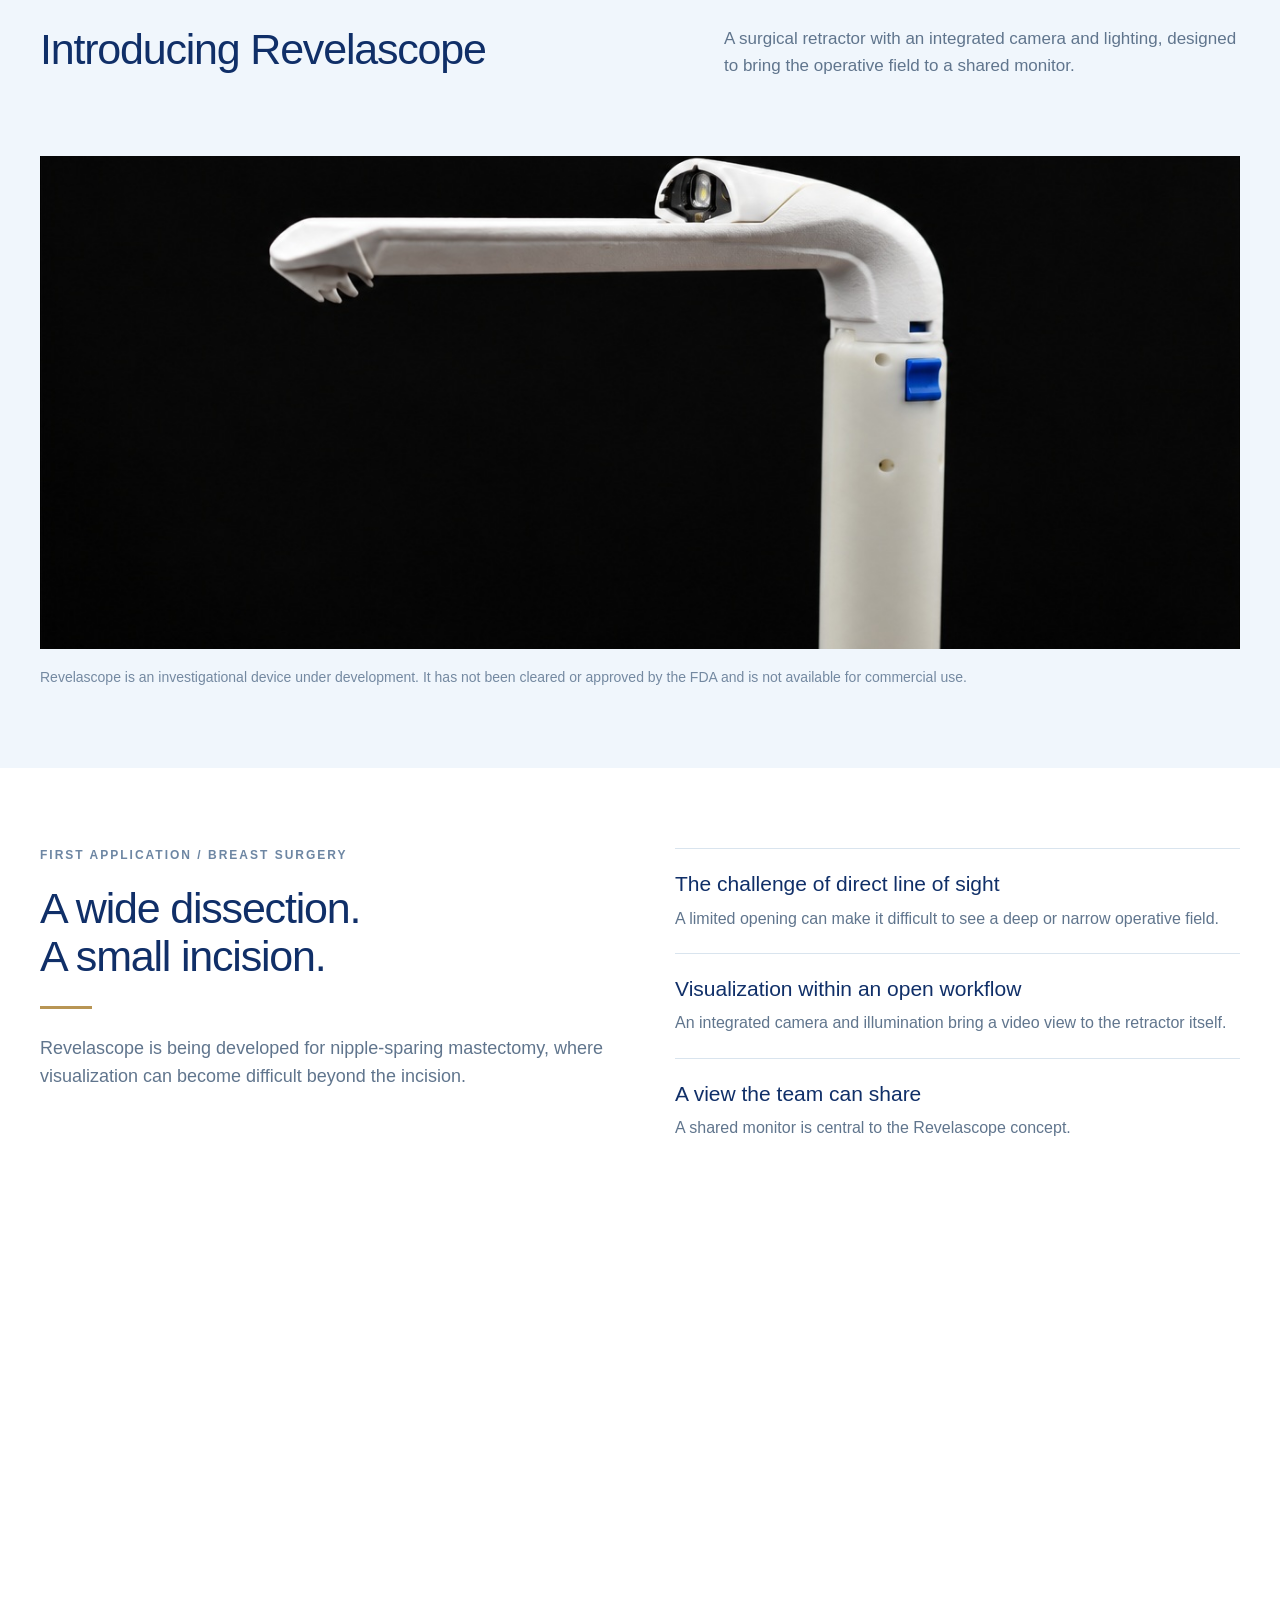
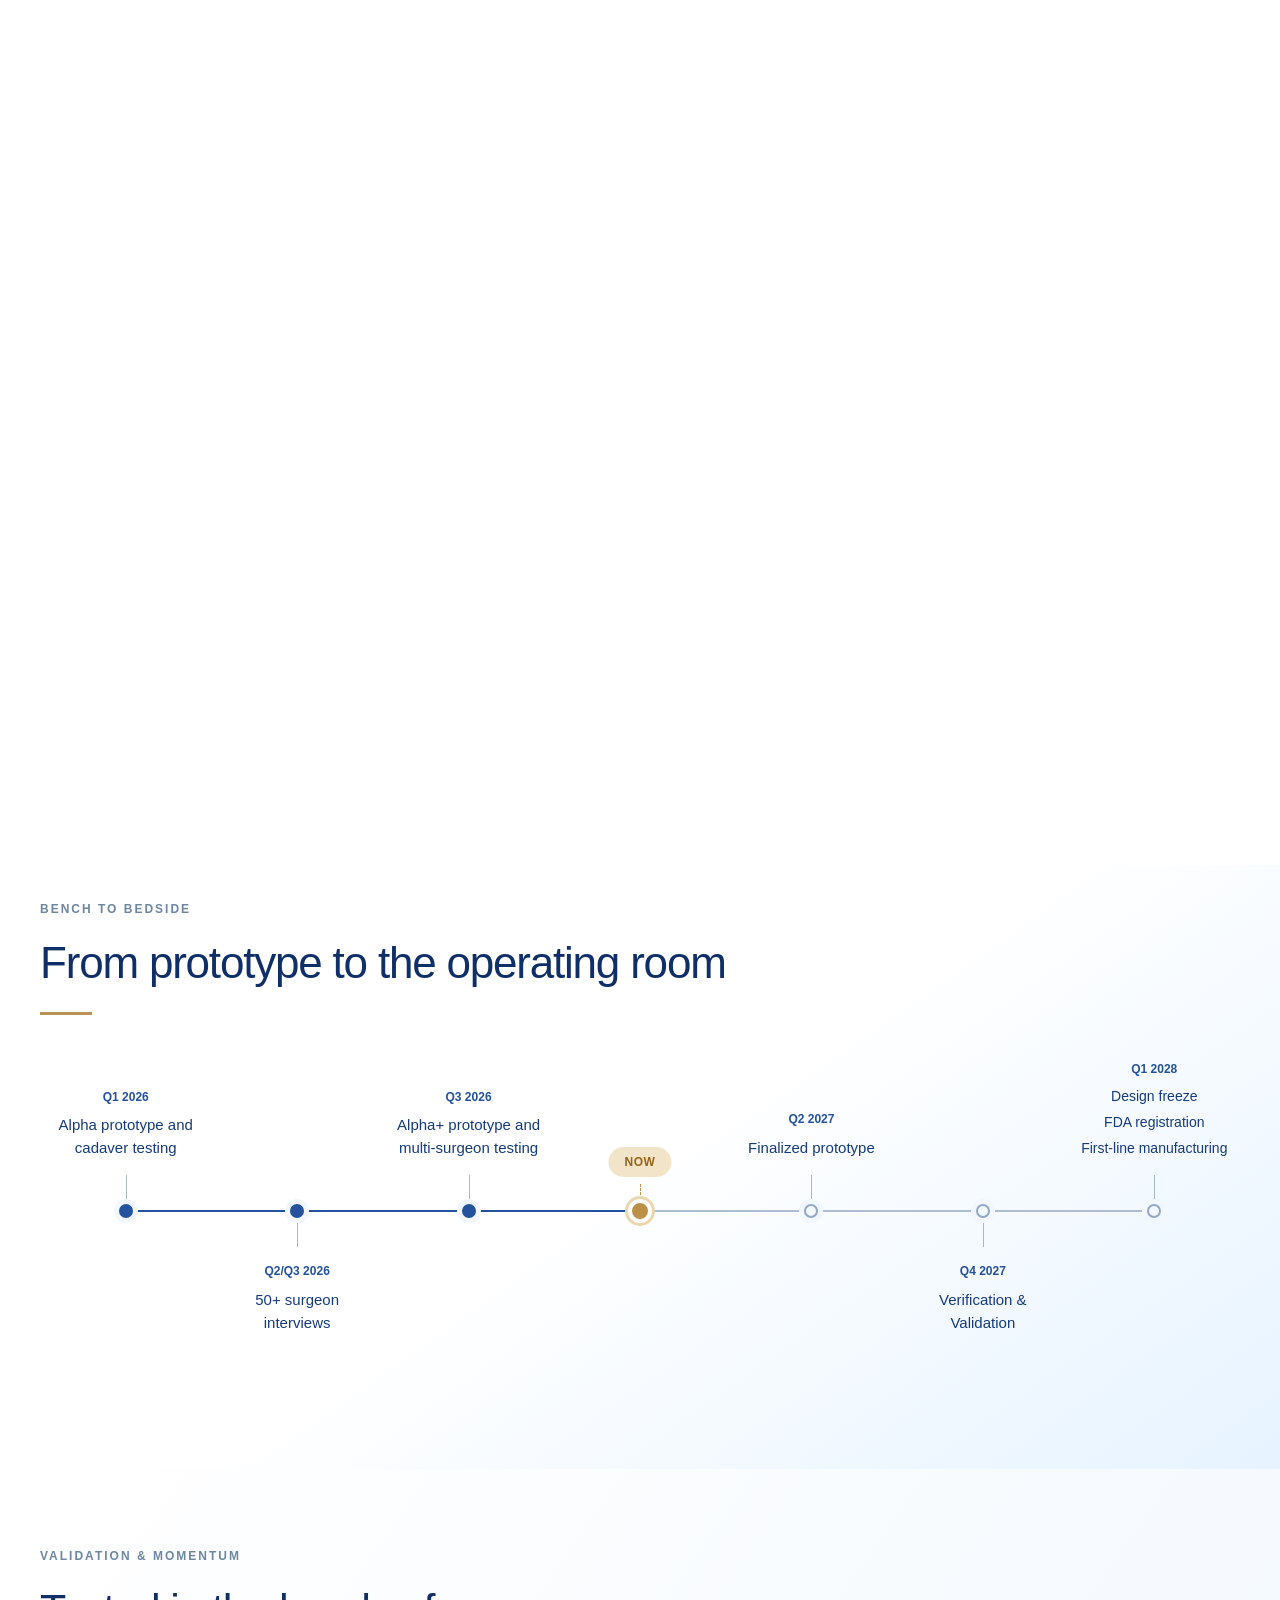
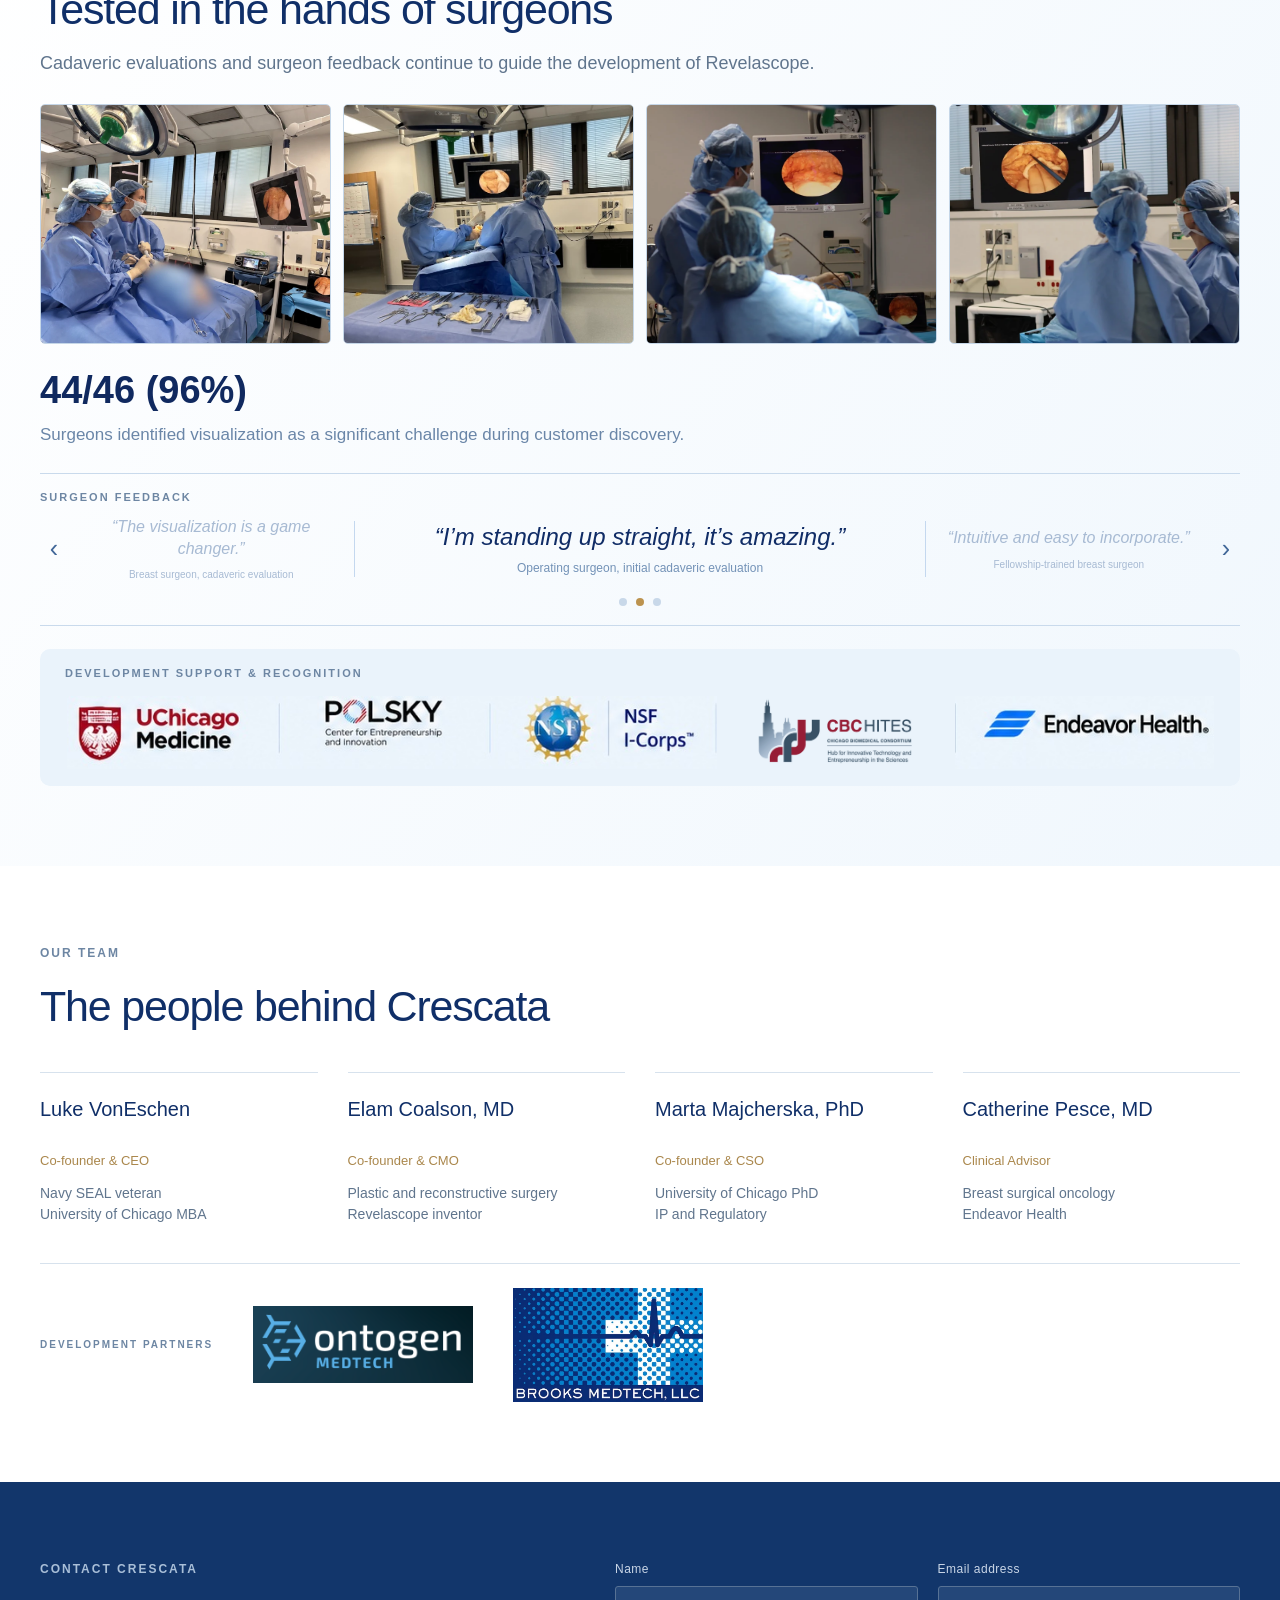
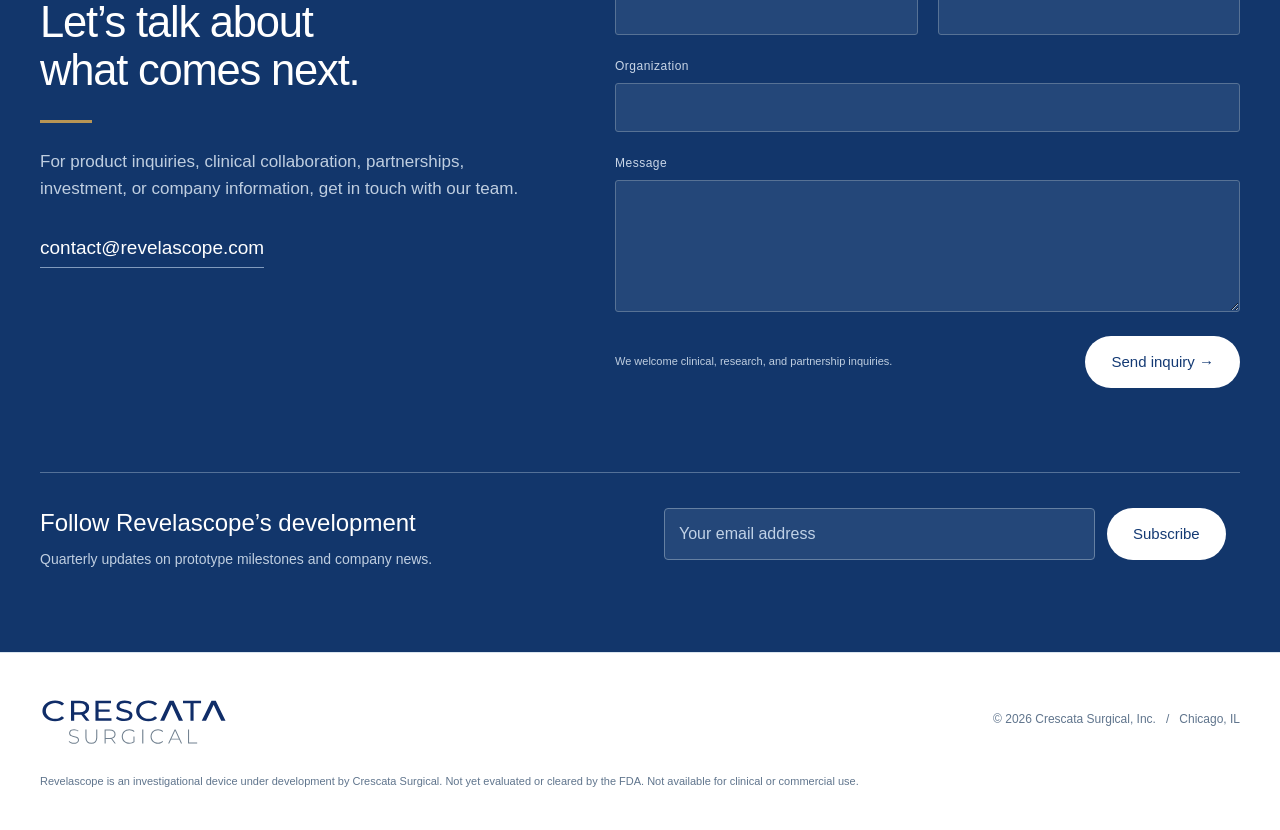
==== commit 3383c5b9: "Restore full hero image framing without cropping high-resolution asset" ====
--- a/index.html
+++ b/index.html
@@ -26,7 +26,7 @@
 </style></head><body><a class="skip-link" href="#main-content">Skip to content</a><main class="page" id="main-content">
 <header class="nav"><a aria-label="Crescata Surgical home" class="wordmark brand-logo" href="#home"><svg xmlns="http://www.w3.org/2000/svg" viewBox="0 0 830 210" aria-label="Crescata Surgical" role="img" style="display:block;width:100%;height:auto;background:none"><path fill="#102d68" fill-rule="evenodd" d="M151,90 L151,99 L150,99 L150,100 L135,100 L135,12 L183,12 L183,13 L189,13 L189,14 L196,15 L196,16 L200,17 L201,19 L203,19 L203,20 L204,20 L204,21 L210,26 L210,28 L211,28 L211,30 L212,30 L213,37 L214,37 L214,46 L213,46 L213,50 L212,50 L212,53 L211,53 L211,55 L209,56 L209,58 L208,58 L204,63 L202,63 L201,65 L194,67 L193,70 L194,70 L195,73 L199,76 L199,78 L202,80 L202,82 L205,84 L205,86 L208,88 L208,90 L211,92 L211,94 L214,96 L214,98 L215,98 L216,100 L198,100 L198,99 L194,96 L194,94 L190,91 L190,89 L187,87 L187,85 L186,85 L185,82 L182,80 L182,78 L180,77 L180,75 L178,74 L177,71 L151,71 L151,90 Z M653,26 L650,26 L650,25 L630,25 L630,26 L625,26 L625,12 L704,12 L704,25 L703,25 L703,26 L688,26 L688,25 L682,25 L682,26 L674,26 L674,25 L673,25 L673,26 L672,26 L672,98 L673,98 L672,100 L657,100 L657,99 L656,99 L656,26 L653,26 Z M336,42 L336,41 L335,41 L335,32 L336,32 L336,28 L337,28 L338,24 L339,24 L339,23 L340,23 L345,17 L347,17 L347,16 L350,15 L350,14 L353,14 L353,13 L356,13 L356,12 L360,12 L360,11 L378,11 L378,12 L383,12 L383,13 L386,13 L386,14 L389,14 L389,15 L392,15 L392,16 L398,18 L400,21 L399,21 L399,23 L396,25 L396,27 L395,27 L393,30 L390,30 L390,29 L388,29 L388,28 L386,28 L386,27 L384,27 L384,26 L381,26 L381,25 L378,25 L378,24 L374,24 L374,23 L364,23 L364,24 L357,25 L357,26 L352,30 L352,32 L351,32 L351,39 L352,39 L352,41 L353,41 L355,44 L357,44 L357,45 L359,45 L359,46 L362,46 L362,47 L365,47 L365,48 L370,48 L370,49 L374,49 L374,50 L378,50 L378,51 L381,51 L381,52 L387,53 L387,54 L393,56 L394,58 L396,58 L396,59 L400,62 L400,64 L401,64 L401,66 L402,66 L402,68 L403,68 L404,77 L403,77 L402,85 L401,85 L401,87 L399,88 L399,90 L398,90 L395,94 L393,94 L392,96 L390,96 L390,97 L388,97 L388,98 L386,98 L386,99 L383,99 L383,100 L378,100 L378,101 L358,101 L358,100 L353,100 L353,99 L346,98 L346,97 L344,97 L344,96 L342,96 L342,95 L340,95 L340,94 L334,92 L332,89 L333,89 L334,86 L339,82 L340,79 L342,79 L344,82 L346,82 L346,83 L348,83 L348,84 L350,84 L350,85 L352,85 L352,86 L355,86 L355,87 L364,88 L364,89 L373,89 L373,88 L378,88 L378,87 L382,86 L382,85 L387,81 L387,78 L388,78 L387,71 L386,71 L383,67 L381,67 L381,66 L379,66 L379,65 L376,65 L376,64 L373,64 L373,63 L369,63 L369,62 L365,62 L365,61 L357,60 L357,59 L354,59 L354,58 L351,58 L351,57 L345,55 L343,52 L340,51 L340,49 L338,48 L336,42 Z M511,23 L512,26 L511,26 L511,27 L510,27 L510,28 L509,28 L509,29 L508,29 L503,35 L502,35 L501,33 L499,33 L498,31 L496,31 L495,29 L491,28 L491,27 L488,27 L488,26 L485,26 L485,25 L480,25 L480,24 L468,24 L468,25 L463,25 L463,26 L457,27 L457,28 L453,29 L452,31 L450,31 L450,32 L449,32 L449,33 L448,33 L448,34 L442,39 L442,41 L441,41 L441,43 L440,43 L440,45 L439,45 L439,47 L438,47 L438,51 L437,51 L437,63 L438,63 L439,69 L440,69 L441,73 L443,74 L443,76 L444,76 L447,80 L449,80 L450,82 L452,82 L453,84 L458,85 L458,86 L461,86 L461,87 L465,87 L465,88 L482,88 L482,87 L486,87 L486,86 L492,85 L492,84 L496,83 L497,81 L499,81 L500,79 L504,78 L504,80 L505,80 L505,81 L511,86 L511,88 L512,88 L511,90 L509,90 L509,91 L506,92 L505,94 L503,94 L503,95 L501,95 L501,96 L499,96 L499,97 L497,97 L497,98 L494,98 L494,99 L485,100 L485,101 L478,101 L478,102 L469,102 L469,101 L461,101 L461,100 L456,100 L456,99 L452,99 L452,98 L450,98 L450,97 L447,97 L447,96 L443,95 L442,93 L438,92 L438,91 L437,91 L437,90 L436,90 L436,89 L435,89 L435,88 L434,88 L434,87 L428,82 L428,80 L426,79 L426,77 L425,77 L425,75 L424,75 L424,73 L423,73 L423,71 L422,71 L420,55 L421,55 L421,48 L422,48 L422,44 L423,44 L423,42 L424,42 L424,39 L425,39 L427,33 L429,32 L429,30 L430,30 L430,29 L431,29 L436,23 L438,23 L438,22 L441,21 L442,19 L444,19 L444,18 L446,18 L446,17 L448,17 L448,16 L450,16 L450,15 L452,15 L452,14 L459,13 L459,12 L464,12 L464,11 L483,11 L483,12 L492,13 L492,14 L495,14 L495,15 L498,15 L498,16 L504,18 L505,20 L507,20 L508,22 L511,23 Z M710,100 L707,100 L708,97 L709,97 L709,94 L710,94 L710,92 L711,92 L711,90 L712,90 L712,88 L713,88 L713,86 L714,86 L714,84 L715,84 L715,82 L716,82 L716,80 L717,80 L719,74 L721,73 L721,71 L722,71 L722,69 L723,69 L723,67 L724,67 L724,65 L725,65 L725,63 L726,63 L726,61 L727,61 L727,59 L728,59 L728,57 L729,57 L729,55 L730,55 L730,53 L731,53 L731,51 L732,51 L732,49 L733,49 L733,47 L734,47 L734,45 L735,45 L735,43 L736,43 L736,41 L737,41 L737,39 L738,39 L738,37 L739,37 L739,35 L740,35 L740,33 L741,33 L741,31 L742,31 L742,29 L743,29 L743,27 L744,27 L744,25 L745,25 L745,23 L746,23 L746,20 L747,20 L747,18 L748,18 L750,12 L767,12 L768,15 L769,15 L769,17 L770,17 L770,19 L771,19 L771,21 L772,21 L772,23 L773,23 L773,26 L774,26 L774,28 L776,29 L776,31 L777,31 L777,33 L778,33 L778,35 L779,35 L779,37 L780,37 L780,39 L781,39 L781,41 L782,41 L782,43 L783,43 L783,45 L784,45 L784,47 L785,47 L785,49 L786,49 L786,51 L787,51 L787,53 L788,53 L788,55 L789,55 L789,57 L790,57 L790,59 L791,59 L791,61 L792,61 L792,63 L793,63 L793,65 L794,65 L794,67 L795,67 L795,69 L796,69 L796,71 L797,71 L797,73 L798,73 L798,75 L799,75 L801,81 L803,82 L803,84 L804,84 L804,86 L805,86 L805,88 L806,88 L806,90 L807,90 L807,92 L808,92 L808,94 L809,94 L811,100 L793,100 L793,98 L792,98 L792,96 L791,96 L791,94 L790,94 L790,92 L789,92 L789,90 L788,90 L788,88 L787,88 L787,86 L786,86 L786,84 L785,84 L785,82 L784,82 L784,80 L783,80 L783,78 L782,78 L782,76 L781,76 L781,74 L780,74 L780,72 L779,72 L779,69 L777,68 L777,66 L776,66 L776,64 L775,64 L775,62 L774,62 L774,60 L773,60 L773,58 L772,58 L772,56 L771,56 L771,54 L770,54 L770,51 L768,50 L768,47 L767,47 L767,45 L766,45 L766,43 L765,43 L765,41 L764,41 L764,39 L763,39 L763,37 L762,37 L762,35 L761,35 L761,33 L760,33 L759,30 L757,31 L757,33 L756,33 L756,35 L755,35 L755,37 L754,37 L754,39 L753,39 L753,42 L752,42 L752,44 L751,44 L751,46 L750,46 L750,48 L749,48 L749,50 L748,50 L748,52 L747,52 L747,54 L746,54 L746,56 L745,56 L745,58 L744,58 L744,60 L743,60 L743,62 L742,62 L742,64 L741,64 L741,66 L740,66 L740,68 L739,68 L739,70 L738,70 L738,72 L737,72 L737,74 L736,74 L736,76 L735,76 L735,78 L734,78 L734,80 L733,80 L733,82 L732,82 L732,85 L731,85 L729,91 L727,92 L727,94 L726,94 L726,96 L725,96 L725,99 L724,99 L724,100 L710,100 Z M540,100 L525,100 L525,99 L526,99 L527,94 L529,93 L530,88 L531,88 L531,86 L532,86 L534,80 L536,79 L536,77 L537,77 L537,75 L538,75 L538,72 L539,72 L539,70 L540,70 L540,68 L541,68 L541,66 L542,66 L542,64 L543,64 L543,62 L544,62 L544,60 L545,60 L545,58 L546,58 L546,56 L547,56 L547,54 L548,54 L548,52 L549,52 L549,50 L550,50 L550,48 L551,48 L551,46 L552,46 L552,44 L553,44 L553,42 L554,42 L554,39 L555,39 L555,37 L556,37 L556,35 L557,35 L557,33 L558,33 L558,31 L559,31 L559,29 L560,29 L560,27 L561,27 L561,25 L562,25 L562,23 L563,23 L563,21 L564,21 L564,18 L565,18 L567,12 L584,12 L584,14 L585,14 L585,16 L586,16 L586,18 L587,18 L587,21 L588,21 L588,23 L589,23 L589,25 L590,25 L590,27 L591,27 L591,29 L592,29 L592,31 L593,31 L593,33 L594,33 L594,35 L595,35 L595,37 L596,37 L596,39 L597,39 L597,41 L598,41 L598,43 L599,43 L599,46 L600,46 L600,48 L601,48 L601,50 L602,50 L602,52 L603,52 L603,54 L604,54 L604,56 L605,56 L605,58 L606,58 L606,60 L607,60 L607,62 L608,62 L608,64 L609,64 L609,66 L610,66 L610,68 L611,68 L611,70 L612,70 L612,72 L613,72 L613,74 L614,74 L614,76 L615,76 L615,78 L616,78 L616,80 L617,80 L617,82 L618,82 L618,85 L619,85 L619,87 L620,87 L620,89 L621,89 L621,91 L622,91 L622,93 L623,93 L623,95 L624,95 L624,97 L625,97 L625,100 L608,100 L608,98 L607,98 L607,96 L606,96 L606,94 L605,94 L605,92 L604,92 L604,90 L603,90 L603,87 L602,87 L602,85 L601,85 L601,83 L600,83 L600,81 L599,81 L599,79 L598,79 L598,77 L597,77 L597,75 L596,75 L596,72 L595,72 L595,70 L594,70 L594,68 L593,68 L593,66 L592,66 L592,64 L591,64 L591,62 L590,62 L590,60 L589,60 L589,58 L588,58 L588,55 L587,55 L587,53 L586,53 L586,51 L585,51 L585,49 L584,49 L584,47 L583,47 L583,45 L582,45 L582,43 L581,43 L581,40 L580,40 L580,38 L579,38 L579,36 L578,36 L576,30 L574,31 L574,33 L573,33 L573,35 L572,35 L572,38 L571,38 L571,40 L570,40 L570,42 L569,42 L569,44 L568,44 L568,47 L567,47 L567,49 L566,49 L566,51 L565,51 L565,53 L564,53 L564,55 L563,55 L563,57 L562,57 L562,59 L561,59 L561,61 L560,61 L560,63 L559,63 L559,65 L558,65 L558,67 L557,67 L557,70 L556,70 L556,72 L555,72 L555,74 L554,74 L554,76 L553,76 L553,78 L552,78 L552,80 L551,80 L551,82 L550,82 L550,84 L549,84 L549,86 L548,86 L548,88 L547,88 L547,90 L546,90 L546,93 L545,93 L543,99 L540,100 Z M242,97 L242,12 L312,12 L312,25 L258,25 L258,49 L304,49 L304,61 L259,61 L259,62 L258,62 L258,87 L312,87 L312,100 L242,100 L242,97 Z M87,15 L90,15 L90,16 L92,16 L92,17 L98,19 L99,21 L101,21 L102,23 L105,24 L105,25 L100,29 L100,31 L99,31 L96,35 L94,35 L93,33 L91,33 L90,31 L88,31 L88,30 L85,29 L85,28 L82,28 L82,27 L80,27 L80,26 L76,26 L76,25 L71,25 L71,24 L59,24 L59,25 L50,26 L50,27 L48,27 L48,28 L46,28 L46,29 L40,31 L40,32 L39,32 L39,33 L38,33 L38,34 L32,39 L32,41 L30,42 L29,47 L28,47 L28,50 L27,50 L27,62 L28,62 L28,66 L29,66 L31,72 L33,73 L33,75 L34,75 L38,80 L40,80 L41,82 L43,82 L43,83 L45,83 L45,84 L47,84 L47,85 L49,85 L49,86 L56,87 L56,88 L74,88 L74,87 L82,86 L82,85 L84,85 L84,84 L90,82 L90,81 L93,80 L94,78 L96,78 L96,79 L99,81 L99,83 L100,83 L105,89 L102,90 L101,92 L99,92 L98,94 L96,94 L96,95 L94,95 L94,96 L91,96 L91,97 L89,97 L89,98 L82,99 L82,100 L77,100 L77,101 L68,101 L68,102 L52,101 L52,100 L44,99 L44,98 L41,98 L41,97 L39,97 L39,96 L36,96 L36,95 L34,95 L33,93 L31,93 L31,92 L29,92 L28,90 L26,90 L26,89 L25,89 L25,88 L19,83 L19,81 L17,80 L17,78 L15,77 L15,75 L14,75 L14,73 L13,73 L13,70 L12,70 L12,67 L11,67 L11,61 L10,61 L10,53 L11,53 L12,43 L13,43 L13,41 L14,41 L16,35 L18,34 L18,32 L23,28 L23,26 L25,26 L25,25 L26,25 L29,21 L31,21 L32,19 L34,19 L34,18 L36,18 L36,17 L38,17 L38,16 L41,16 L41,15 L43,15 L43,14 L50,13 L50,12 L55,12 L55,11 L75,11 L75,12 L80,12 L80,13 L84,13 L84,14 L87,14 L87,15 Z M177,57 L185,57 L185,56 L188,56 L188,55 L190,55 L191,53 L193,53 L193,52 L195,51 L195,49 L196,49 L196,47 L197,47 L197,43 L198,43 L198,39 L197,39 L197,36 L196,36 L195,32 L194,32 L192,29 L188,28 L188,27 L180,26 L180,25 L151,25 L151,57 L177,57 Z"/><path fill="#71808f" fill-rule="evenodd" d="M412,192 L411,192 L410,194 L404,196 L404,197 L401,197 L401,198 L398,198 L398,199 L393,199 L393,200 L383,200 L383,199 L378,199 L378,198 L375,198 L375,197 L371,196 L370,194 L368,194 L368,193 L363,189 L363,187 L361,186 L361,184 L360,184 L360,182 L359,182 L359,180 L358,180 L358,177 L357,177 L357,161 L358,161 L358,158 L359,158 L359,156 L360,156 L362,150 L363,150 L363,149 L364,149 L369,143 L371,143 L372,141 L377,140 L377,139 L379,139 L379,138 L385,138 L385,137 L397,138 L397,139 L400,139 L400,140 L402,140 L402,141 L408,143 L408,144 L410,145 L410,147 L409,147 L406,151 L405,151 L404,149 L398,147 L398,146 L391,145 L391,144 L385,144 L385,145 L378,146 L377,148 L375,148 L374,150 L372,150 L371,153 L368,155 L368,157 L367,157 L367,159 L366,159 L366,162 L365,162 L364,172 L365,172 L365,176 L366,176 L366,179 L367,179 L368,183 L369,183 L370,186 L373,187 L375,190 L380,191 L380,192 L384,192 L384,193 L394,193 L394,192 L398,192 L398,191 L400,191 L400,190 L403,190 L403,189 L405,188 L405,174 L390,174 L390,173 L389,173 L389,168 L390,168 L390,167 L412,167 L412,173 L413,173 L413,180 L412,180 L412,183 L413,183 L413,191 L412,191 L412,192 Z M612,179 L613,179 L613,181 L614,181 L614,183 L615,183 L615,185 L616,185 L616,188 L617,188 L617,190 L618,190 L618,192 L619,192 L619,195 L620,195 L621,199 L614,199 L614,198 L613,198 L613,196 L612,196 L612,194 L611,194 L611,192 L610,192 L610,190 L609,190 L609,188 L608,188 L608,185 L607,185 L606,183 L575,183 L574,186 L573,186 L573,188 L572,188 L572,190 L571,190 L571,193 L570,193 L568,199 L560,199 L560,197 L562,196 L562,193 L563,193 L563,191 L564,191 L564,189 L565,189 L565,186 L566,186 L566,184 L567,184 L567,182 L568,182 L568,180 L569,180 L569,178 L570,178 L570,175 L571,175 L571,173 L572,173 L572,171 L573,171 L573,168 L574,168 L574,166 L575,166 L575,164 L576,164 L576,162 L577,162 L577,160 L578,160 L578,158 L579,158 L579,155 L580,155 L580,153 L581,153 L581,151 L582,151 L582,149 L583,149 L583,147 L584,147 L584,145 L585,145 L585,142 L586,142 L587,138 L594,138 L594,139 L595,139 L596,144 L597,144 L597,146 L598,146 L598,148 L599,148 L599,150 L600,150 L600,153 L601,153 L601,155 L602,155 L602,157 L603,157 L603,159 L604,159 L604,161 L605,161 L605,164 L606,164 L606,166 L607,166 L607,168 L608,168 L608,170 L609,170 L609,172 L610,172 L610,174 L611,174 L612,179 Z M595,176 L603,176 L603,174 L602,174 L601,169 L600,169 L600,167 L599,167 L599,165 L598,165 L598,163 L597,163 L597,160 L596,160 L596,158 L595,158 L595,156 L594,156 L594,153 L592,152 L592,149 L590,148 L590,149 L589,149 L589,152 L588,152 L588,154 L587,154 L587,156 L586,156 L586,158 L585,158 L585,160 L584,160 L584,163 L583,163 L583,165 L582,165 L582,167 L581,167 L581,170 L580,170 L578,176 L595,176 Z M309,145 L289,145 L289,170 L312,170 L312,169 L315,169 L316,167 L318,167 L318,166 L320,165 L321,160 L322,160 L322,154 L321,154 L320,150 L319,150 L318,148 L316,148 L315,146 L309,145 Z M491,166 L492,177 L493,177 L493,179 L494,179 L496,185 L497,185 L500,189 L502,189 L503,191 L510,192 L510,193 L520,193 L520,192 L523,192 L523,191 L529,189 L532,185 L534,185 L538,190 L537,190 L534,194 L532,194 L531,196 L529,196 L529,197 L527,197 L527,198 L524,198 L524,199 L519,199 L519,200 L505,199 L505,198 L502,198 L502,197 L496,195 L496,194 L495,194 L495,193 L494,193 L494,192 L488,187 L488,185 L487,185 L487,183 L486,183 L486,181 L485,181 L485,178 L484,178 L484,172 L483,172 L483,166 L484,166 L484,160 L485,160 L485,157 L486,157 L488,151 L489,151 L489,150 L492,148 L492,146 L495,145 L497,142 L499,142 L499,141 L501,141 L501,140 L503,140 L503,139 L506,139 L506,138 L513,138 L513,137 L516,137 L516,138 L523,138 L523,139 L526,139 L526,140 L531,141 L532,143 L534,143 L534,144 L538,147 L538,148 L536,148 L533,152 L532,152 L530,149 L528,149 L527,147 L522,146 L522,145 L518,145 L518,144 L507,145 L507,146 L501,148 L501,149 L496,153 L496,155 L495,155 L495,157 L494,157 L494,159 L493,159 L493,162 L492,162 L492,166 L491,166 Z M161,187 L161,186 L162,186 L162,180 L161,180 L161,178 L160,178 L158,175 L156,175 L156,174 L154,174 L154,173 L150,173 L150,172 L146,172 L146,171 L142,171 L142,170 L136,169 L136,168 L134,168 L133,166 L131,166 L130,163 L128,162 L128,159 L127,159 L127,149 L128,149 L129,145 L130,145 L133,141 L135,141 L135,140 L137,140 L137,139 L139,139 L139,138 L146,138 L146,137 L149,137 L149,138 L156,138 L156,139 L159,139 L159,140 L161,140 L161,141 L163,141 L163,142 L165,142 L165,143 L167,144 L167,146 L164,148 L164,150 L162,150 L161,148 L159,148 L159,147 L157,147 L157,146 L155,146 L155,145 L151,145 L151,144 L140,145 L140,146 L138,146 L138,147 L136,148 L136,150 L135,150 L135,158 L136,158 L137,161 L139,161 L139,162 L141,162 L141,163 L148,164 L148,165 L152,165 L152,166 L155,166 L155,167 L158,167 L158,168 L163,169 L163,170 L168,174 L168,176 L169,176 L170,184 L169,184 L169,188 L168,188 L167,192 L166,192 L163,196 L161,196 L161,197 L159,197 L159,198 L157,198 L157,199 L152,199 L152,200 L139,199 L139,198 L133,197 L133,196 L131,196 L130,194 L128,194 L127,192 L125,192 L125,190 L127,189 L128,186 L130,186 L130,187 L132,187 L133,189 L135,189 L135,190 L137,190 L137,191 L139,191 L139,192 L142,192 L142,193 L154,193 L154,192 L158,191 L161,187 Z M287,138 L312,138 L312,139 L316,139 L316,140 L322,142 L323,144 L325,144 L325,146 L327,147 L328,152 L329,152 L329,164 L328,164 L327,168 L326,168 L323,172 L321,172 L320,174 L315,175 L315,177 L318,179 L318,181 L319,181 L319,182 L321,183 L321,185 L324,187 L324,189 L325,189 L326,192 L329,194 L329,196 L331,197 L331,199 L322,199 L322,197 L319,195 L319,193 L316,191 L316,189 L314,188 L314,186 L312,185 L312,183 L309,181 L309,179 L308,179 L307,177 L289,177 L289,199 L282,199 L282,138 L287,138 Z M249,181 L246,190 L245,190 L240,196 L238,196 L238,197 L236,197 L236,198 L233,198 L233,199 L228,199 L228,200 L214,199 L214,198 L208,196 L207,194 L205,194 L205,192 L202,190 L202,188 L201,188 L201,186 L200,186 L200,184 L199,184 L199,179 L198,179 L198,138 L205,138 L205,139 L206,139 L206,140 L205,140 L205,174 L206,174 L206,181 L207,181 L207,184 L208,184 L208,186 L209,186 L213,191 L215,191 L215,192 L219,192 L219,193 L228,193 L228,192 L232,192 L232,191 L234,191 L235,189 L237,189 L238,186 L240,185 L240,183 L241,183 L241,179 L242,179 L242,138 L249,138 L249,139 L250,139 L250,177 L249,177 L249,181 Z M655,170 L655,192 L687,192 L687,199 L648,199 L648,198 L647,198 L647,139 L648,139 L648,138 L654,138 L654,139 L655,139 L655,170 Z M453,142 L453,148 L452,148 L452,167 L453,167 L453,177 L452,177 L452,185 L453,185 L453,189 L452,189 L452,192 L453,192 L453,198 L452,198 L452,199 L445,199 L445,138 L452,138 L452,139 L453,139 L452,142 L453,142 Z"/></svg></a><button aria-controls="site-navigation" aria-expanded="false" class="menu-toggle" type="button">Menu</button><nav aria-label="Main navigation" class="navlinks" id="site-navigation"><a href="#revelascope">Revelascope</a><a href="#progress">Bench to Bedside</a><a href="#about">About Crescata</a><a class="button" href="#contact">Get in touch</a></nav></header>
 
-<section class="hero" id="home"><div class="heroimage" style="background-image:url(intro-page-photo.png);background-size:cover;background-position:center"></div><div class="herocopy"><div style="height:36px"></div><h1>A New Perspective<br/>on Open Surgery</h1><div class="gold"></div><p>Helping surgeons see more without changing how they operate.</p><div class="herolinks"><a class="button" href="#revelascope">Explore Revelascope   →</a><a class="textlink" href="#about">Meet Crescata Surgical</a></div></div></section>
+<section class="hero" id="home"><div class="heroimage" style="background-image:url(intro-page-photo.png);background-size:contain;background-repeat:no-repeat;background-position:center"></div><div class="herocopy"><div style="height:36px"></div><h1>A New Perspective<br/>on Open Surgery</h1><div class="gold"></div><p>Helping surgeons see more without changing how they operate.</p><div class="herolinks"><a class="button" href="#revelascope">Explore Revelascope   →</a><a class="textlink" href="#about">Meet Crescata Surgical</a></div></div></section>
 
 
 <section class="problem" id="visualization"><div class="inner"><div style="height:36px"></div><div class="sectionhead"><h2>Open &amp; Laparoscopic Surgery</h2></div><div class="modalities"><div class="modality"><div class="photocrop openphoto" style="background-image:url(design-02.jpg);background-size:cover;background-position:center"></div><h3>Open surgery</h3><p>Direct visualization and tactile feedback through conventional surgical techniques.</p></div><div class="modality"><div class="photocrop lapphoto" style="background-image:url(design-03.jpg);background-size:cover;background-position:center"></div><h3>Laparoscopic &amp; robotic surgery</h3><p>Camera-based visualization provides a shared view of the operative field through smaller incisions.</p></div></div></div></section>
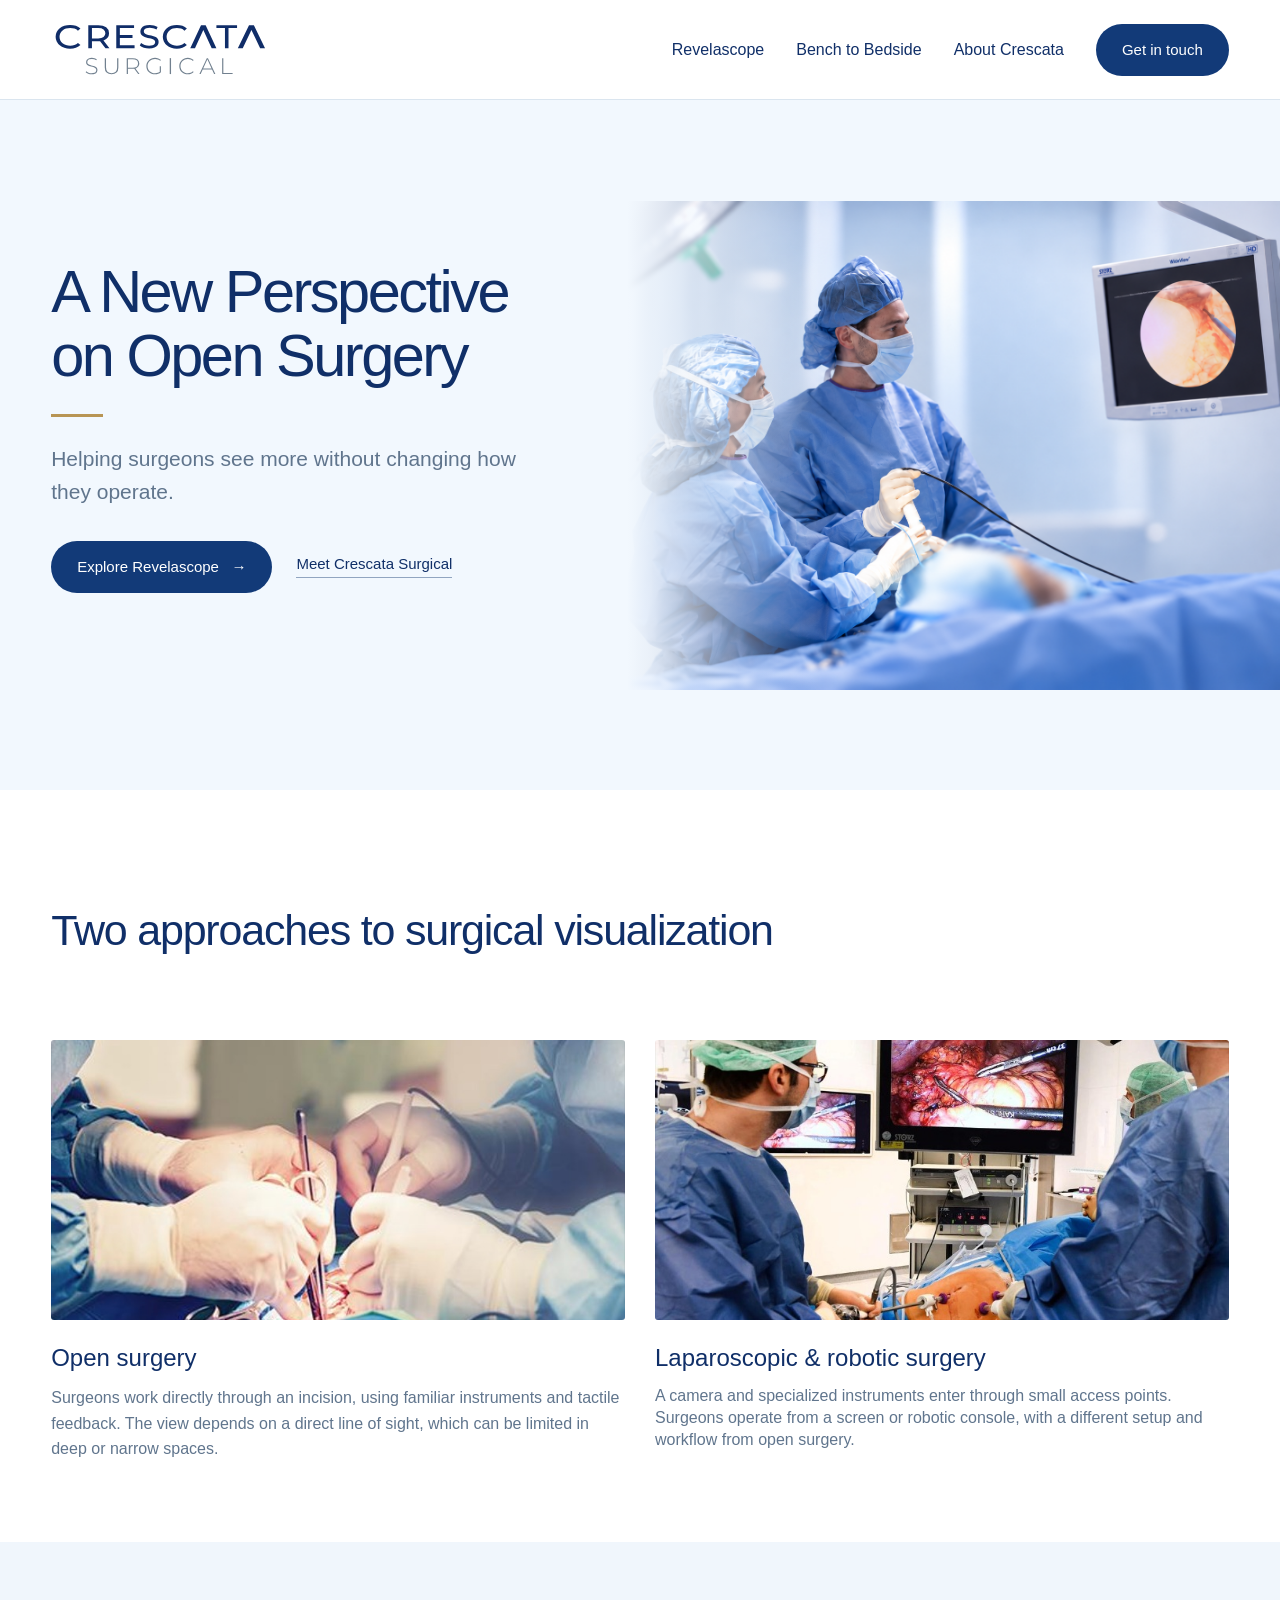
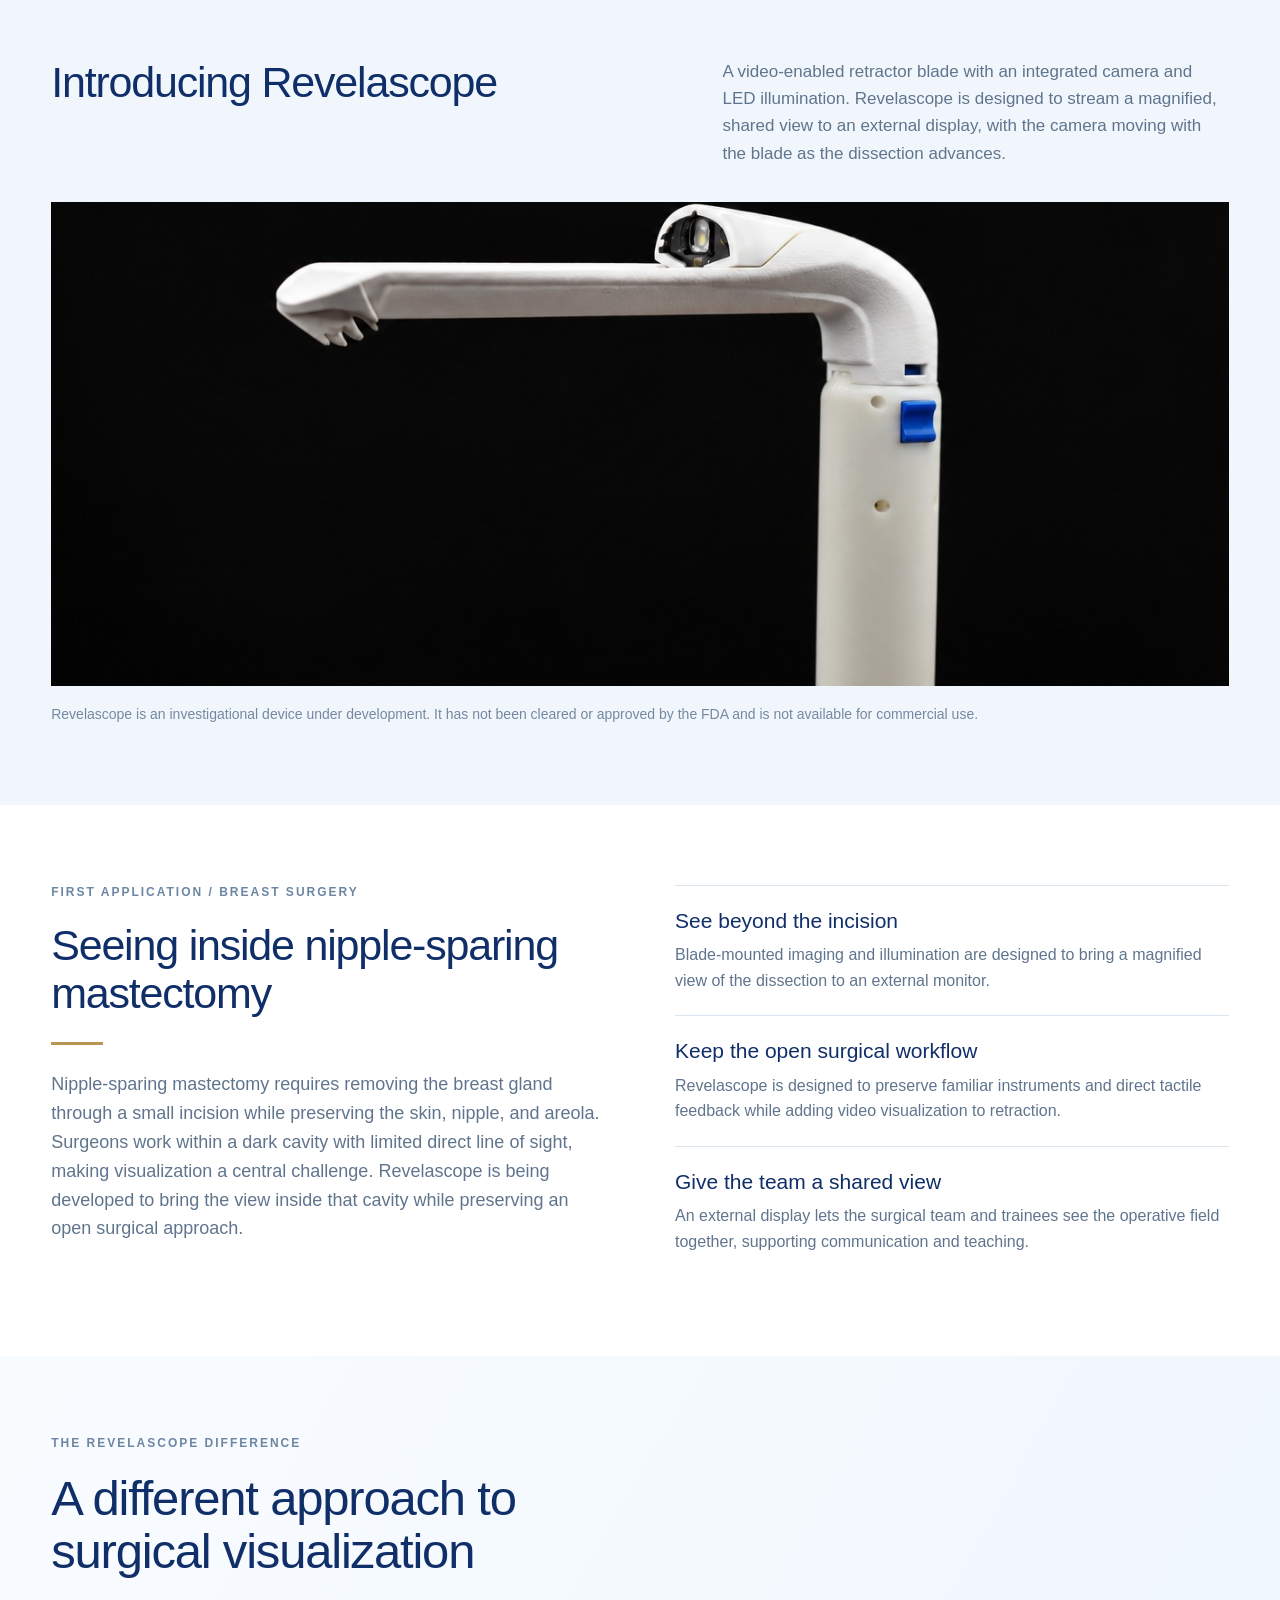
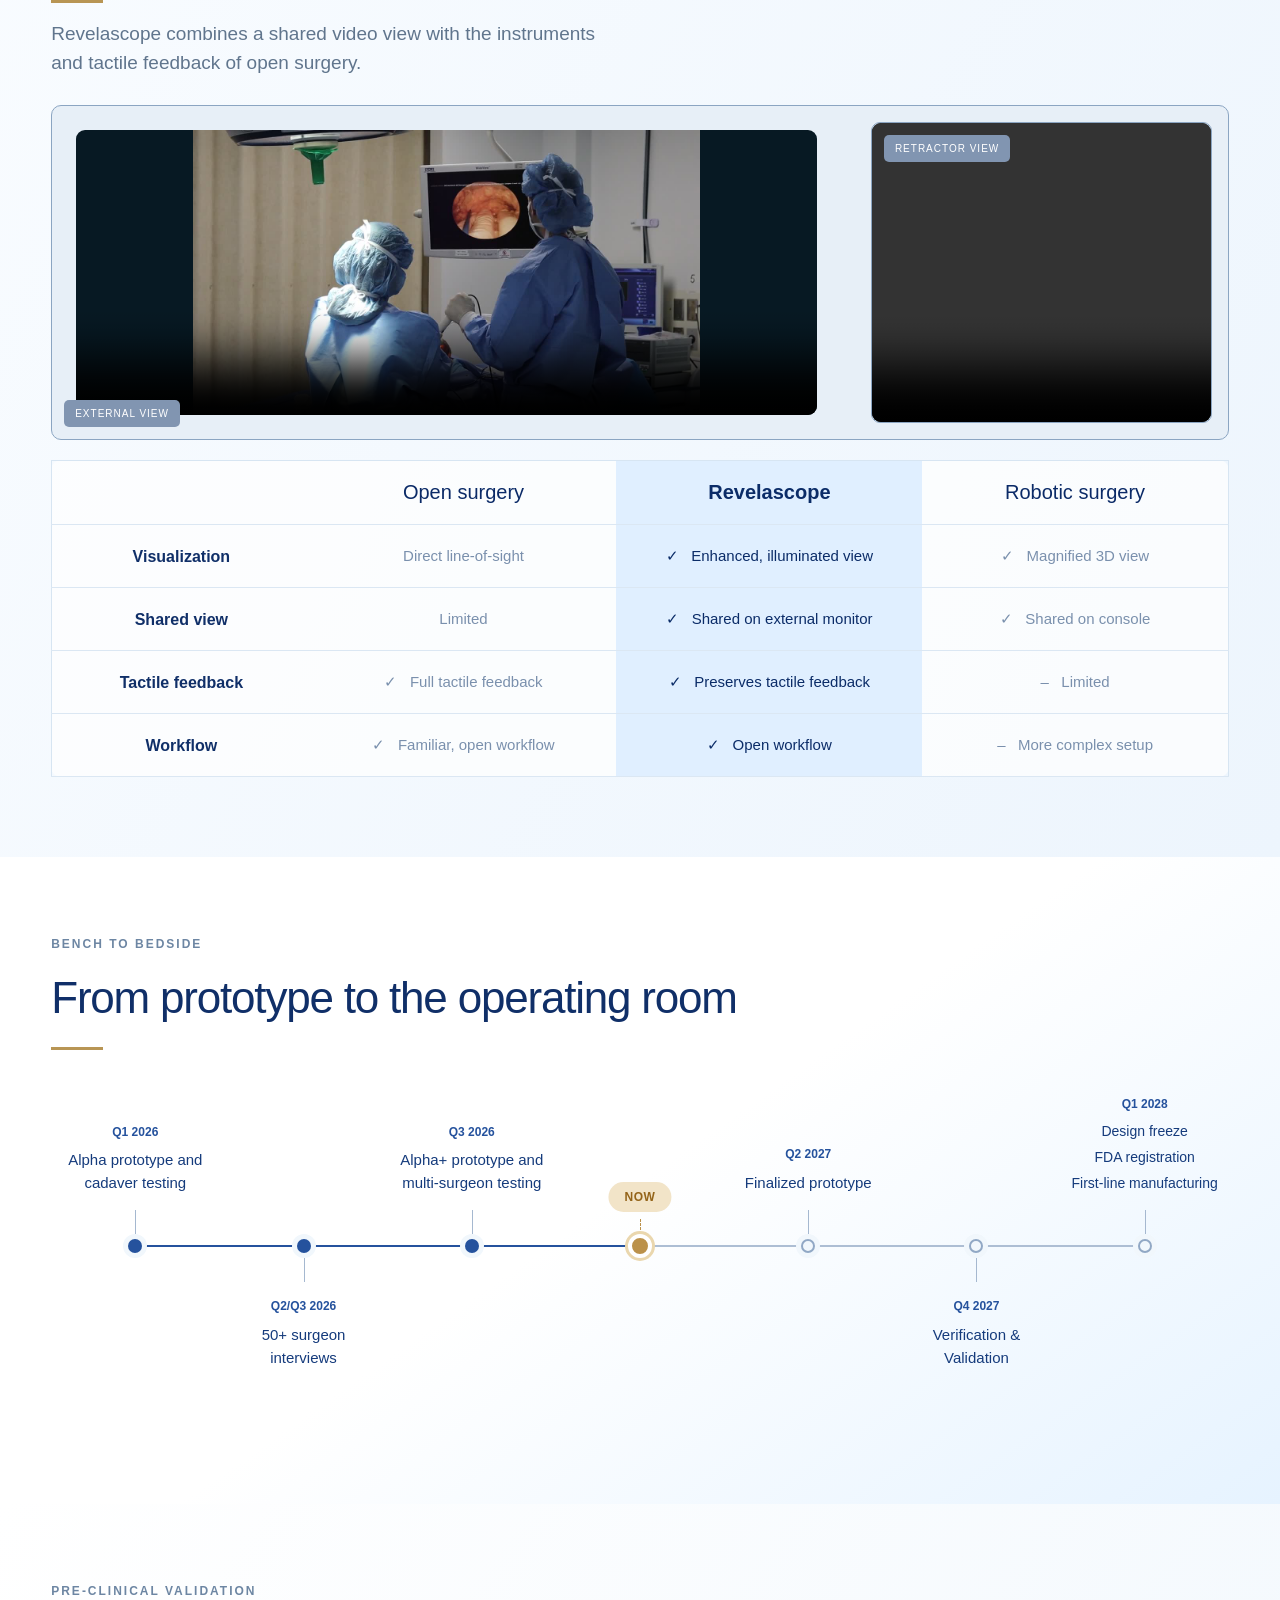
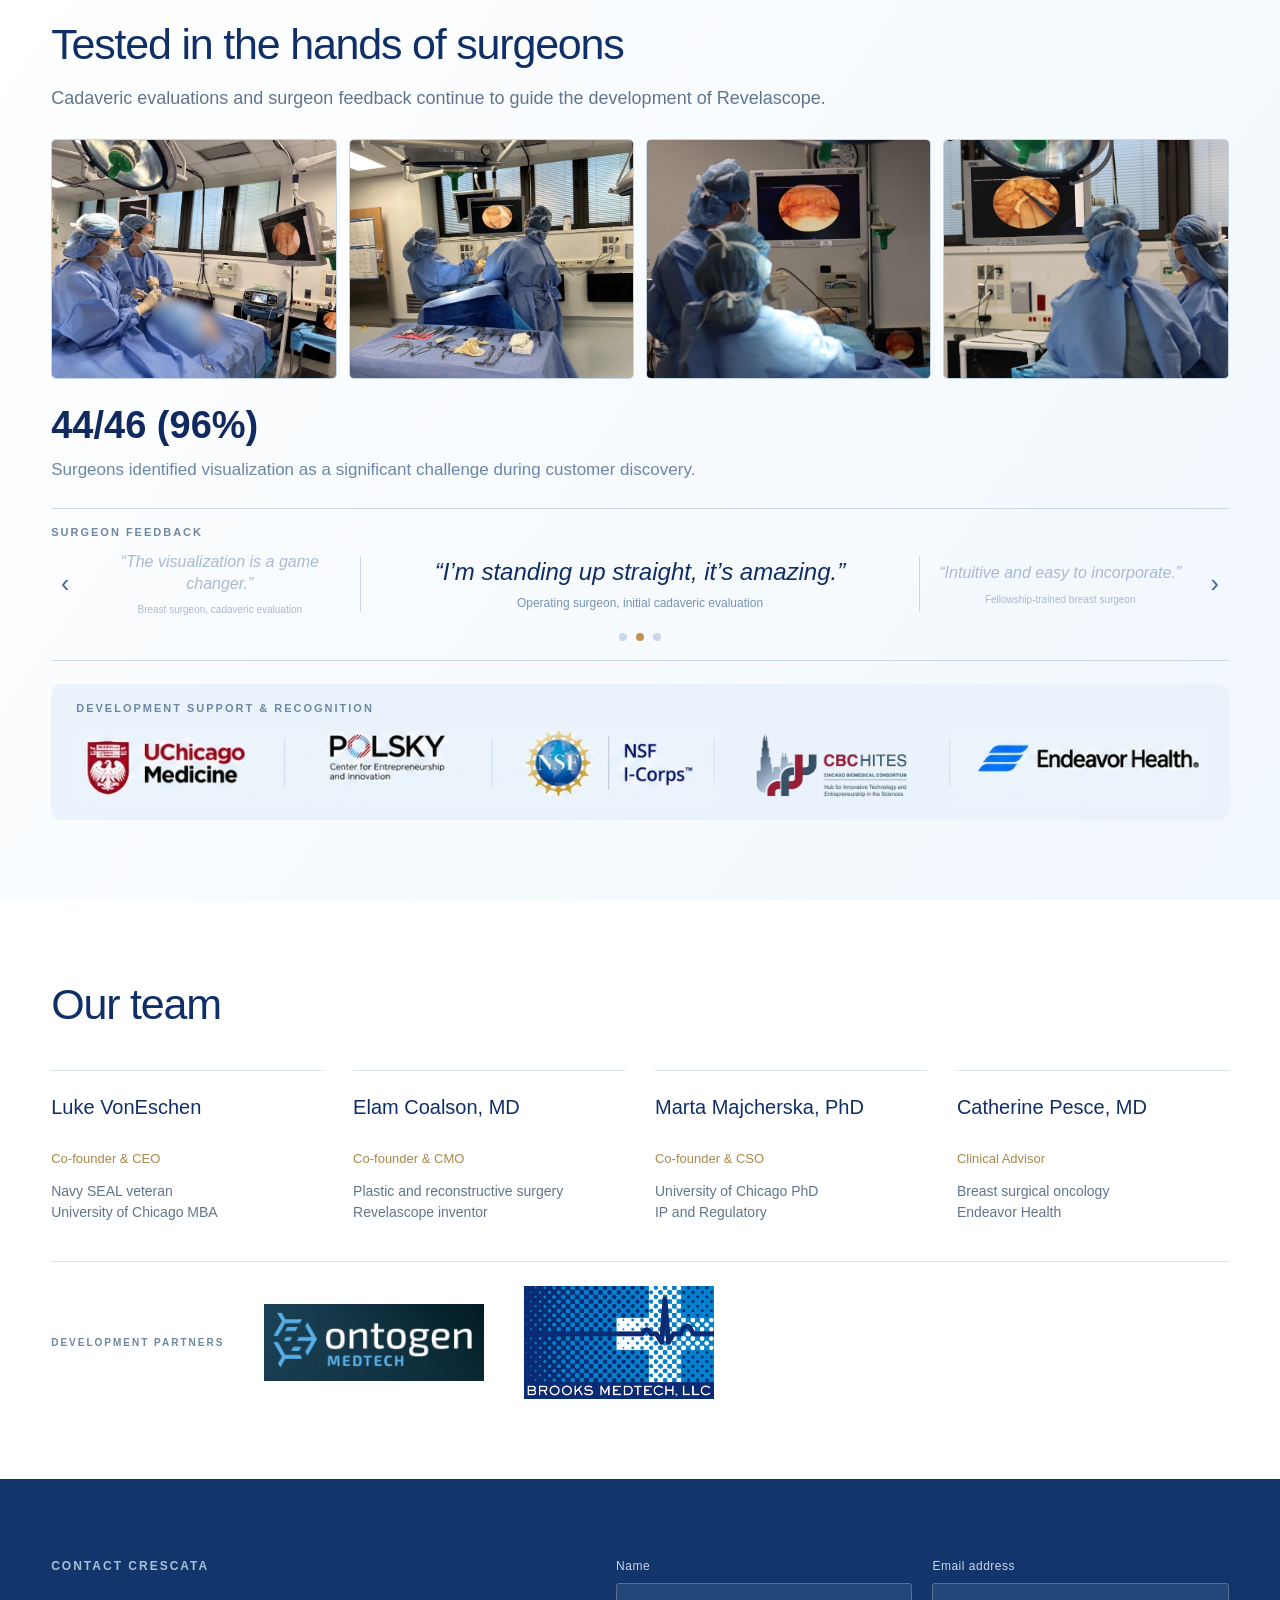
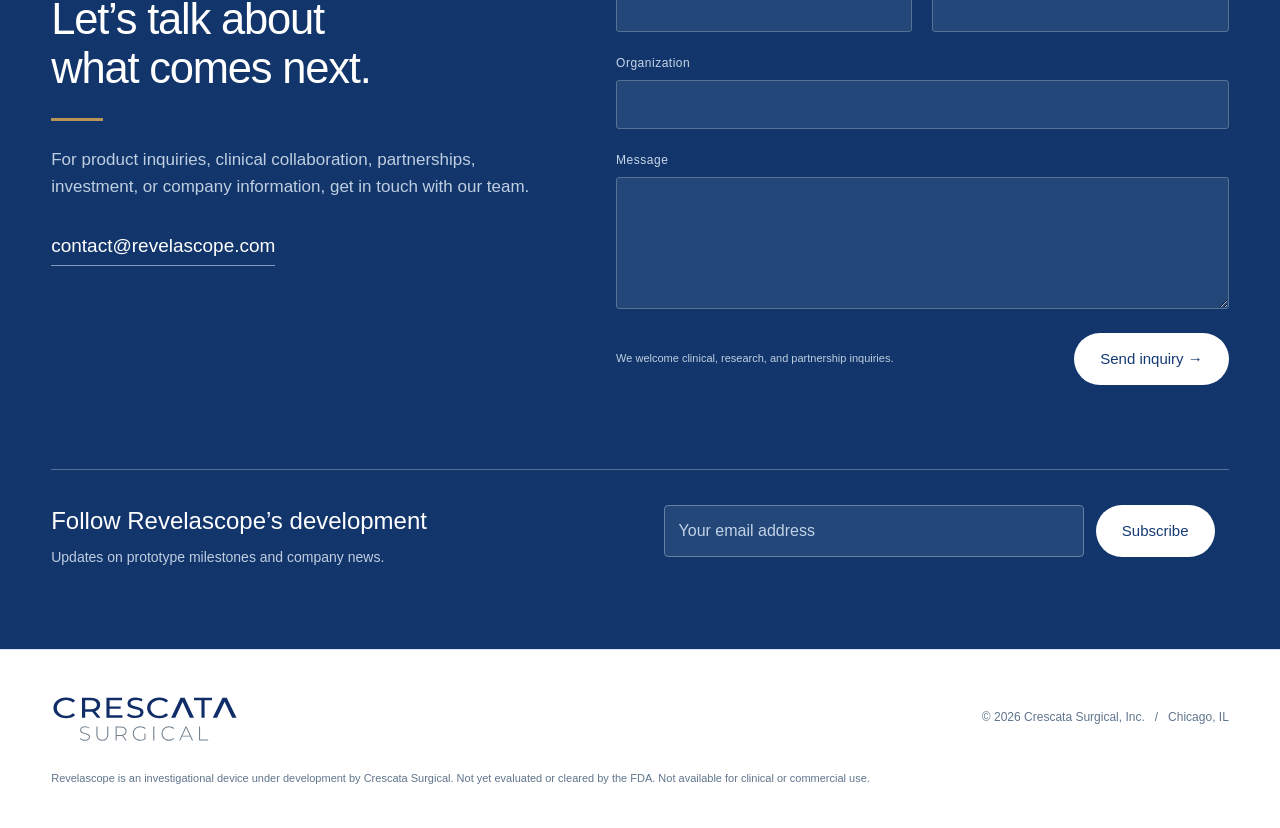
==== commit eccd2fc7: "Implement requested website copy and responsive layout edits" ====
--- a/index.html
+++ b/index.html
@@ -20,8 +20,8 @@
 .development-timeline .current .timeline-dot{top:140px;width:24px;height:24px;background:#bb914a;border:4px solid #fff;box-shadow:0 0 0 3px #ead7ae}
 .development-timeline .current-label{position:absolute;left:50%;top:88px;transform:translateX(-50%);background:#f2e4c8;color:#946419;padding:8px 16px;border-radius:20px;font-size:12px;font-weight:700;letter-spacing:.6px;text-transform:uppercase}
 .development-timeline .current:after{content:"";position:absolute;left:50%;top:125px;height:11px;border-left:1px dashed #bb914a}
-@media(max-width:1000px) and (min-width:701px){.development-timeline .timeline-copy{padding:0 5px}.development-timeline h3,.development-timeline .timeline-details{font-size:13px}.development-timeline .timeline-date{font-size:11px}}
-@media(max-width:700px){.development-timeline{margin-top:32px}.development-timeline:before{left:11px;right:auto;top:8px;bottom:32px;width:2px;height:auto;background:linear-gradient(to bottom,#25529d 0%,#25529d 46%,#adbed4 46%,#adbed4 100%)}.development-timeline .timeline-track{display:block;min-height:0}.development-timeline .timeline-step{min-height:104px;text-align:left;padding:0 0 28px 42px}.development-timeline .timeline-copy{position:static;padding:0}.development-timeline .timeline-dot{left:12px;top:5px}.development-timeline .timeline-step:after{display:none}.development-timeline .timeline-date{font-size:13px;margin-bottom:7px}.development-timeline h3{font-size:17px}.development-timeline .timeline-details{font-size:16px;gap:4px}.development-timeline .current{min-height:78px}.development-timeline .current .timeline-dot{left:12px;top:3px}.development-timeline .current-label{position:static;display:inline-block;transform:none;padding:7px 17px}}
+@media(max-width:1000px) and (min-width:901px){.development-timeline .timeline-copy{padding:0 5px}.development-timeline h3,.development-timeline .timeline-details{font-size:13px}.development-timeline .timeline-date{font-size:11px}}
+@media(max-width:900px){.development-timeline{margin-top:32px}.development-timeline:before{left:11px;right:auto;top:8px;bottom:32px;width:2px;height:auto;background:linear-gradient(to bottom,#25529d 0%,#25529d 46%,#adbed4 46%,#adbed4 100%)}.development-timeline .timeline-track{display:block;min-height:0}.development-timeline .timeline-step{min-height:104px;text-align:left;padding:0 0 28px 42px}.development-timeline .timeline-copy{position:static;padding:0}.development-timeline .timeline-dot{left:12px;top:5px}.development-timeline .timeline-step:after{display:none}.development-timeline .timeline-date{font-size:13px;margin-bottom:7px}.development-timeline h3{font-size:17px}.development-timeline .timeline-details{font-size:16px;gap:4px}.development-timeline .current{min-height:78px}.development-timeline .current .timeline-dot{left:12px;top:3px}.development-timeline .current-label{position:static;display:inline-block;transform:none;padding:7px 17px}}
 
 </style></head><body><a class="skip-link" href="#main-content">Skip to content</a><main class="page" id="main-content">
 <header class="nav"><a aria-label="Crescata Surgical home" class="wordmark brand-logo" href="#home"><svg xmlns="http://www.w3.org/2000/svg" viewBox="0 0 830 210" aria-label="Crescata Surgical" role="img" style="display:block;width:100%;height:auto;background:none"><path fill="#102d68" fill-rule="evenodd" d="M151,90 L151,99 L150,99 L150,100 L135,100 L135,12 L183,12 L183,13 L189,13 L189,14 L196,15 L196,16 L200,17 L201,19 L203,19 L203,20 L204,20 L204,21 L210,26 L210,28 L211,28 L211,30 L212,30 L213,37 L214,37 L214,46 L213,46 L213,50 L212,50 L212,53 L211,53 L211,55 L209,56 L209,58 L208,58 L204,63 L202,63 L201,65 L194,67 L193,70 L194,70 L195,73 L199,76 L199,78 L202,80 L202,82 L205,84 L205,86 L208,88 L208,90 L211,92 L211,94 L214,96 L214,98 L215,98 L216,100 L198,100 L198,99 L194,96 L194,94 L190,91 L190,89 L187,87 L187,85 L186,85 L185,82 L182,80 L182,78 L180,77 L180,75 L178,74 L177,71 L151,71 L151,90 Z M653,26 L650,26 L650,25 L630,25 L630,26 L625,26 L625,12 L704,12 L704,25 L703,25 L703,26 L688,26 L688,25 L682,25 L682,26 L674,26 L674,25 L673,25 L673,26 L672,26 L672,98 L673,98 L672,100 L657,100 L657,99 L656,99 L656,26 L653,26 Z M336,42 L336,41 L335,41 L335,32 L336,32 L336,28 L337,28 L338,24 L339,24 L339,23 L340,23 L345,17 L347,17 L347,16 L350,15 L350,14 L353,14 L353,13 L356,13 L356,12 L360,12 L360,11 L378,11 L378,12 L383,12 L383,13 L386,13 L386,14 L389,14 L389,15 L392,15 L392,16 L398,18 L400,21 L399,21 L399,23 L396,25 L396,27 L395,27 L393,30 L390,30 L390,29 L388,29 L388,28 L386,28 L386,27 L384,27 L384,26 L381,26 L381,25 L378,25 L378,24 L374,24 L374,23 L364,23 L364,24 L357,25 L357,26 L352,30 L352,32 L351,32 L351,39 L352,39 L352,41 L353,41 L355,44 L357,44 L357,45 L359,45 L359,46 L362,46 L362,47 L365,47 L365,48 L370,48 L370,49 L374,49 L374,50 L378,50 L378,51 L381,51 L381,52 L387,53 L387,54 L393,56 L394,58 L396,58 L396,59 L400,62 L400,64 L401,64 L401,66 L402,66 L402,68 L403,68 L404,77 L403,77 L402,85 L401,85 L401,87 L399,88 L399,90 L398,90 L395,94 L393,94 L392,96 L390,96 L390,97 L388,97 L388,98 L386,98 L386,99 L383,99 L383,100 L378,100 L378,101 L358,101 L358,100 L353,100 L353,99 L346,98 L346,97 L344,97 L344,96 L342,96 L342,95 L340,95 L340,94 L334,92 L332,89 L333,89 L334,86 L339,82 L340,79 L342,79 L344,82 L346,82 L346,83 L348,83 L348,84 L350,84 L350,85 L352,85 L352,86 L355,86 L355,87 L364,88 L364,89 L373,89 L373,88 L378,88 L378,87 L382,86 L382,85 L387,81 L387,78 L388,78 L387,71 L386,71 L383,67 L381,67 L381,66 L379,66 L379,65 L376,65 L376,64 L373,64 L373,63 L369,63 L369,62 L365,62 L365,61 L357,60 L357,59 L354,59 L354,58 L351,58 L351,57 L345,55 L343,52 L340,51 L340,49 L338,48 L336,42 Z M511,23 L512,26 L511,26 L511,27 L510,27 L510,28 L509,28 L509,29 L508,29 L503,35 L502,35 L501,33 L499,33 L498,31 L496,31 L495,29 L491,28 L491,27 L488,27 L488,26 L485,26 L485,25 L480,25 L480,24 L468,24 L468,25 L463,25 L463,26 L457,27 L457,28 L453,29 L452,31 L450,31 L450,32 L449,32 L449,33 L448,33 L448,34 L442,39 L442,41 L441,41 L441,43 L440,43 L440,45 L439,45 L439,47 L438,47 L438,51 L437,51 L437,63 L438,63 L439,69 L440,69 L441,73 L443,74 L443,76 L444,76 L447,80 L449,80 L450,82 L452,82 L453,84 L458,85 L458,86 L461,86 L461,87 L465,87 L465,88 L482,88 L482,87 L486,87 L486,86 L492,85 L492,84 L496,83 L497,81 L499,81 L500,79 L504,78 L504,80 L505,80 L505,81 L511,86 L511,88 L512,88 L511,90 L509,90 L509,91 L506,92 L505,94 L503,94 L503,95 L501,95 L501,96 L499,96 L499,97 L497,97 L497,98 L494,98 L494,99 L485,100 L485,101 L478,101 L478,102 L469,102 L469,101 L461,101 L461,100 L456,100 L456,99 L452,99 L452,98 L450,98 L450,97 L447,97 L447,96 L443,95 L442,93 L438,92 L438,91 L437,91 L437,90 L436,90 L436,89 L435,89 L435,88 L434,88 L434,87 L428,82 L428,80 L426,79 L426,77 L425,77 L425,75 L424,75 L424,73 L423,73 L423,71 L422,71 L420,55 L421,55 L421,48 L422,48 L422,44 L423,44 L423,42 L424,42 L424,39 L425,39 L427,33 L429,32 L429,30 L430,30 L430,29 L431,29 L436,23 L438,23 L438,22 L441,21 L442,19 L444,19 L444,18 L446,18 L446,17 L448,17 L448,16 L450,16 L450,15 L452,15 L452,14 L459,13 L459,12 L464,12 L464,11 L483,11 L483,12 L492,13 L492,14 L495,14 L495,15 L498,15 L498,16 L504,18 L505,20 L507,20 L508,22 L511,23 Z M710,100 L707,100 L708,97 L709,97 L709,94 L710,94 L710,92 L711,92 L711,90 L712,90 L712,88 L713,88 L713,86 L714,86 L714,84 L715,84 L715,82 L716,82 L716,80 L717,80 L719,74 L721,73 L721,71 L722,71 L722,69 L723,69 L723,67 L724,67 L724,65 L725,65 L725,63 L726,63 L726,61 L727,61 L727,59 L728,59 L728,57 L729,57 L729,55 L730,55 L730,53 L731,53 L731,51 L732,51 L732,49 L733,49 L733,47 L734,47 L734,45 L735,45 L735,43 L736,43 L736,41 L737,41 L737,39 L738,39 L738,37 L739,37 L739,35 L740,35 L740,33 L741,33 L741,31 L742,31 L742,29 L743,29 L743,27 L744,27 L744,25 L745,25 L745,23 L746,23 L746,20 L747,20 L747,18 L748,18 L750,12 L767,12 L768,15 L769,15 L769,17 L770,17 L770,19 L771,19 L771,21 L772,21 L772,23 L773,23 L773,26 L774,26 L774,28 L776,29 L776,31 L777,31 L777,33 L778,33 L778,35 L779,35 L779,37 L780,37 L780,39 L781,39 L781,41 L782,41 L782,43 L783,43 L783,45 L784,45 L784,47 L785,47 L785,49 L786,49 L786,51 L787,51 L787,53 L788,53 L788,55 L789,55 L789,57 L790,57 L790,59 L791,59 L791,61 L792,61 L792,63 L793,63 L793,65 L794,65 L794,67 L795,67 L795,69 L796,69 L796,71 L797,71 L797,73 L798,73 L798,75 L799,75 L801,81 L803,82 L803,84 L804,84 L804,86 L805,86 L805,88 L806,88 L806,90 L807,90 L807,92 L808,92 L808,94 L809,94 L811,100 L793,100 L793,98 L792,98 L792,96 L791,96 L791,94 L790,94 L790,92 L789,92 L789,90 L788,90 L788,88 L787,88 L787,86 L786,86 L786,84 L785,84 L785,82 L784,82 L784,80 L783,80 L783,78 L782,78 L782,76 L781,76 L781,74 L780,74 L780,72 L779,72 L779,69 L777,68 L777,66 L776,66 L776,64 L775,64 L775,62 L774,62 L774,60 L773,60 L773,58 L772,58 L772,56 L771,56 L771,54 L770,54 L770,51 L768,50 L768,47 L767,47 L767,45 L766,45 L766,43 L765,43 L765,41 L764,41 L764,39 L763,39 L763,37 L762,37 L762,35 L761,35 L761,33 L760,33 L759,30 L757,31 L757,33 L756,33 L756,35 L755,35 L755,37 L754,37 L754,39 L753,39 L753,42 L752,42 L752,44 L751,44 L751,46 L750,46 L750,48 L749,48 L749,50 L748,50 L748,52 L747,52 L747,54 L746,54 L746,56 L745,56 L745,58 L744,58 L744,60 L743,60 L743,62 L742,62 L742,64 L741,64 L741,66 L740,66 L740,68 L739,68 L739,70 L738,70 L738,72 L737,72 L737,74 L736,74 L736,76 L735,76 L735,78 L734,78 L734,80 L733,80 L733,82 L732,82 L732,85 L731,85 L729,91 L727,92 L727,94 L726,94 L726,96 L725,96 L725,99 L724,99 L724,100 L710,100 Z M540,100 L525,100 L525,99 L526,99 L527,94 L529,93 L530,88 L531,88 L531,86 L532,86 L534,80 L536,79 L536,77 L537,77 L537,75 L538,75 L538,72 L539,72 L539,70 L540,70 L540,68 L541,68 L541,66 L542,66 L542,64 L543,64 L543,62 L544,62 L544,60 L545,60 L545,58 L546,58 L546,56 L547,56 L547,54 L548,54 L548,52 L549,52 L549,50 L550,50 L550,48 L551,48 L551,46 L552,46 L552,44 L553,44 L553,42 L554,42 L554,39 L555,39 L555,37 L556,37 L556,35 L557,35 L557,33 L558,33 L558,31 L559,31 L559,29 L560,29 L560,27 L561,27 L561,25 L562,25 L562,23 L563,23 L563,21 L564,21 L564,18 L565,18 L567,12 L584,12 L584,14 L585,14 L585,16 L586,16 L586,18 L587,18 L587,21 L588,21 L588,23 L589,23 L589,25 L590,25 L590,27 L591,27 L591,29 L592,29 L592,31 L593,31 L593,33 L594,33 L594,35 L595,35 L595,37 L596,37 L596,39 L597,39 L597,41 L598,41 L598,43 L599,43 L599,46 L600,46 L600,48 L601,48 L601,50 L602,50 L602,52 L603,52 L603,54 L604,54 L604,56 L605,56 L605,58 L606,58 L606,60 L607,60 L607,62 L608,62 L608,64 L609,64 L609,66 L610,66 L610,68 L611,68 L611,70 L612,70 L612,72 L613,72 L613,74 L614,74 L614,76 L615,76 L615,78 L616,78 L616,80 L617,80 L617,82 L618,82 L618,85 L619,85 L619,87 L620,87 L620,89 L621,89 L621,91 L622,91 L622,93 L623,93 L623,95 L624,95 L624,97 L625,97 L625,100 L608,100 L608,98 L607,98 L607,96 L606,96 L606,94 L605,94 L605,92 L604,92 L604,90 L603,90 L603,87 L602,87 L602,85 L601,85 L601,83 L600,83 L600,81 L599,81 L599,79 L598,79 L598,77 L597,77 L597,75 L596,75 L596,72 L595,72 L595,70 L594,70 L594,68 L593,68 L593,66 L592,66 L592,64 L591,64 L591,62 L590,62 L590,60 L589,60 L589,58 L588,58 L588,55 L587,55 L587,53 L586,53 L586,51 L585,51 L585,49 L584,49 L584,47 L583,47 L583,45 L582,45 L582,43 L581,43 L581,40 L580,40 L580,38 L579,38 L579,36 L578,36 L576,30 L574,31 L574,33 L573,33 L573,35 L572,35 L572,38 L571,38 L571,40 L570,40 L570,42 L569,42 L569,44 L568,44 L568,47 L567,47 L567,49 L566,49 L566,51 L565,51 L565,53 L564,53 L564,55 L563,55 L563,57 L562,57 L562,59 L561,59 L561,61 L560,61 L560,63 L559,63 L559,65 L558,65 L558,67 L557,67 L557,70 L556,70 L556,72 L555,72 L555,74 L554,74 L554,76 L553,76 L553,78 L552,78 L552,80 L551,80 L551,82 L550,82 L550,84 L549,84 L549,86 L548,86 L548,88 L547,88 L547,90 L546,90 L546,93 L545,93 L543,99 L540,100 Z M242,97 L242,12 L312,12 L312,25 L258,25 L258,49 L304,49 L304,61 L259,61 L259,62 L258,62 L258,87 L312,87 L312,100 L242,100 L242,97 Z M87,15 L90,15 L90,16 L92,16 L92,17 L98,19 L99,21 L101,21 L102,23 L105,24 L105,25 L100,29 L100,31 L99,31 L96,35 L94,35 L93,33 L91,33 L90,31 L88,31 L88,30 L85,29 L85,28 L82,28 L82,27 L80,27 L80,26 L76,26 L76,25 L71,25 L71,24 L59,24 L59,25 L50,26 L50,27 L48,27 L48,28 L46,28 L46,29 L40,31 L40,32 L39,32 L39,33 L38,33 L38,34 L32,39 L32,41 L30,42 L29,47 L28,47 L28,50 L27,50 L27,62 L28,62 L28,66 L29,66 L31,72 L33,73 L33,75 L34,75 L38,80 L40,80 L41,82 L43,82 L43,83 L45,83 L45,84 L47,84 L47,85 L49,85 L49,86 L56,87 L56,88 L74,88 L74,87 L82,86 L82,85 L84,85 L84,84 L90,82 L90,81 L93,80 L94,78 L96,78 L96,79 L99,81 L99,83 L100,83 L105,89 L102,90 L101,92 L99,92 L98,94 L96,94 L96,95 L94,95 L94,96 L91,96 L91,97 L89,97 L89,98 L82,99 L82,100 L77,100 L77,101 L68,101 L68,102 L52,101 L52,100 L44,99 L44,98 L41,98 L41,97 L39,97 L39,96 L36,96 L36,95 L34,95 L33,93 L31,93 L31,92 L29,92 L28,90 L26,90 L26,89 L25,89 L25,88 L19,83 L19,81 L17,80 L17,78 L15,77 L15,75 L14,75 L14,73 L13,73 L13,70 L12,70 L12,67 L11,67 L11,61 L10,61 L10,53 L11,53 L12,43 L13,43 L13,41 L14,41 L16,35 L18,34 L18,32 L23,28 L23,26 L25,26 L25,25 L26,25 L29,21 L31,21 L32,19 L34,19 L34,18 L36,18 L36,17 L38,17 L38,16 L41,16 L41,15 L43,15 L43,14 L50,13 L50,12 L55,12 L55,11 L75,11 L75,12 L80,12 L80,13 L84,13 L84,14 L87,14 L87,15 Z M177,57 L185,57 L185,56 L188,56 L188,55 L190,55 L191,53 L193,53 L193,52 L195,51 L195,49 L196,49 L196,47 L197,47 L197,43 L198,43 L198,39 L197,39 L197,36 L196,36 L195,32 L194,32 L192,29 L188,28 L188,27 L180,26 L180,25 L151,25 L151,57 L177,57 Z"/><path fill="#71808f" fill-rule="evenodd" d="M412,192 L411,192 L410,194 L404,196 L404,197 L401,197 L401,198 L398,198 L398,199 L393,199 L393,200 L383,200 L383,199 L378,199 L378,198 L375,198 L375,197 L371,196 L370,194 L368,194 L368,193 L363,189 L363,187 L361,186 L361,184 L360,184 L360,182 L359,182 L359,180 L358,180 L358,177 L357,177 L357,161 L358,161 L358,158 L359,158 L359,156 L360,156 L362,150 L363,150 L363,149 L364,149 L369,143 L371,143 L372,141 L377,140 L377,139 L379,139 L379,138 L385,138 L385,137 L397,138 L397,139 L400,139 L400,140 L402,140 L402,141 L408,143 L408,144 L410,145 L410,147 L409,147 L406,151 L405,151 L404,149 L398,147 L398,146 L391,145 L391,144 L385,144 L385,145 L378,146 L377,148 L375,148 L374,150 L372,150 L371,153 L368,155 L368,157 L367,157 L367,159 L366,159 L366,162 L365,162 L364,172 L365,172 L365,176 L366,176 L366,179 L367,179 L368,183 L369,183 L370,186 L373,187 L375,190 L380,191 L380,192 L384,192 L384,193 L394,193 L394,192 L398,192 L398,191 L400,191 L400,190 L403,190 L403,189 L405,188 L405,174 L390,174 L390,173 L389,173 L389,168 L390,168 L390,167 L412,167 L412,173 L413,173 L413,180 L412,180 L412,183 L413,183 L413,191 L412,191 L412,192 Z M612,179 L613,179 L613,181 L614,181 L614,183 L615,183 L615,185 L616,185 L616,188 L617,188 L617,190 L618,190 L618,192 L619,192 L619,195 L620,195 L621,199 L614,199 L614,198 L613,198 L613,196 L612,196 L612,194 L611,194 L611,192 L610,192 L610,190 L609,190 L609,188 L608,188 L608,185 L607,185 L606,183 L575,183 L574,186 L573,186 L573,188 L572,188 L572,190 L571,190 L571,193 L570,193 L568,199 L560,199 L560,197 L562,196 L562,193 L563,193 L563,191 L564,191 L564,189 L565,189 L565,186 L566,186 L566,184 L567,184 L567,182 L568,182 L568,180 L569,180 L569,178 L570,178 L570,175 L571,175 L571,173 L572,173 L572,171 L573,171 L573,168 L574,168 L574,166 L575,166 L575,164 L576,164 L576,162 L577,162 L577,160 L578,160 L578,158 L579,158 L579,155 L580,155 L580,153 L581,153 L581,151 L582,151 L582,149 L583,149 L583,147 L584,147 L584,145 L585,145 L585,142 L586,142 L587,138 L594,138 L594,139 L595,139 L596,144 L597,144 L597,146 L598,146 L598,148 L599,148 L599,150 L600,150 L600,153 L601,153 L601,155 L602,155 L602,157 L603,157 L603,159 L604,159 L604,161 L605,161 L605,164 L606,164 L606,166 L607,166 L607,168 L608,168 L608,170 L609,170 L609,172 L610,172 L610,174 L611,174 L612,179 Z M595,176 L603,176 L603,174 L602,174 L601,169 L600,169 L600,167 L599,167 L599,165 L598,165 L598,163 L597,163 L597,160 L596,160 L596,158 L595,158 L595,156 L594,156 L594,153 L592,152 L592,149 L590,148 L590,149 L589,149 L589,152 L588,152 L588,154 L587,154 L587,156 L586,156 L586,158 L585,158 L585,160 L584,160 L584,163 L583,163 L583,165 L582,165 L582,167 L581,167 L581,170 L580,170 L578,176 L595,176 Z M309,145 L289,145 L289,170 L312,170 L312,169 L315,169 L316,167 L318,167 L318,166 L320,165 L321,160 L322,160 L322,154 L321,154 L320,150 L319,150 L318,148 L316,148 L315,146 L309,145 Z M491,166 L492,177 L493,177 L493,179 L494,179 L496,185 L497,185 L500,189 L502,189 L503,191 L510,192 L510,193 L520,193 L520,192 L523,192 L523,191 L529,189 L532,185 L534,185 L538,190 L537,190 L534,194 L532,194 L531,196 L529,196 L529,197 L527,197 L527,198 L524,198 L524,199 L519,199 L519,200 L505,199 L505,198 L502,198 L502,197 L496,195 L496,194 L495,194 L495,193 L494,193 L494,192 L488,187 L488,185 L487,185 L487,183 L486,183 L486,181 L485,181 L485,178 L484,178 L484,172 L483,172 L483,166 L484,166 L484,160 L485,160 L485,157 L486,157 L488,151 L489,151 L489,150 L492,148 L492,146 L495,145 L497,142 L499,142 L499,141 L501,141 L501,140 L503,140 L503,139 L506,139 L506,138 L513,138 L513,137 L516,137 L516,138 L523,138 L523,139 L526,139 L526,140 L531,141 L532,143 L534,143 L534,144 L538,147 L538,148 L536,148 L533,152 L532,152 L530,149 L528,149 L527,147 L522,146 L522,145 L518,145 L518,144 L507,145 L507,146 L501,148 L501,149 L496,153 L496,155 L495,155 L495,157 L494,157 L494,159 L493,159 L493,162 L492,162 L492,166 L491,166 Z M161,187 L161,186 L162,186 L162,180 L161,180 L161,178 L160,178 L158,175 L156,175 L156,174 L154,174 L154,173 L150,173 L150,172 L146,172 L146,171 L142,171 L142,170 L136,169 L136,168 L134,168 L133,166 L131,166 L130,163 L128,162 L128,159 L127,159 L127,149 L128,149 L129,145 L130,145 L133,141 L135,141 L135,140 L137,140 L137,139 L139,139 L139,138 L146,138 L146,137 L149,137 L149,138 L156,138 L156,139 L159,139 L159,140 L161,140 L161,141 L163,141 L163,142 L165,142 L165,143 L167,144 L167,146 L164,148 L164,150 L162,150 L161,148 L159,148 L159,147 L157,147 L157,146 L155,146 L155,145 L151,145 L151,144 L140,145 L140,146 L138,146 L138,147 L136,148 L136,150 L135,150 L135,158 L136,158 L137,161 L139,161 L139,162 L141,162 L141,163 L148,164 L148,165 L152,165 L152,166 L155,166 L155,167 L158,167 L158,168 L163,169 L163,170 L168,174 L168,176 L169,176 L170,184 L169,184 L169,188 L168,188 L167,192 L166,192 L163,196 L161,196 L161,197 L159,197 L159,198 L157,198 L157,199 L152,199 L152,200 L139,199 L139,198 L133,197 L133,196 L131,196 L130,194 L128,194 L127,192 L125,192 L125,190 L127,189 L128,186 L130,186 L130,187 L132,187 L133,189 L135,189 L135,190 L137,190 L137,191 L139,191 L139,192 L142,192 L142,193 L154,193 L154,192 L158,191 L161,187 Z M287,138 L312,138 L312,139 L316,139 L316,140 L322,142 L323,144 L325,144 L325,146 L327,147 L328,152 L329,152 L329,164 L328,164 L327,168 L326,168 L323,172 L321,172 L320,174 L315,175 L315,177 L318,179 L318,181 L319,181 L319,182 L321,183 L321,185 L324,187 L324,189 L325,189 L326,192 L329,194 L329,196 L331,197 L331,199 L322,199 L322,197 L319,195 L319,193 L316,191 L316,189 L314,188 L314,186 L312,185 L312,183 L309,181 L309,179 L308,179 L307,177 L289,177 L289,199 L282,199 L282,138 L287,138 Z M249,181 L246,190 L245,190 L240,196 L238,196 L238,197 L236,197 L236,198 L233,198 L233,199 L228,199 L228,200 L214,199 L214,198 L208,196 L207,194 L205,194 L205,192 L202,190 L202,188 L201,188 L201,186 L200,186 L200,184 L199,184 L199,179 L198,179 L198,138 L205,138 L205,139 L206,139 L206,140 L205,140 L205,174 L206,174 L206,181 L207,181 L207,184 L208,184 L208,186 L209,186 L213,191 L215,191 L215,192 L219,192 L219,193 L228,193 L228,192 L232,192 L232,191 L234,191 L235,189 L237,189 L238,186 L240,185 L240,183 L241,183 L241,179 L242,179 L242,138 L249,138 L249,139 L250,139 L250,177 L249,177 L249,181 Z M655,170 L655,192 L687,192 L687,199 L648,199 L648,198 L647,198 L647,139 L648,139 L648,138 L654,138 L654,139 L655,139 L655,170 Z M453,142 L453,148 L452,148 L452,167 L453,167 L453,177 L452,177 L452,185 L453,185 L453,189 L452,189 L452,192 L453,192 L453,198 L452,198 L452,199 L445,199 L445,138 L452,138 L452,139 L453,139 L452,142 L453,142 Z"/></svg></a><button aria-controls="site-navigation" aria-expanded="false" class="menu-toggle" type="button">Menu</button><nav aria-label="Main navigation" class="navlinks" id="site-navigation"><a href="#revelascope">Revelascope</a><a href="#progress">Bench to Bedside</a><a href="#about">About Crescata</a><a class="button" href="#contact">Get in touch</a></nav></header>
@@ -29,22 +29,22 @@
 <section class="hero" id="home"><div class="heroimage" style="background-image:url(intro-page-photo.png);background-size:contain;background-repeat:no-repeat;background-position:center"></div><div class="herocopy"><div style="height:36px"></div><h1>A New Perspective<br/>on Open Surgery</h1><div class="gold"></div><p>Helping surgeons see more without changing how they operate.</p><div class="herolinks"><a class="button" href="#revelascope">Explore Revelascope   →</a><a class="textlink" href="#about">Meet Crescata Surgical</a></div></div></section>
 
 
-<section class="problem" id="visualization"><div class="inner"><div style="height:36px"></div><div class="sectionhead"><h2>Open &amp; Laparoscopic Surgery</h2></div><div class="modalities"><div class="modality"><div class="photocrop openphoto" style="background-image:url(design-02.jpg);background-size:cover;background-position:center"></div><h3>Open surgery</h3><p>Direct visualization and tactile feedback through conventional surgical techniques.</p></div><div class="modality"><div class="photocrop lapphoto" style="background-image:url(design-03.jpg);background-size:cover;background-position:center"></div><h3>Laparoscopic &amp; robotic surgery</h3><p>Camera-based visualization provides a shared view of the operative field through smaller incisions.</p></div></div></div></section>
+<section class="problem" id="visualization"><div class="inner"><div style="height:36px"></div><div class="sectionhead"><h2>Two approaches to surgical visualization</h2></div><div class="modalities"><div class="modality"><div class="photocrop openphoto" style="background-image:url(design-02.jpg);background-size:cover;background-position:center"></div><h3>Open surgery</h3><p>Surgeons work directly through an incision, using familiar instruments and tactile feedback. The view depends on a direct line of sight, which can be limited in deep or narrow spaces.</p></div><div class="modality"><div class="photocrop lapphoto" style="background-image:url(design-03.jpg);background-size:cover;background-position:center"></div><h3>Laparoscopic &amp; robotic surgery</h3><p>A camera and specialized instruments enter through small access points. Surgeons operate from a screen or robotic console, with a different setup and workflow from open surgery.</p></div></div></div></section>
 
 
-<section class="product" id="revelascope"><div class="inner"><div style="height:36px"></div><div class="producthead"><h2>Introducing Revelascope</h2><p>A surgical retractor with an integrated camera and lighting, designed to bring the operative field to a shared monitor.</p></div><div class="device" style="background-image:url(design-04.jpg);background-size:cover;background-position:center"></div><div class="devicecaption"><span style="font-size:14px;line-height:1.6;width:100%;max-width:none">Revelascope is an investigational device under development. It has not been cleared or approved by the FDA and is not available for commercial use.</span></div></div></section>
+<section class="product" id="revelascope"><div class="inner"><div style="height:36px"></div><div class="producthead"><h2>Introducing Revelascope</h2><p>A video-enabled retractor blade with an integrated camera and LED illumination. Revelascope is designed to stream a magnified, shared view to an external display, with the camera moving with the blade as the dissection advances.</p></div><div class="device" style="background-image:url(design-04.jpg);background-size:cover;background-position:center"></div><div class="devicecaption"><span style="font-size:14px;line-height:1.6;width:100%;max-width:none">Revelascope is an investigational device under development. It has not been cleared or approved by the FDA and is not available for commercial use.</span></div></div></section>
 
 
-<section class="application"><div class="inner applicationcols"><div class="left"><div class="eyebrow">First application / Breast surgery</div><h2>A wide dissection.<br/>A small incision.</h2><div class="gold"></div><p>Revelascope is being developed for nipple-sparing mastectomy, where visualization can become difficult beyond the incision.</p></div><div class="right"><div class="factline"><h3>The challenge of direct line of sight</h3><p>A limited opening can make it difficult to see a deep or narrow operative field.</p></div><div class="factline"><h3>Visualization within an open workflow</h3><p>An integrated camera and illumination bring a video view to the retractor itself.</p></div><div class="factline"><h3>A view the team can share</h3><p>A shared monitor is central to the Revelascope concept.</p></div></div></div></section>
+<section class="application"><div class="inner applicationcols"><div class="left"><div class="eyebrow">First application / Breast surgery</div><h2>Seeing inside nipple-sparing mastectomy</h2><div class="gold"></div><p>Nipple-sparing mastectomy requires removing the breast gland through a small incision while preserving the skin, nipple, and areola. Surgeons work within a dark cavity with limited direct line of sight, making visualization a central challenge. Revelascope is being developed to bring the view inside that cavity while preserving an open surgical approach.</p></div><div class="right"><div class="factline"><h3>See beyond the incision</h3><p>Blade-mounted imaging and illumination are designed to bring a magnified view of the dissection to an external monitor.</p></div><div class="factline"><h3>Keep the open surgical workflow</h3><p>Revelascope is designed to preserve familiar instruments and direct tactile feedback while adding video visualization to retraction.</p></div><div class="factline"><h3>Give the team a shared view</h3><p>An external display lets the surgical team and trainees see the operative field together, supporting communication and teaching.</p></div></div></div></section>
 
 
-<section class="difference"><div class="inner"><div class="eyebrow">The Revelascope difference</div><h2>A different approach to<br/>surgical visualization</h2><div class="gold"></div><p class="lead">Revelascope combines a shared video view with the instruments<br/>and tactile feedback of open surgery.</p><div aria-label="External and retractor views of surgical visualization" class="pairedviews"><div class="viewmain"><video aria-label="External view: Standing operating" muted="" loop="" playsinline="" controls="" preload="metadata" poster="external-view-poster.jpg" style="display:block;width:100%;height:100%;object-fit:contain;background:#071923;border-radius:9px"><source src="external-view.mp4" type="video/mp4"/>Your browser does not support embedded video. <a href="external-view.mp4">Watch the external view video</a>.</video></div><div class="viewbadge mainbadge">EXTERNAL VIEW</div><div class="insetview"><video aria-label="Retractor view: Unzipping the pec" controls="" playsinline="" preload="metadata" style="display:block;width:100%;height:100%;object-fit:contain;background:#071923;border-radius:inherit"><source src="retractor-view.mp4#t=0.1" type="video/mp4"/>Your browser does not support embedded video. <a href="retractor-view.mp4">Watch the retractor view video</a>.</video><div class="viewbadge" style="top:12px;bottom:auto;pointer-events:none">RETRACTOR VIEW</div></div></div><table aria-label="Comparison of open surgery, Revelascope, and robotic surgery" class="compare"><thead><tr><th scope="col"></th><th scope="col">Open surgery</th><th scope="col">Revelascope</th><th scope="col">Robotic surgery</th></tr></thead><tbody><tr><th scope="row">Visualization</th><td>Direct line-of-sight</td><td>✓   Enhanced, illuminated view</td><td>✓   Magnified 3D view</td></tr><tr><th scope="row">Shared view</th><td>Limited</td><td>✓   Shared on external monitor</td><td>✓   Shared on console</td></tr><tr><th scope="row">Tactile feedback</th><td>✓   Full tactile feedback</td><td>✓   Preserves tactile feedback</td><td>–   Limited</td></tr><tr><th scope="row">Workflow</th><td>✓   Familiar, open workflow</td><td>✓   Open workflow</td><td>–   More complex setup</td></tr><tr><th scope="row">Key limitation</th><td>Limited visualization<br/>in deep or narrow spaces</td><td>In development</td><td>High cost and<br/>longer operative time</td></tr></tbody></table></div></section>
+<section class="difference"><div class="inner"><div class="eyebrow">The Revelascope difference</div><h2>A different approach to<br/>surgical visualization</h2><div class="gold"></div><p class="lead">Revelascope combines a shared video view with the instruments<br/>and tactile feedback of open surgery.</p><div aria-label="External and retractor views of surgical visualization" class="pairedviews"><div class="viewmain"><video aria-label="External view: Standing operating" muted="" loop="" playsinline="" controls="" preload="metadata" poster="external-view-poster.jpg" style="display:block;width:100%;height:100%;object-fit:contain;background:#071923;border-radius:9px"><source src="external-view.mp4" type="video/mp4"/>Your browser does not support embedded video. <a href="external-view.mp4">Watch the external view video</a>.</video></div><div class="viewbadge mainbadge">EXTERNAL VIEW</div><div class="insetview"><video aria-label="Retractor view: Unzipping the pec" controls="" playsinline="" preload="metadata" style="display:block;width:100%;height:100%;object-fit:contain;background:#071923;border-radius:inherit"><source src="retractor-view.mp4#t=0.1" type="video/mp4"/>Your browser does not support embedded video. <a href="retractor-view.mp4">Watch the retractor view video</a>.</video><div class="viewbadge" style="top:12px;bottom:auto;pointer-events:none">RETRACTOR VIEW</div></div></div><table aria-label="Comparison of open surgery, Revelascope, and robotic surgery" class="compare"><thead><tr><th scope="col"></th><th scope="col">Open surgery</th><th scope="col">Revelascope</th><th scope="col">Robotic surgery</th></tr></thead><tbody><tr><th scope="row">Visualization</th><td>Direct line-of-sight</td><td>✓   Enhanced, illuminated view</td><td>✓   Magnified 3D view</td></tr><tr><th scope="row">Shared view</th><td>Limited</td><td>✓   Shared on external monitor</td><td>✓   Shared on console</td></tr><tr><th scope="row">Tactile feedback</th><td>✓   Full tactile feedback</td><td>✓   Preserves tactile feedback</td><td>–   Limited</td></tr><tr><th scope="row">Workflow</th><td>✓   Familiar, open workflow</td><td>✓   Open workflow</td><td>–   More complex setup</td></tr></tbody></table></div></section>
 
 
 <section class="progress" id="progress"><div class="inner"><div class="eyebrow">Bench to Bedside</div><h2>From prototype to the operating room</h2><div class="gold"></div><div class="development-timeline" aria-label="Development timeline"><ol class="timeline-track"><li class="timeline-step past above"><span class="timeline-dot" aria-hidden="true"></span><div class="timeline-copy"><span class="timeline-date">Q1 2026</span><h3>Alpha prototype and cadaver testing</h3></div></li><li class="timeline-step past below"><span class="timeline-dot" aria-hidden="true"></span><div class="timeline-copy"><span class="timeline-date">Q2/Q3 2026</span><h3>50+ surgeon interviews</h3></div></li><li class="timeline-step past above"><span class="timeline-dot" aria-hidden="true"></span><div class="timeline-copy"><span class="timeline-date">Q3 2026</span><h3>Alpha+ prototype and multi-surgeon testing</h3></div></li><li class="timeline-step current" aria-current="step"><span class="timeline-dot" aria-hidden="true"></span><span class="current-label">Now</span></li><li class="timeline-step future above"><span class="timeline-dot" aria-hidden="true"></span><div class="timeline-copy"><span class="timeline-date">Q2 2027</span><h3>Finalized prototype</h3></div></li><li class="timeline-step future below"><span class="timeline-dot" aria-hidden="true"></span><div class="timeline-copy"><span class="timeline-date">Q4 2027</span><h3>Verification &amp; Validation</h3></div></li><li class="timeline-step future above"><span class="timeline-dot" aria-hidden="true"></span><div class="timeline-copy"><span class="timeline-date">Q1 2028</span><ul class="timeline-details"><li>Design freeze</li><li>FDA registration</li><li>First-line manufacturing</li></ul></div></li></ol></div></div></section>
 
 
-<section class="validation"><div class="inner"><div class="eyebrow">Validation &amp; momentum</div><h2>Tested in the hands of surgeons</h2><p class="valintro">Cadaveric evaluations and surgeon feedback continue to guide the development of Revelascope.</p>
+<section class="validation"><div class="inner"><div class="eyebrow">Pre-clinical Validation</div><h2>Tested in the hands of surgeons</h2><p class="valintro">Cadaveric evaluations and surgeon feedback continue to guide the development of Revelascope.</p>
 <div class="evaluationimages">
 <div class="evalphoto" style="overflow:hidden">
 <img src="[data-uri]" alt="Surgeons evaluating Revelascope, with the cadaver body obscured for privacy" loading="lazy" decoding="async" style="display:block;width:100%;height:100%;object-fit:cover;object-position:50% 50%"/></div><div class="evalphoto" style="overflow:hidden">
@@ -54,10 +54,10 @@
 
 
 
-<section class="team" id="about"><div class="inner"><div class="eyebrow">Our team</div><div class="sectionhead"><h2>The people behind Crescata</h2></div><div class="people"><div class="person"><h3>Luke VonEschen</h3><div class="role">Co-founder &amp; CEO</div><p>Navy SEAL veteran<br/>University of Chicago MBA</p></div><div class="person"><h3>Elam Coalson, MD</h3><div class="role">Co-founder &amp; CMO</div><p>Plastic and reconstructive surgery<br/>Revelascope inventor</p></div><div class="person"><h3>Marta Majcherska, PhD</h3><div class="role">Co-founder &amp; CSO</div><p>University of Chicago PhD<br/>IP and Regulatory</p></div><div class="person"><h3>Catherine Pesce, MD</h3><div class="role">Clinical Advisor</div><p>Breast surgical oncology<br/>Endeavor Health</p></div></div><div class="partners"><span class="eyebrow">Development partners</span><a href="https://www.ontogenmedtech.com/" aria-label="Ontogen Medtech" style="display:inline-flex;align-items:center"><img src="ontogen-medtech.png" alt="Ontogen Medtech" width="498" height="174" style="display:block;width:220px;max-width:100%;height:auto"/></a><a href="https://www.brooksmedtech.com/" aria-label="Brooks Medtech" style="display:inline-flex;align-items:center"><img src="brooks-medtech.webp" alt="Brooks Medtech" width="750" height="448" style="display:block;width:190px;max-width:100%;height:auto"/></a></div></div></section>
+<section class="team" id="about"><div class="inner"><div class="sectionhead"><h2>Our team</h2></div><div class="people"><div class="person"><h3>Luke VonEschen</h3><div class="role">Co-founder &amp; CEO</div><p>Navy SEAL veteran<br/>University of Chicago MBA</p></div><div class="person"><h3>Elam Coalson, MD</h3><div class="role">Co-founder &amp; CMO</div><p>Plastic and reconstructive surgery<br/>Revelascope inventor</p></div><div class="person"><h3>Marta Majcherska, PhD</h3><div class="role">Co-founder &amp; CSO</div><p>University of Chicago PhD<br/>IP and Regulatory</p></div><div class="person"><h3>Catherine Pesce, MD</h3><div class="role">Clinical Advisor</div><p>Breast surgical oncology<br/>Endeavor Health</p></div></div><div class="partners"><span class="eyebrow">Development partners</span><a href="https://www.ontogenmedtech.com/" aria-label="Ontogen Medtech" style="display:inline-flex;align-items:center"><img src="ontogen-medtech.png" alt="Ontogen Medtech" width="498" height="174" style="display:block;width:220px;max-width:100%;height:auto"/></a><a href="https://www.brooksmedtech.com/" aria-label="Brooks Medtech" style="display:inline-flex;align-items:center"><img src="brooks-medtech.webp" alt="Brooks Medtech" width="750" height="448" style="display:block;width:190px;max-width:100%;height:auto"/></a></div></div></section>
 
 
-<section class="contact" id="contact"><div class="inner contactcols"><div class="intro"><div class="eyebrow">Contact Crescata</div><h2>Let’s talk about<br/>what comes next.</h2><div class="gold"></div><p>For product inquiries, clinical collaboration, partnerships, investment, or company information, get in touch with our team.</p><a class="email" href="mailto:contact@revelascope.com">contact@revelascope.com</a></div><form action="/thanks.html" class="mockform inquiry-form" data-netlify="true" method="POST" name="revelascope-interest" netlify-honeypot="bot-field"><input name="form-name" type="hidden" value="revelascope-interest"/><p aria-hidden="true" class="honeypot"><label>Leave this blank <input autocomplete="off" name="bot-field" tabindex="-1"/></label></p><div class="formrow"><div><label class="fieldlabel" for="name">Name</label><input autocomplete="name" class="field" id="name" name="name" required=""/></div><div><label class="fieldlabel" for="email">Email address</label><input autocomplete="email" class="field" id="email" name="email" required="" type="email"/></div></div><label class="fieldlabel" for="organization">Organization</label><input autocomplete="organization" class="field" id="organization" name="organization"/><label class="fieldlabel" for="message">Message</label><textarea class="field message" id="message" name="message" required=""></textarea><div class="formbottom"><p>We welcome clinical, research, and partnership inquiries.</p><button class="button lightbutton" type="submit">Send inquiry <span aria-hidden="true">→</span></button></div><p class="form-status" role="status"></p></form><div class="newsletter"><div><h3>Follow Revelascope’s development</h3><p>Quarterly updates on prototype milestones and company news.</p></div><form action="/thanks.html" data-netlify="true" method="POST" name="revelascope-newsletter" netlify-honeypot="bot-field"><input name="form-name" type="hidden" value="revelascope-newsletter"/><p aria-hidden="true" class="honeypot"><label>Leave this blank <input autocomplete="off" name="bot-field" tabindex="-1"/></label></p><label class="sr-only" for="newsletter-email">Email address for newsletter</label><input autocomplete="email" id="newsletter-email" name="email" placeholder="Your email address" required="" type="email"/><button class="button lightbutton" type="submit">Subscribe</button><p class="form-status" role="status"></p></form></div></div></section>
+<section class="contact" id="contact"><div class="inner contactcols"><div class="intro"><div class="eyebrow">Contact Crescata</div><h2>Let’s talk about<br/>what comes next.</h2><div class="gold"></div><p>For product inquiries, clinical collaboration, partnerships, investment, or company information, get in touch with our team.</p><a class="email" href="mailto:contact@revelascope.com">contact@revelascope.com</a></div><form action="/thanks.html" class="mockform inquiry-form" data-netlify="true" method="POST" name="revelascope-interest" netlify-honeypot="bot-field"><input name="form-name" type="hidden" value="revelascope-interest"/><p aria-hidden="true" class="honeypot"><label>Leave this blank <input autocomplete="off" name="bot-field" tabindex="-1"/></label></p><div class="formrow"><div><label class="fieldlabel" for="name">Name</label><input autocomplete="name" class="field" id="name" name="name" required=""/></div><div><label class="fieldlabel" for="email">Email address</label><input autocomplete="email" class="field" id="email" name="email" required="" type="email"/></div></div><label class="fieldlabel" for="organization">Organization</label><input autocomplete="organization" class="field" id="organization" name="organization"/><label class="fieldlabel" for="message">Message</label><textarea class="field message" id="message" name="message" required=""></textarea><div class="formbottom"><p>We welcome clinical, research, and partnership inquiries.</p><button class="button lightbutton" type="submit">Send inquiry <span aria-hidden="true">→</span></button></div><p class="form-status" role="status"></p></form><div class="newsletter"><div><h3>Follow Revelascope’s development</h3><p>Updates on prototype milestones and company news.</p></div><form action="/thanks.html" data-netlify="true" method="POST" name="revelascope-newsletter" netlify-honeypot="bot-field"><input name="form-name" type="hidden" value="revelascope-newsletter"/><p aria-hidden="true" class="honeypot"><label>Leave this blank <input autocomplete="off" name="bot-field" tabindex="-1"/></label></p><label class="sr-only" for="newsletter-email">Email address for newsletter</label><input autocomplete="email" id="newsletter-email" name="email" placeholder="Your email address" required="" type="email"/><button class="button lightbutton" type="submit">Subscribe</button><p class="form-status" role="status"></p></form></div></div></section>
 
 <footer class="footer"><div class="footerrow"><a aria-label="Crescata Surgical home" class="wordmark brand-logo" href="#home"><span aria-label="Crescata Surgical" class="logo-art" role="img"></span></a><span>© 2026 Crescata Surgical, Inc.   /   Chicago, IL</span></div><p>Revelascope is an investigational device under development by Crescata Surgical. Not yet evaluated or cleared by the FDA. Not available for clinical or commercial use.</p></footer>
 </main></body></html>
--- a/style.css
+++ b/style.css
@@ -11,15 +11,15 @@
 :root{color-scheme:light}html{scroll-behavior:smooth;scroll-padding-top:32px}body{background:#fff}.page{width:100%;max-width:1440px}.inner{width:calc(100% - 80px);max-width:1200px}.preview-label{padding:9px 20px;text-align:center;background:#e6edf5;color:#466180;font-size:12px;letter-spacing:.25px}.skip-link{position:fixed;left:12px;top:-70px;z-index:20;background:white;padding:15px;color:#123a78}.skip-link:focus{top:12px}a:focus-visible,button:focus-visible,input:focus-visible,textarea:focus-visible,[tabindex]:focus-visible{outline:3px solid #bc9149;outline-offset:5px}.nav{padding:0 clamp(30px,8.33vw,120px);gap:20px}.navlinks{gap:clamp(18px,2.5vw,37px)}.menu-toggle{display:none}.wordmark{flex-shrink:0}.hero{height:690px}.herocopy{left:max(40px,calc((100% - 1200px)/2));width:calc(50% - 20px)}.herocopy h1{font-size:clamp(43px,4.65vw,67px)}.heroimage{width:51%}.herofoot{left:max(40px,calc((100% - 1200px)/2))}.sectionhead{gap:40px}.problem,.product,.application,.difference,.progress,.validation,.team,.contact,.footer{height:auto;min-height:0;padding:80px 0}.problem .sectionhead{height:auto;min-height:96.31px}.problem .sectionhead h2{white-space:normal}.modalities{gap:30px}.modality{width:calc(50% - 15px)}.modality p{max-width:none}.producthead{gap:40px;min-height:96px;height:auto;align-items:flex-start}.producthead p{width:43%;flex-shrink:0}.device{width:100%;height:auto;aspect-ratio:1200/493}.producthead h2{font-size:43px}.applicationcols{gap:70px}.application .left,.application .right{width:calc(50% - 35px)}.application .right{padding-top:0}.application p{max-width:none}.application .factline p{margin-top:0}.difference .lead{max-width:800px}.pairedviews{width:100%}.viewmain{width:63%}.insetview{width:29%}.compare{width:100%;min-width:780px}.compare th:first-child,.compare td:first-child{width:22%}.compare tbody th{font-size:16px;text-align:center;font-weight:600}.compare th,.compare td{vertical-align:middle;text-align:center}.compare tbody th{padding:17px 15px;border-bottom:1px solid #dbe7f3;height:63px}.compare td:nth-child(3),.compare th:nth-child(3){background:#e0efff}.detailedtimeline{max-width:none;width:1200px;margin-top:45px}.timeline-scroll{overflow-x:auto;overflow-y:hidden;margin-right:-15px;padding-right:15px;scrollbar-color:#a2b8d1 #eff4f9}.milestone{outline-offset:-2px!important}.timelinehint{margin-top:0}.evaluationimages{gap:12px}.evalphoto{width:calc(25% - 9px);height:240px}.quotes{gap:18px;justify-content:space-between}.quotearrow{background:none;border:0;padding:4px;cursor:pointer;line-height:1}.centerquote{width:50%;font-size:24px}.sidequote{width:22%;font-size:16px}.recognition-logos{width:100%;height:auto;aspect-ratio:1150/73}.people{gap:30px}.person{width:calc(25% - 22.5px)}.partners{flex-wrap:wrap}.contactcols{display:flex;flex-wrap:wrap;gap:70px}.contact .intro{width:calc(45% - 35px)}.mockform{width:calc(55% - 35px)}.contact h2{font-size:clamp(36px,3.4vw,49px)}.formrow{gap:20px}.formrow>div{width:calc(50% - 10px)}.fieldlabel{display:block}.field{display:block;width:100%;padding:12px;color:white;font:inherit;outline-offset:2px}.field:focus{border-color:#c2d4e8}.message{resize:vertical;min-height:132px}.button{font-family:inherit;border:0;cursor:pointer}.button:hover{filter:brightness(1.12)}.formbottom{gap:18px}.formbottom p{width:55%}.formbottom button{flex-shrink:0}.honeypot{position:absolute;left:-9999px;opacity:0}.form-status{font-size:14px!important;line-height:1.5!important;margin-top:14px!important}.newsletter{width:100%;display:flex;gap:40px;justify-content:space-between;align-items:center;border-top:1px solid #547198;padding-top:35px}.newsletter h3{font-size:24px}.newsletter p{font-size:14px;margin-top:10px}.newsletter form{display:flex;gap:12px;flex-wrap:wrap;width:48%}.newsletter input[type=email]{width:calc(100% - 145px);min-width:150px;border:1px solid #6580a2;background:#244779;border-radius:4px;padding:14px;font:inherit;color:white}.newsletter input::placeholder{color:#c1d2e7}.newsletter .form-status{width:100%;margin:0!important}.footer{padding:40px max(40px,calc((100% - 1200px)/2))}.sr-only{position:absolute;width:1px;height:1px;padding:0;margin:-1px;overflow:hidden;clip:rect(0,0,0,0);white-space:nowrap;border:0}.thankyou{min-height:100svh;display:grid;place-items:center;background:#f1f7fc}.thankyou main{max-width:700px;padding:50px}.thankyou h1{margin-top:70px}.thankyou p{margin:24px 0}.thankyou .button{margin-top:16px}
 @media(min-width:1440px){.page{box-shadow:0 0 50px #cbd7e422}body{background:#f5f8fc}}
 @media(max-width:1100px){.navlinks{font-size:14px;gap:20px}.nav .button{padding:15px 20px}.wordmark{font-size:24px}.wordmark span{font-size:14px}.herocopy{top:130px}.herocopy p{font-size:19px}.herolinks{align-items:flex-start;flex-direction:column;gap:20px}.problem .sectionhead h2{font-size:36px}.producthead h2{font-size:36px}.applicationcols{gap:45px}.application .left,.application .right{width:calc(50% - 22.5px)}.compare th,.compare td,.compare tbody th{font-size:14px;padding:17px 10px}.compare thead th{font-size:18px}.contactcols{gap:40px}.contact .intro{width:calc(43% - 20px)}.mockform{width:calc(57% - 20px)}.formbottom{align-items:flex-start;flex-direction:column}.formbottom p{width:100%}.people{gap:24px}.person{width:calc(25% - 18px)}.person h3{font-size:18px}.quotes{gap:12px}.centerquote{font-size:21px}.sidequote{font-size:14px}}
-@media(max-width:760px){html{scroll-padding-top:20px}.inner{width:calc(100% - 40px)}.nav{height:84px;padding:0 20px;position:relative;z-index:5}.wordmark{font-size:22px;letter-spacing:4px}.wordmark span{font-size:12px;letter-spacing:5px}.menu-toggle{display:block;border:1px solid #c0cfe0;color:#143a74;background:white;border-radius:24px;padding:12px 20px;font:inherit}.navlinks{display:none;position:absolute;left:0;right:0;top:84px;background:white;padding:20px;box-shadow:0 10px 20px #0f326715;flex-direction:column;align-items:stretch;font-size:16px;gap:0}.navlinks.is-open{display:flex}.navlinks a{padding:15px}.navlinks .button{text-align:center;margin-top:10px}.hero{height:auto;min-height:790px;padding:54px 20px 385px;overflow:hidden}.herocopy{position:relative;left:auto;top:auto;width:100%}.herocopy>div[style]{display:none}.herocopy h1{font-size:clamp(38px,8.7vw,59px);letter-spacing:-1.6px;max-width:600px}.herocopy p{font-size:18px;max-width:480px}.herocopy .gold{margin:22px 0}.herolinks{flex-direction:row;align-items:center;gap:19px;flex-wrap:wrap;margin-top:26px}.herolinks .button{font-size:14px;padding:16px 21px}.textlink{font-size:13px}.heroimage{top:auto;bottom:0;width:100%;height:360px;background-position:center 45%!important}.heroimage:after{background:linear-gradient(180deg,#f2f8fe 0,transparent 35%)}.problem,.product,.application,.difference,.progress,.validation,.team,.contact{padding:56px 0}.problem .inner>div[style],.product .inner>div[style]{display:none}.sectionhead{display:block;margin-bottom:25px}.sectionhead p{width:100%;margin-top:18px}.problem .sectionhead{min-height:0}.problem .sectionhead h2{font-size:32px;letter-spacing:-1px}.modalities{flex-direction:column;gap:30px}.modality{width:100%}.photocrop{height:auto;aspect-ratio:1.65}.modality h3{font-size:23px}.modality p{font-size:16px}.producthead{display:block;margin-bottom:25px;min-height:0}.producthead h2{font-size:34px}.producthead p{width:100%;font-size:17px;margin-top:20px}.devicecaption{font-size:11px;gap:18px}.applicationcols{display:block}.application .left,.application .right{width:100%}.application h2{font-size:36px}.application p{font-size:17px}.application .right{margin-top:30px}.application .factline{padding:20px 0}.difference .eyebrow,.progress .eyebrow,.validation .eyebrow{font-size:11px;letter-spacing:1.2px}.difference h2{font-size:36px;max-width:600px}.difference .lead{font-size:17px}.difference .lead br{display:none}.pairedviews{height:250px;margin-bottom:20px}.viewmain{left:10px;top:10px;height:200px;width:55%}.insetview{width:37%;height:210px;right:10px;top:10px}.viewbadge{font-size:8px;letter-spacing:.5px;padding:7px}.table-scroll{overflow-x:auto;margin-right:-20px;padding-right:20px}.compare{min-width:760px}.compare th,.compare td,.compare tbody th{font-size:13px}.compare thead th{font-size:17px}.progress h2{font-size:36px}.progress .intro{font-size:17px}.detailedtimeline{margin-top:22px;transform-origin:left top}.timeline-scroll{margin-right:-20px;scrollbar-width:thin}.timelinehint{text-align:left;font-size:12px;margin-top:4px}.validation h2{font-size:34px}.validation .valintro{font-size:17px}.evaluationimages{display:grid;grid-template-columns:1fr 1fr;gap:12px}.evalphoto{width:100%;height:180px}.evalphoto span{font-size:9px}.discovery strong{font-size:34px}.discovery p{font-size:16px}.quotes{gap:8px;align-items:center}.sidequote{display:none}.centerquote{width:calc(100% - 70px);border:0;font-size:23px;padding:0 6px;min-height:100px;display:flex;justify-content:center;flex-direction:column}.quotecredit{font-size:12px}.surgeonfeedback{padding:20px 0}.recognition{padding:18px 14px}.recognition-logos{min-height:60px}.recognition .eyebrow{font-size:9px;line-height:1.5}.team h2{font-size:34px}.people{display:grid;grid-template-columns:1fr 1fr;gap:30px 20px}.person{width:100%}.initials{width:65px;height:65px;font-size:21px;margin-bottom:22px}.person h3{font-size:19px;min-height:48px}.person .role{font-size:12px}.person p{font-size:13px}.partners{gap:20px 30px;font-size:15px}.partners .eyebrow{width:100%;font-size:10px}.contactcols{display:block}.contact .intro,.mockform{width:100%}.contact h2{font-size:40px}.contact p{font-size:17px}.contact .email{font-size:18px;margin-top:28px}.mockform{margin-top:40px}.formrow{flex-direction:column;gap:0}.formrow>div{width:100%}.field{font-size:16px}.formbottom{flex-direction:row;align-items:center}.formbottom p{width:55%;font-size:11px}.formbottom .button{font-size:14px;padding:16px 19px}.newsletter{margin-top:40px;display:block;padding-top:30px}.newsletter h3{font-size:23px}.newsletter p{font-size:15px}.newsletter form{width:100%;margin-top:25px}.newsletter input[type=email]{flex:1;min-width:150px}.newsletter .button{font-size:14px;padding:16px 20px}.footer{padding:35px 20px}.footerrow{align-items:flex-start;flex-direction:column;gap:22px;font-size:11px}.footer p{font-size:11px;line-height:1.7}.thankyou main{padding:35px 22px}.thankyou h1{font-size:48px}}
+@media(max-width:900px){html{scroll-padding-top:20px}.inner{width:calc(100% - 40px)}.nav{height:84px;padding:0 20px;position:relative;z-index:5}.wordmark{font-size:22px;letter-spacing:4px}.wordmark span{font-size:12px;letter-spacing:5px}.menu-toggle{display:block;border:1px solid #c0cfe0;color:#143a74;background:white;border-radius:24px;padding:12px 20px;font:inherit}.navlinks{display:none;position:absolute;left:0;right:0;top:84px;background:white;padding:20px;box-shadow:0 10px 20px #0f326715;flex-direction:column;align-items:stretch;font-size:16px;gap:0}.navlinks.is-open{display:flex}.navlinks a{padding:15px}.navlinks .button{text-align:center;margin-top:10px}.hero{height:auto;min-height:790px;padding:54px 20px 385px;overflow:hidden}.herocopy{position:relative;left:auto;top:auto;width:100%}.herocopy>div[style]{display:none}.herocopy h1{font-size:clamp(38px,8.7vw,59px);letter-spacing:-1.6px;max-width:600px}.herocopy p{font-size:18px;max-width:480px}.herocopy .gold{margin:22px 0}.herolinks{flex-direction:row;align-items:center;gap:19px;flex-wrap:wrap;margin-top:26px}.herolinks .button{font-size:14px;padding:16px 21px}.textlink{font-size:13px}.heroimage{top:auto;bottom:0;width:100%;height:360px;background-position:center 45%!important}.heroimage:after{background:linear-gradient(180deg,#f2f8fe 0,transparent 35%)}.problem,.product,.application,.difference,.progress,.validation,.team,.contact{padding:56px 0}.problem .inner>div[style],.product .inner>div[style]{display:none}.sectionhead{display:block;margin-bottom:25px}.sectionhead p{width:100%;margin-top:18px}.problem .sectionhead{min-height:0}.problem .sectionhead h2{font-size:32px;letter-spacing:-1px}.modalities{flex-direction:column;gap:30px}.modality{width:100%}.photocrop{height:auto;aspect-ratio:1.65}.modality h3{font-size:23px}.modality p{font-size:16px}.producthead{display:block;margin-bottom:25px;min-height:0}.producthead h2{font-size:34px}.producthead p{width:100%;font-size:17px;margin-top:20px}.devicecaption{font-size:11px;gap:18px}.applicationcols{display:block}.application .left,.application .right{width:100%}.application h2{font-size:36px}.application p{font-size:17px}.application .right{margin-top:30px}.application .factline{padding:20px 0}.difference .eyebrow,.progress .eyebrow,.validation .eyebrow{font-size:11px;letter-spacing:1.2px}.difference h2{font-size:36px;max-width:600px}.difference .lead{font-size:17px}.difference .lead br{display:none}.pairedviews{height:250px;margin-bottom:20px}.viewmain{left:10px;top:10px;height:200px;width:55%}.insetview{width:37%;height:210px;right:10px;top:10px}.viewbadge{font-size:8px;letter-spacing:.5px;padding:7px}.table-scroll{overflow-x:auto;margin-right:-20px;padding-right:20px}.compare{min-width:760px}.compare th,.compare td,.compare tbody th{font-size:13px}.compare thead th{font-size:17px}.progress h2{font-size:36px}.progress .intro{font-size:17px}.detailedtimeline{margin-top:22px;transform-origin:left top}.timeline-scroll{margin-right:-20px;scrollbar-width:thin}.timelinehint{text-align:left;font-size:12px;margin-top:4px}.validation h2{font-size:34px}.validation .valintro{font-size:17px}.evaluationimages{display:grid;grid-template-columns:1fr 1fr;gap:12px}.evalphoto{width:100%;height:180px}.evalphoto span{font-size:9px}.discovery strong{font-size:34px}.discovery p{font-size:16px}.quotes{gap:8px;align-items:center}.sidequote{display:none}.centerquote{width:calc(100% - 70px);border:0;font-size:23px;padding:0 6px;min-height:100px;display:flex;justify-content:center;flex-direction:column}.quotecredit{font-size:12px}.surgeonfeedback{padding:20px 0}.recognition{padding:18px 14px}.recognition-logos{min-height:60px}.recognition .eyebrow{font-size:9px;line-height:1.5}.team h2{font-size:34px}.people{display:grid;grid-template-columns:1fr 1fr;gap:30px 20px}.person{width:100%}.initials{width:65px;height:65px;font-size:21px;margin-bottom:22px}.person h3{font-size:19px;min-height:48px}.person .role{font-size:12px}.person p{font-size:13px}.partners{gap:20px 30px;font-size:15px}.partners .eyebrow{width:100%;font-size:10px}.contactcols{display:block}.contact .intro,.mockform{width:100%}.contact h2{font-size:40px}.contact p{font-size:17px}.contact .email{font-size:18px;margin-top:28px}.mockform{margin-top:40px}.formrow{flex-direction:column;gap:0}.formrow>div{width:100%}.field{font-size:16px}.formbottom{flex-direction:row;align-items:center}.formbottom p{width:55%;font-size:11px}.formbottom .button{font-size:14px;padding:16px 19px}.newsletter{margin-top:40px;display:block;padding-top:30px}.newsletter h3{font-size:23px}.newsletter p{font-size:15px}.newsletter form{width:100%;margin-top:25px}.newsletter input[type=email]{flex:1;min-width:150px}.newsletter .button{font-size:14px;padding:16px 20px}.footer{padding:35px 20px}.footerrow{align-items:flex-start;flex-direction:column;gap:22px;font-size:11px}.footer p{font-size:11px;line-height:1.7}.thankyou main{padding:35px 22px}.thankyou h1{font-size:48px}}
 .compare th:first-child,.compare td:first-child{text-align:center}.table-hint{display:none}
-@media(max-width:760px){.table-hint{display:block;color:#7188a4;font-size:12px;margin:0 0 12px}.timeline-scroll{overflow:visible;margin:0;padding:0}.detailedtimeline{height:auto;width:100%;padding:12px 0 12px 18px;margin-top:28px}.pastline,.futureline,.arrowend,.detailedtimeline>div[style]{display:none}.detailedtimeline>.milestone{display:block!important;left:auto!important;position:relative;width:100%;height:auto;min-height:90px;border-left:2px dashed #bdd0e7;padding:18px 0 20px 30px;text-align:left}.milestone.past{border-left:2px solid #1945a2}.milestone .label{position:static;width:auto;font-size:16px;line-height:1.45}.milestone .date{font-size:14px;margin:0 0 5px}.milestone .node{left:-8px!important;top:23px!important;width:14px;height:14px}.milestone .stem,.nowstem,.milestone.now>div[style]{display:none}.milestone.now .node{left:-12px!important;top:20px!important;width:22px;height:22px}.nowbadge{position:static;width:72px;text-align:center;padding:8px 0}.timelinehint{display:none}}
+@media(max-width:900px){.table-hint{display:block;color:#7188a4;font-size:12px;margin:0 0 12px}.timeline-scroll{overflow:visible;margin:0;padding:0}.detailedtimeline{height:auto;width:100%;padding:12px 0 12px 18px;margin-top:28px}.pastline,.futureline,.arrowend,.detailedtimeline>div[style]{display:none}.detailedtimeline>.milestone{display:block!important;left:auto!important;position:relative;width:100%;height:auto;min-height:90px;border-left:2px dashed #bdd0e7;padding:18px 0 20px 30px;text-align:left}.milestone.past{border-left:2px solid #1945a2}.milestone .label{position:static;width:auto;font-size:16px;line-height:1.45}.milestone .date{font-size:14px;margin:0 0 5px}.milestone .node{left:-8px!important;top:23px!important;width:14px;height:14px}.milestone .stem,.nowstem,.milestone.now>div[style]{display:none}.milestone.now .node{left:-12px!important;top:20px!important;width:22px;height:22px}.nowbadge{position:static;width:72px;text-align:center;padding:8px 0}.timelinehint{display:none}}
 @media(prefers-reduced-motion:reduce){html{scroll-behavior:auto}*{animation:none!important;transition:none!important}}
 
 /* Frame the supplied wordmark within the original banner artwork. */
 .nav .brand-logo{display:block;width:220px;flex-shrink:0;line-height:0}
 .brand-logo .logo-art{display:block;width:100%;aspect-ratio:3.8;margin:0;background-image:url('crescata-surgical-banner.png');background-size:245% auto;background-position:52% 44%;background-repeat:no-repeat}
-@media(max-width:760px){.nav .brand-logo{width:190px}}
+@media(max-width:900px){.nav .brand-logo{width:190px}}
 
 /* A quiet, consistent footer with the original company wordmark. */
 .footer{background:#fff;border-top:1px solid #dae5ef;color:#60758d}
@@ -30,3 +30,45 @@
 .brand-logo .logo-art{aspect-ratio:83/21;background-image:url('crescata-wordmark.svg');background-size:contain;background-position:center}
 .nav .brand-logo{aspect-ratio:83/21;background:url('crescata-wordmark.svg') center/contain no-repeat}
 .nav .brand-logo>svg{visibility:hidden}
+
+/* Fluid page edges, with readable content and the original uncropped hero asset. */
+.page{max-width:none;overflow:clip}
+.inner{width:calc(100% - clamp(40px,8vw,160px));max-width:1600px}
+.nav{padding-inline:max(clamp(20px,4vw,80px),calc((100% - 1600px)/2))}
+.herocopy{left:max(clamp(20px,4vw,80px),calc((100% - 1600px)/2));max-width:650px}
+.heroimage{width:min(51%,734.4px)}
+.footer{padding-inline:max(clamp(20px,4vw,80px),calc((100% - 1600px)/2))}
+.producthead>*{min-width:0}
+.producthead h2{flex:1}
+.producthead p{line-height:1.6}
+.modalities,.applicationcols,.people{align-items:stretch}
+.modality,.application .left,.application .right,.person,.contact .intro,.mockform{min-width:0}
+.application h2{max-width:560px}
+.email{overflow-wrap:anywhere;max-width:100%}
+.table-scroll{max-width:100%;overflow-x:auto}
+@media(min-width:1440px){body{background:#fff}.page{box-shadow:none}}
+@media(max-width:900px){
+ .inner{width:calc(100% - 40px)}
+ .nav{padding-inline:20px}
+ .hero{display:flex;flex-direction:column;min-height:0;padding:44px 0 0}
+ .herocopy{order:1;position:static;width:auto;max-width:none;margin:0 20px 28px}
+ .heroimage{order:2;position:relative;inset:auto;width:100%;height:clamp(260px,65vw,440px);flex-shrink:0;background-position:center!important}
+ .heroimage:after{background:linear-gradient(180deg,#f2f8fe,transparent 25%)}
+ .herocopy h1{font-size:clamp(36px,7vw,59px)}
+ .producthead h2{font-size:34px}
+ .pairedviews{height:auto;display:grid;gap:12px;padding:12px}
+ .viewmain,.insetview{position:relative;inset:auto;width:100%;height:auto;aspect-ratio:16/9;min-width:0}
+ .pairedviews .mainbadge{top:24px;left:24px;bottom:auto;pointer-events:none}
+ .insetview{border-radius:9px}
+ .table-scroll{margin:0;padding:0}
+ .recognition-logos{min-height:0}
+ .partners a{max-width:100%}
+}
+@media(max-width:360px){
+ .nav .brand-logo{width:165px}
+ .menu-toggle{padding:10px 14px}
+ .people{grid-template-columns:1fr}
+ .formbottom{align-items:flex-start;flex-direction:column}
+ .formbottom p{width:100%}
+ .newsletter input[type=email]{width:100%;flex-basis:100%;min-width:0}
+}
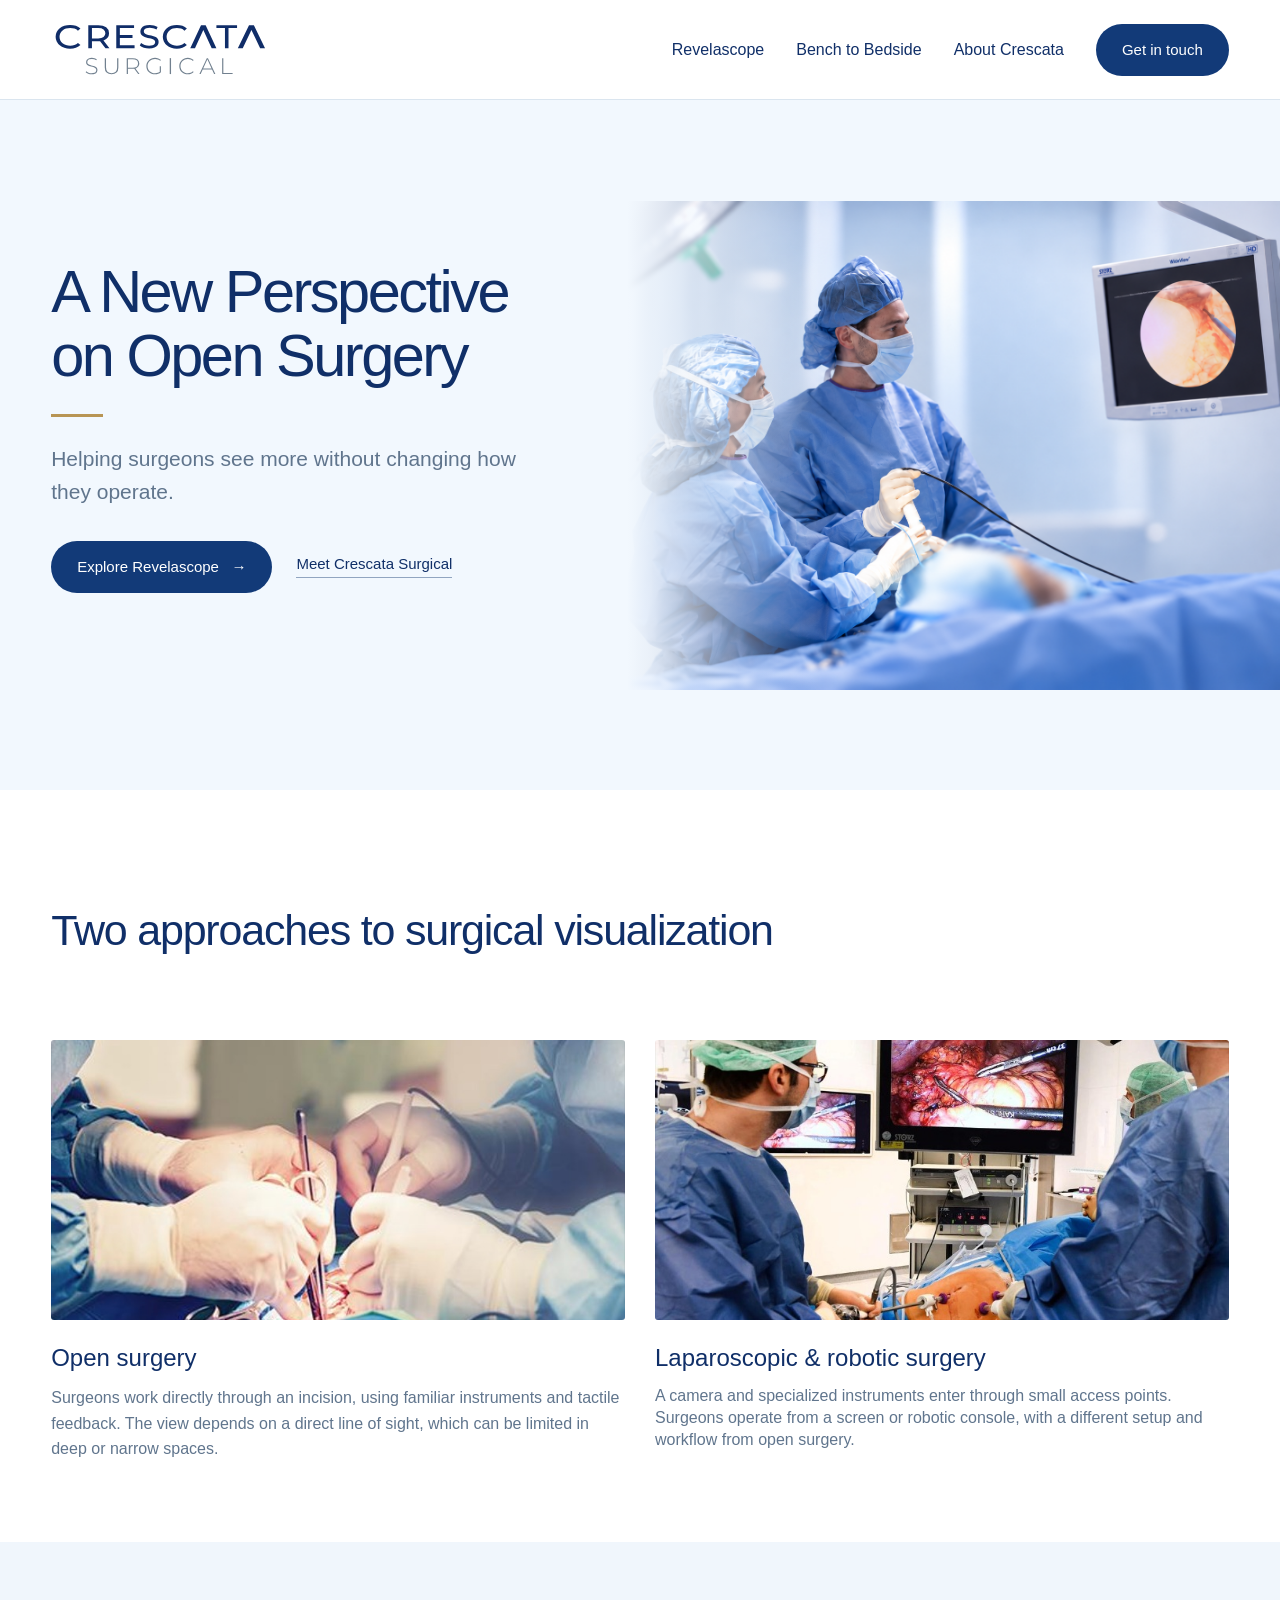
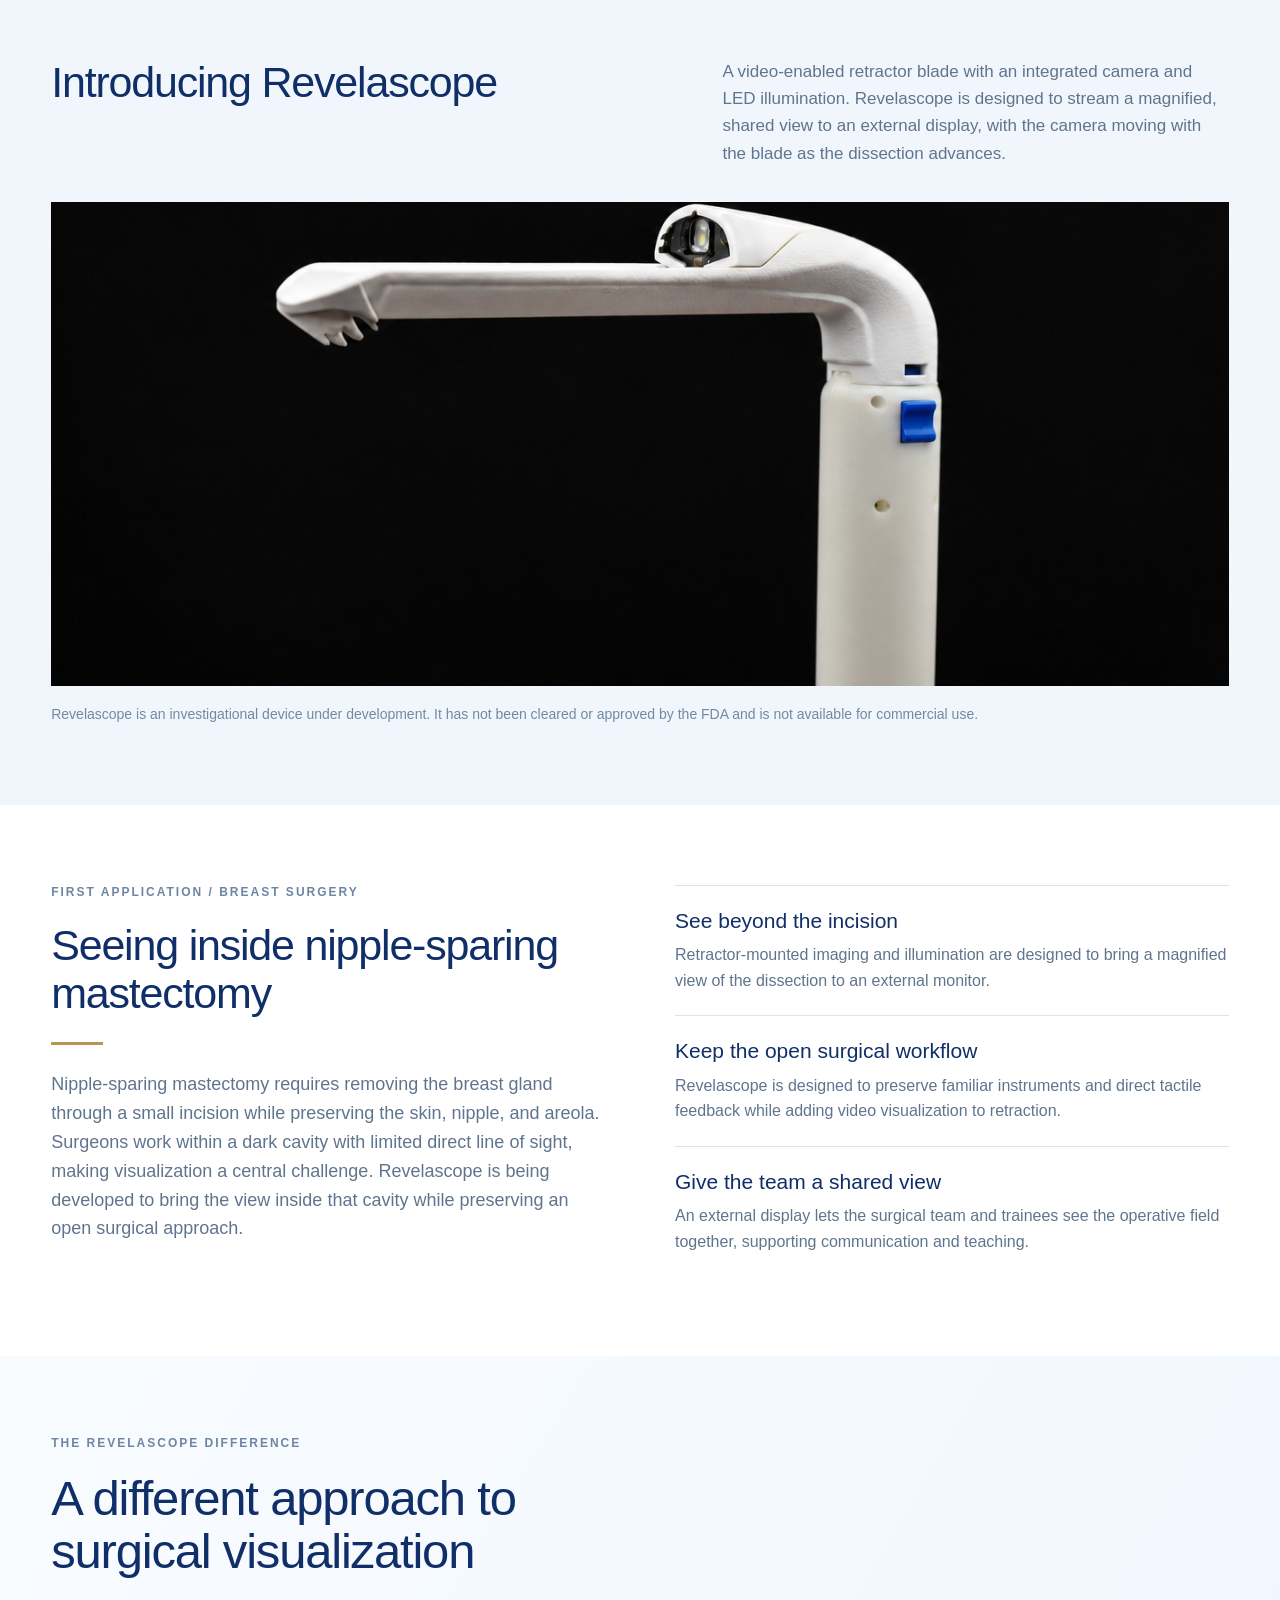
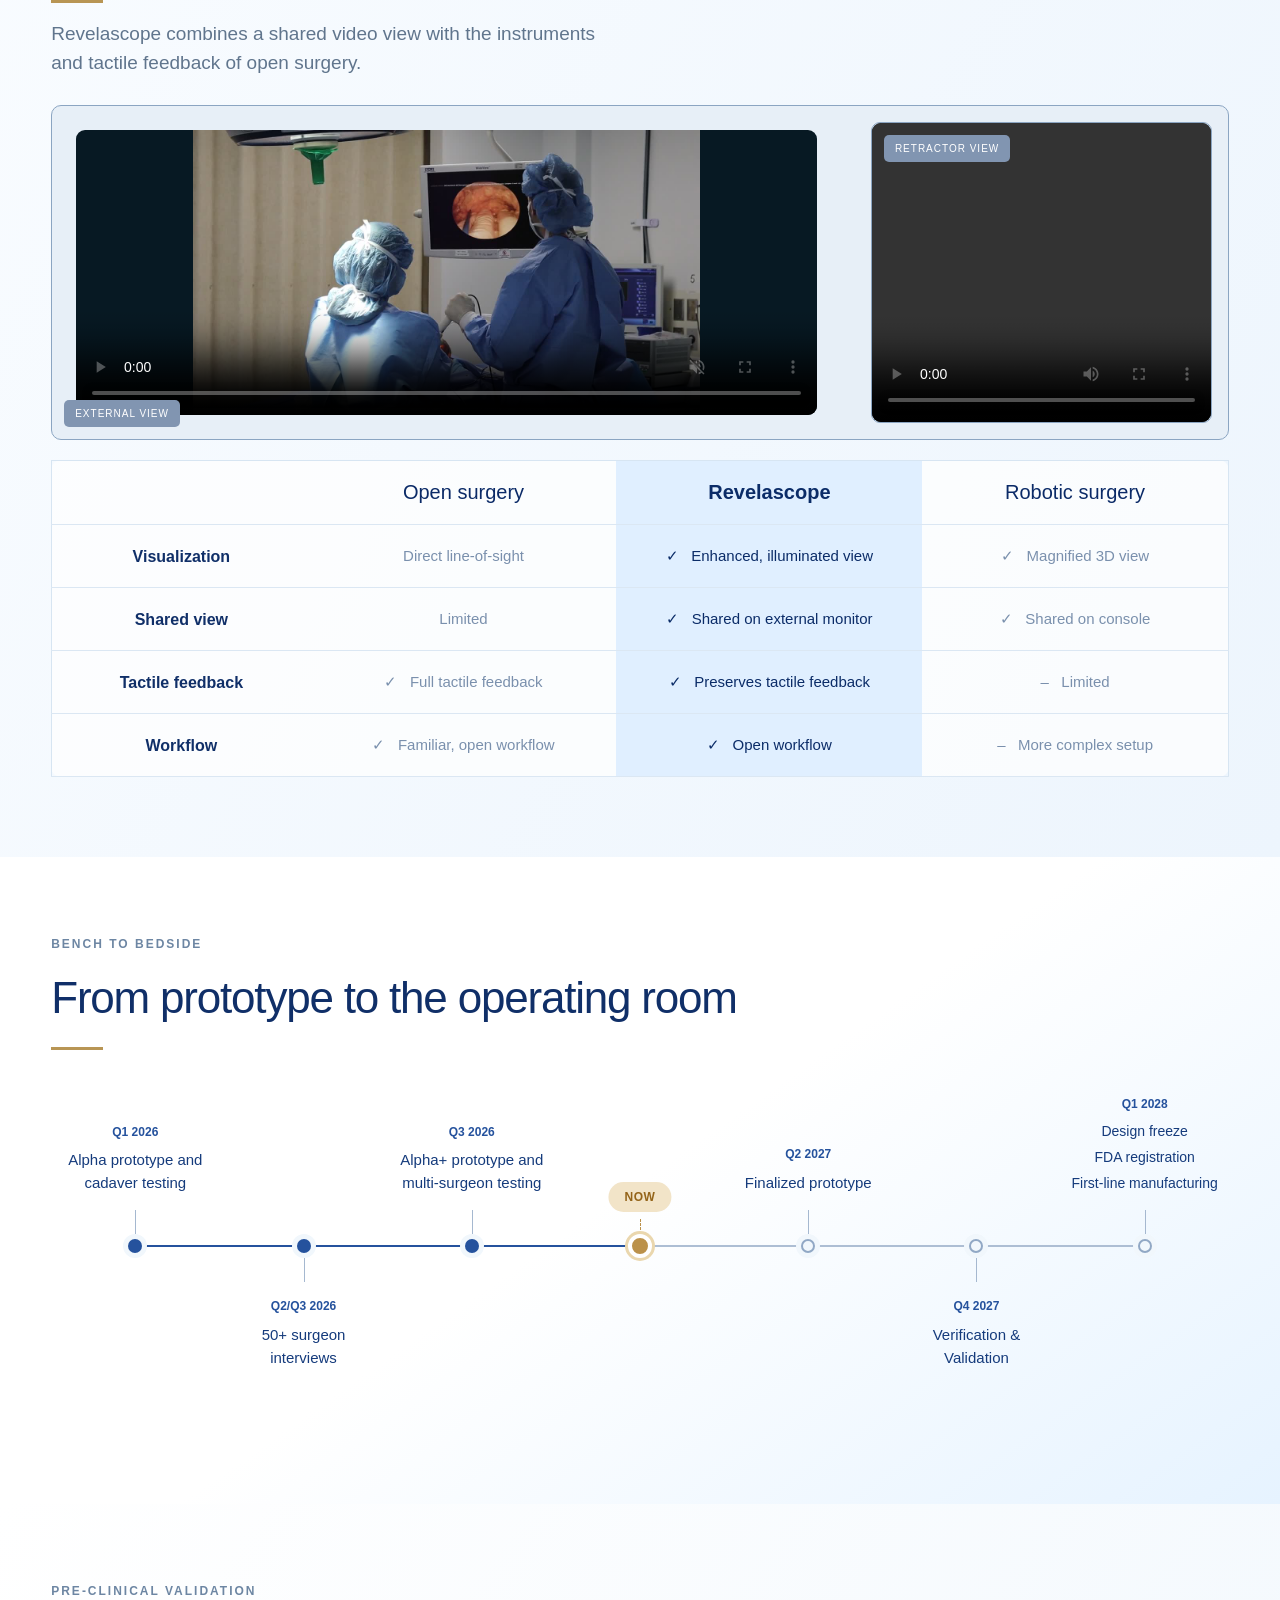
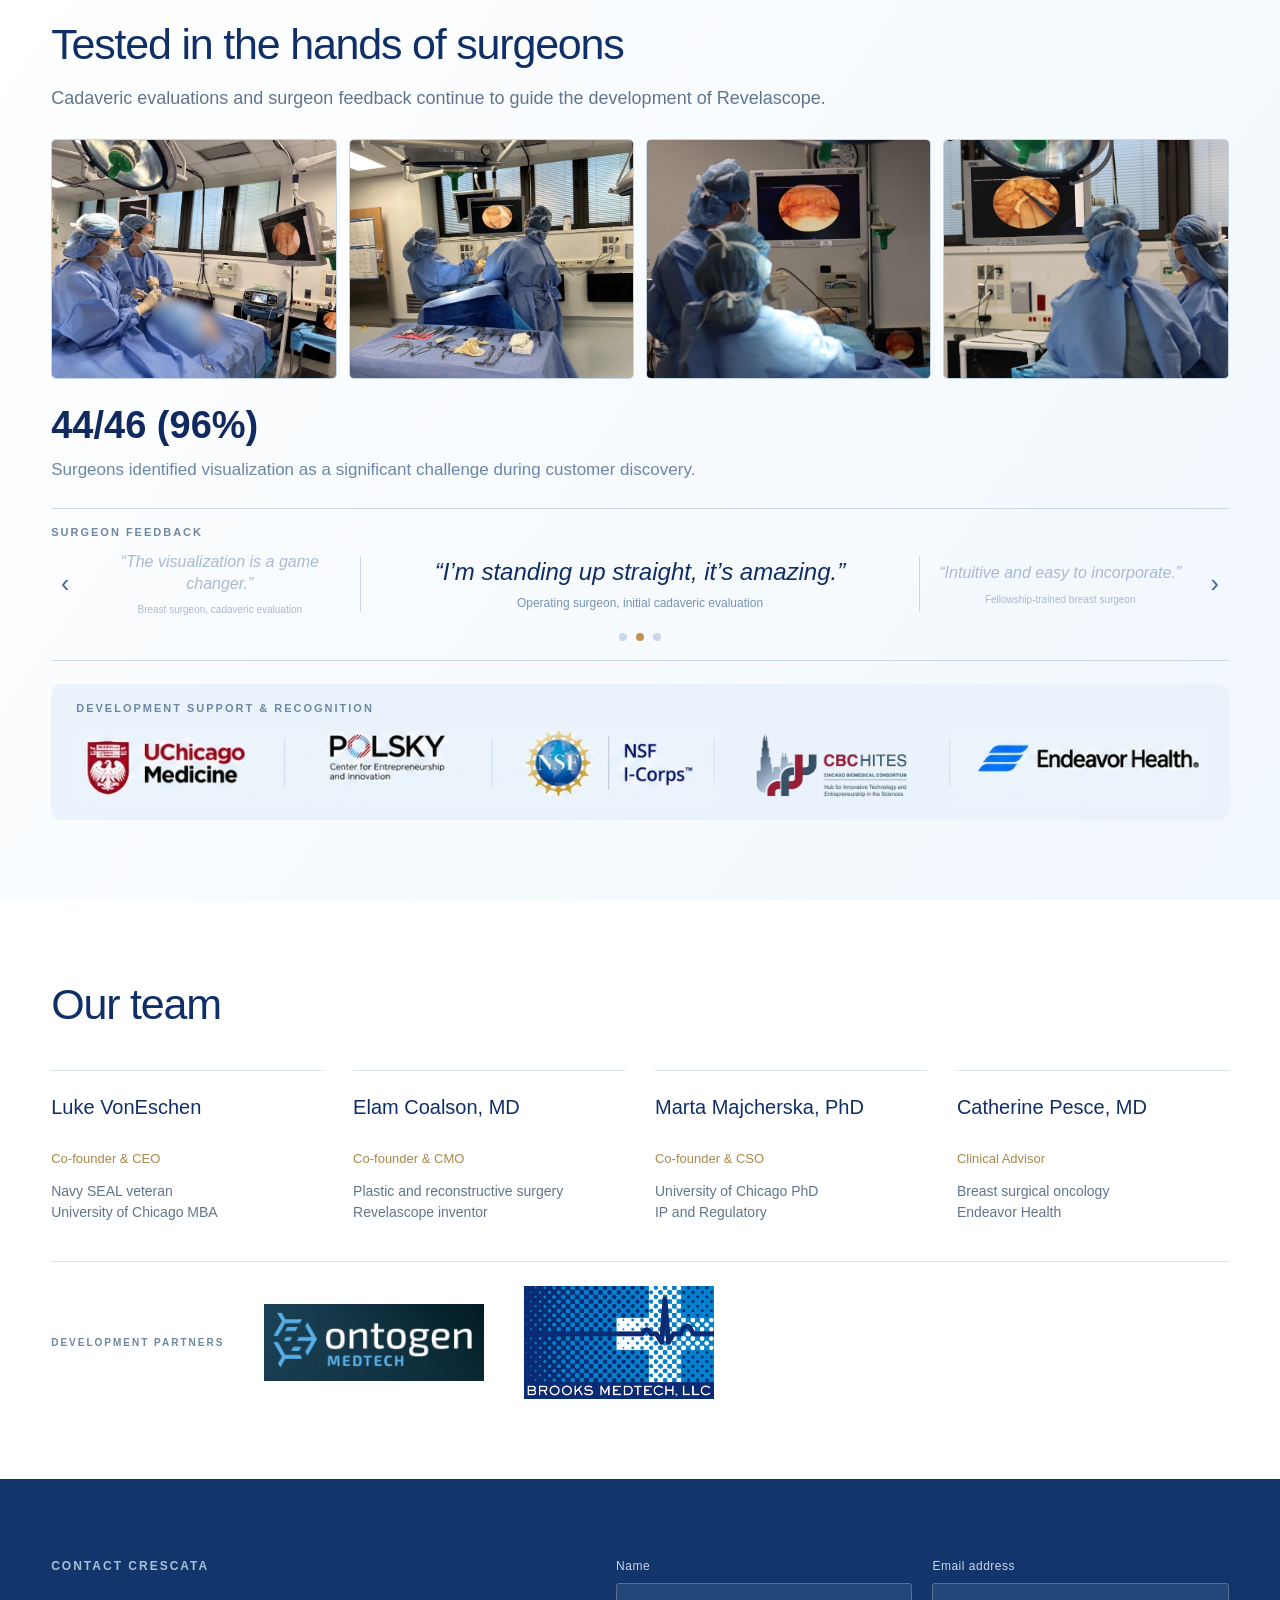
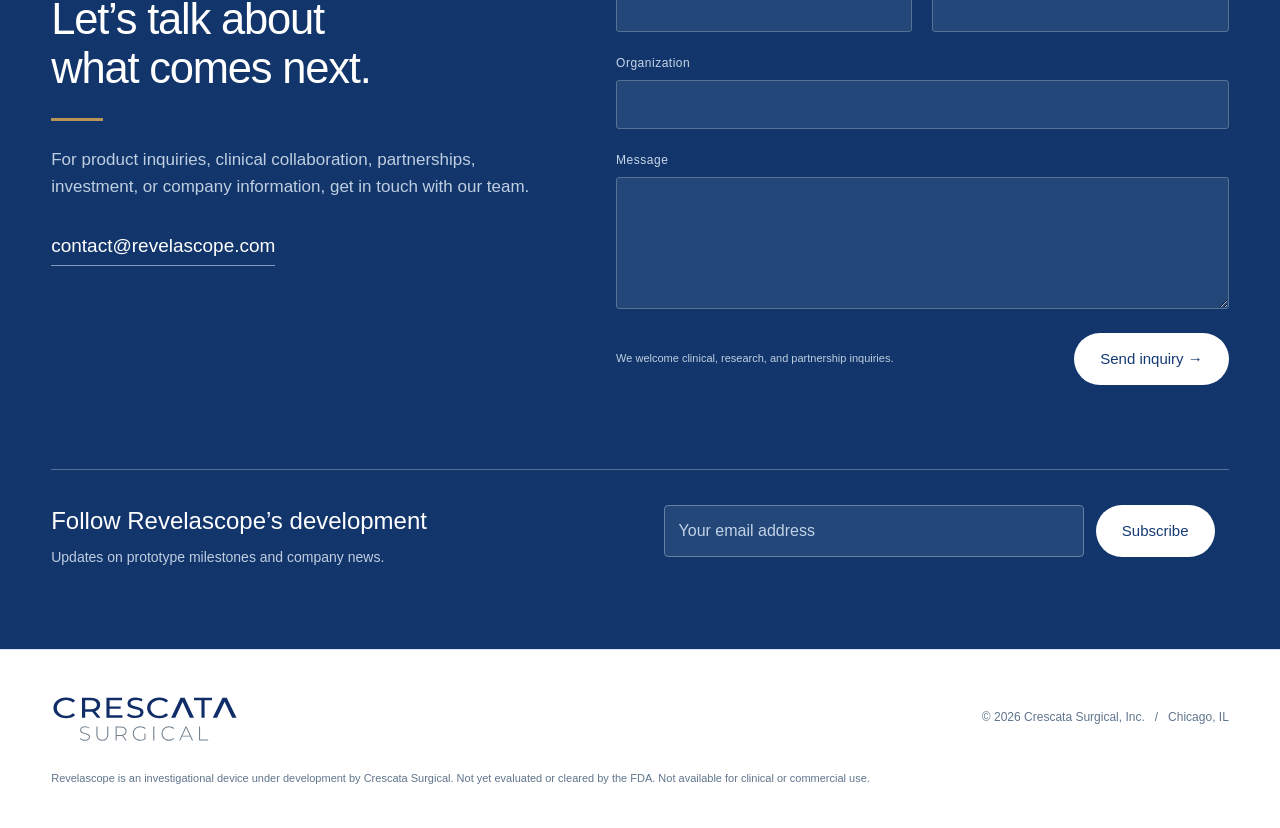
==== commit 61eab903: "Change blade-mounted wording to retractor-mounted" ====
--- a/index.html
+++ b/index.html
@@ -1,6 +1,6 @@
 <!DOCTYPE html>
 <html lang="en"><head><meta charset="utf-8"/><meta content="width=device-width,initial-scale=1" name="viewport"/><title>Crescata Surgical | Revelascope</title>
-<meta content="Crescata Surgical is developing Revelascope, a surgical retractor with integrated camera and illumination for a shared view of the operative field." name="description"/><meta content="noindex, nofollow" name="robots"/><link href="https://crescatasurgical.com/" rel="canonical"/><link href="style.css" rel="stylesheet"/><script defer="" src="site.js"></script><style>
+<meta content="Crescata Surgical is developing Revelascope, a surgical retractor with integrated camera and illumination for a shared view of the operative field." name="description"/><meta content="noindex, nofollow" name="robots"/><link href="https://crescatasurgical.com/" rel="canonical"/><link href="style.css?v=20261023" rel="stylesheet"/><script defer="" src="site.js?v=20261023"></script><style>
 /* A continuous timeline that fits the available page width. */
 .development-timeline{position:relative;margin:44px 0 0;max-width:100%}
 .development-timeline:before{content:"";position:absolute;left:7.14%;right:7.14%;top:151px;height:2px;background:linear-gradient(to right,#25529d 0%,#25529d 50%,#adbed4 50%,#adbed4 100%)}
@@ -35,7 +35,7 @@
 <section class="product" id="revelascope"><div class="inner"><div style="height:36px"></div><div class="producthead"><h2>Introducing Revelascope</h2><p>A video-enabled retractor blade with an integrated camera and LED illumination. Revelascope is designed to stream a magnified, shared view to an external display, with the camera moving with the blade as the dissection advances.</p></div><div class="device" style="background-image:url(design-04.jpg);background-size:cover;background-position:center"></div><div class="devicecaption"><span style="font-size:14px;line-height:1.6;width:100%;max-width:none">Revelascope is an investigational device under development. It has not been cleared or approved by the FDA and is not available for commercial use.</span></div></div></section>
 
 
-<section class="application"><div class="inner applicationcols"><div class="left"><div class="eyebrow">First application / Breast surgery</div><h2>Seeing inside nipple-sparing mastectomy</h2><div class="gold"></div><p>Nipple-sparing mastectomy requires removing the breast gland through a small incision while preserving the skin, nipple, and areola. Surgeons work within a dark cavity with limited direct line of sight, making visualization a central challenge. Revelascope is being developed to bring the view inside that cavity while preserving an open surgical approach.</p></div><div class="right"><div class="factline"><h3>See beyond the incision</h3><p>Blade-mounted imaging and illumination are designed to bring a magnified view of the dissection to an external monitor.</p></div><div class="factline"><h3>Keep the open surgical workflow</h3><p>Revelascope is designed to preserve familiar instruments and direct tactile feedback while adding video visualization to retraction.</p></div><div class="factline"><h3>Give the team a shared view</h3><p>An external display lets the surgical team and trainees see the operative field together, supporting communication and teaching.</p></div></div></div></section>
+<section class="application"><div class="inner applicationcols"><div class="left"><div class="eyebrow">First application / Breast surgery</div><h2>Seeing inside nipple-sparing mastectomy</h2><div class="gold"></div><p>Nipple-sparing mastectomy requires removing the breast gland through a small incision while preserving the skin, nipple, and areola. Surgeons work within a dark cavity with limited direct line of sight, making visualization a central challenge. Revelascope is being developed to bring the view inside that cavity while preserving an open surgical approach.</p></div><div class="right"><div class="factline"><h3>See beyond the incision</h3><p>Retractor-mounted imaging and illumination are designed to bring a magnified view of the dissection to an external monitor.</p></div><div class="factline"><h3>Keep the open surgical workflow</h3><p>Revelascope is designed to preserve familiar instruments and direct tactile feedback while adding video visualization to retraction.</p></div><div class="factline"><h3>Give the team a shared view</h3><p>An external display lets the surgical team and trainees see the operative field together, supporting communication and teaching.</p></div></div></div></section>
 
 
 <section class="difference"><div class="inner"><div class="eyebrow">The Revelascope difference</div><h2>A different approach to<br/>surgical visualization</h2><div class="gold"></div><p class="lead">Revelascope combines a shared video view with the instruments<br/>and tactile feedback of open surgery.</p><div aria-label="External and retractor views of surgical visualization" class="pairedviews"><div class="viewmain"><video aria-label="External view: Standing operating" muted="" loop="" playsinline="" controls="" preload="metadata" poster="external-view-poster.jpg" style="display:block;width:100%;height:100%;object-fit:contain;background:#071923;border-radius:9px"><source src="external-view.mp4" type="video/mp4"/>Your browser does not support embedded video. <a href="external-view.mp4">Watch the external view video</a>.</video></div><div class="viewbadge mainbadge">EXTERNAL VIEW</div><div class="insetview"><video aria-label="Retractor view: Unzipping the pec" controls="" playsinline="" preload="metadata" style="display:block;width:100%;height:100%;object-fit:contain;background:#071923;border-radius:inherit"><source src="retractor-view.mp4#t=0.1" type="video/mp4"/>Your browser does not support embedded video. <a href="retractor-view.mp4">Watch the retractor view video</a>.</video><div class="viewbadge" style="top:12px;bottom:auto;pointer-events:none">RETRACTOR VIEW</div></div></div><table aria-label="Comparison of open surgery, Revelascope, and robotic surgery" class="compare"><thead><tr><th scope="col"></th><th scope="col">Open surgery</th><th scope="col">Revelascope</th><th scope="col">Robotic surgery</th></tr></thead><tbody><tr><th scope="row">Visualization</th><td>Direct line-of-sight</td><td>✓   Enhanced, illuminated view</td><td>✓   Magnified 3D view</td></tr><tr><th scope="row">Shared view</th><td>Limited</td><td>✓   Shared on external monitor</td><td>✓   Shared on console</td></tr><tr><th scope="row">Tactile feedback</th><td>✓   Full tactile feedback</td><td>✓   Preserves tactile feedback</td><td>–   Limited</td></tr><tr><th scope="row">Workflow</th><td>✓   Familiar, open workflow</td><td>✓   Open workflow</td><td>–   More complex setup</td></tr></tbody></table></div></section>
--- a/style.css
+++ b/style.css
@@ -72,3 +72,5 @@
  .formbottom p{width:100%}
  .newsletter input[type=email]{width:100%;flex-basis:100%;min-width:0}
 }
+/* Keep the device image visible when the decorative mobile spacers are hidden. */
+@media(max-width:900px){.product .inner>.device[style]{display:block}}
